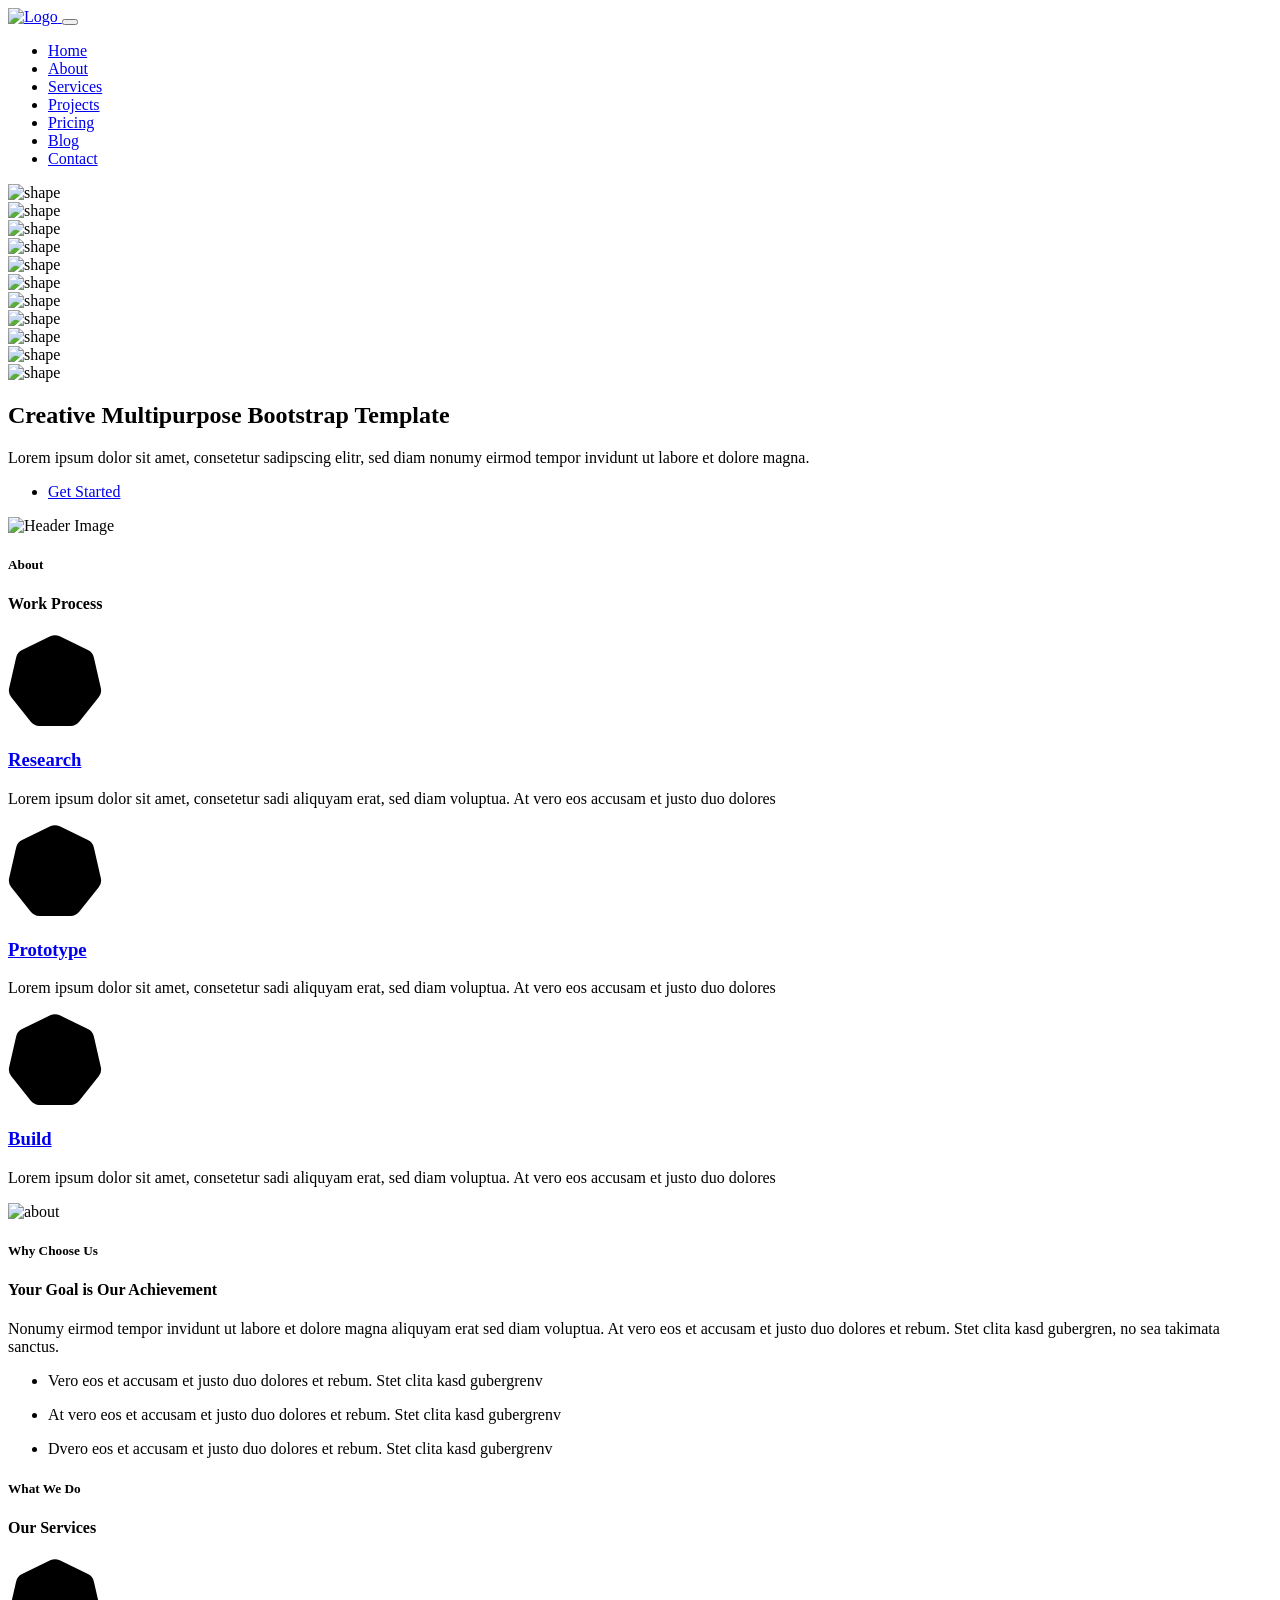
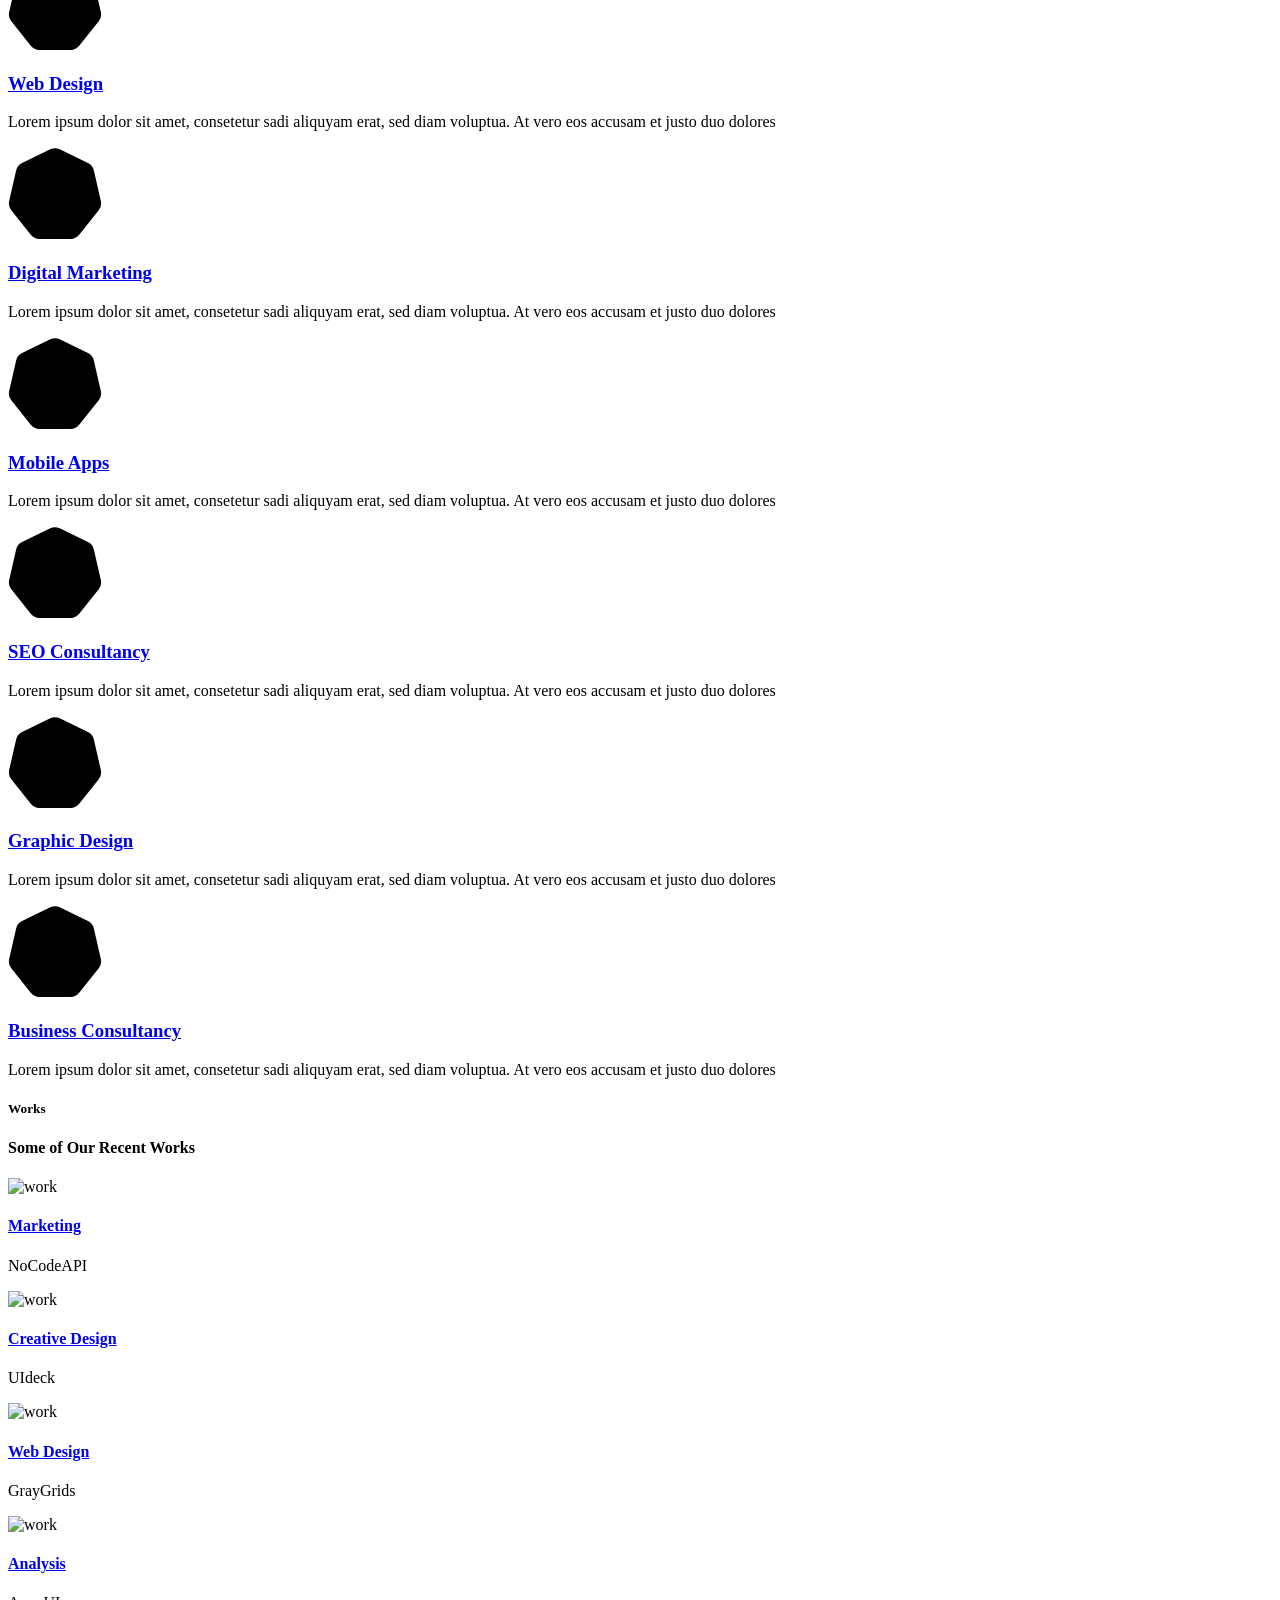
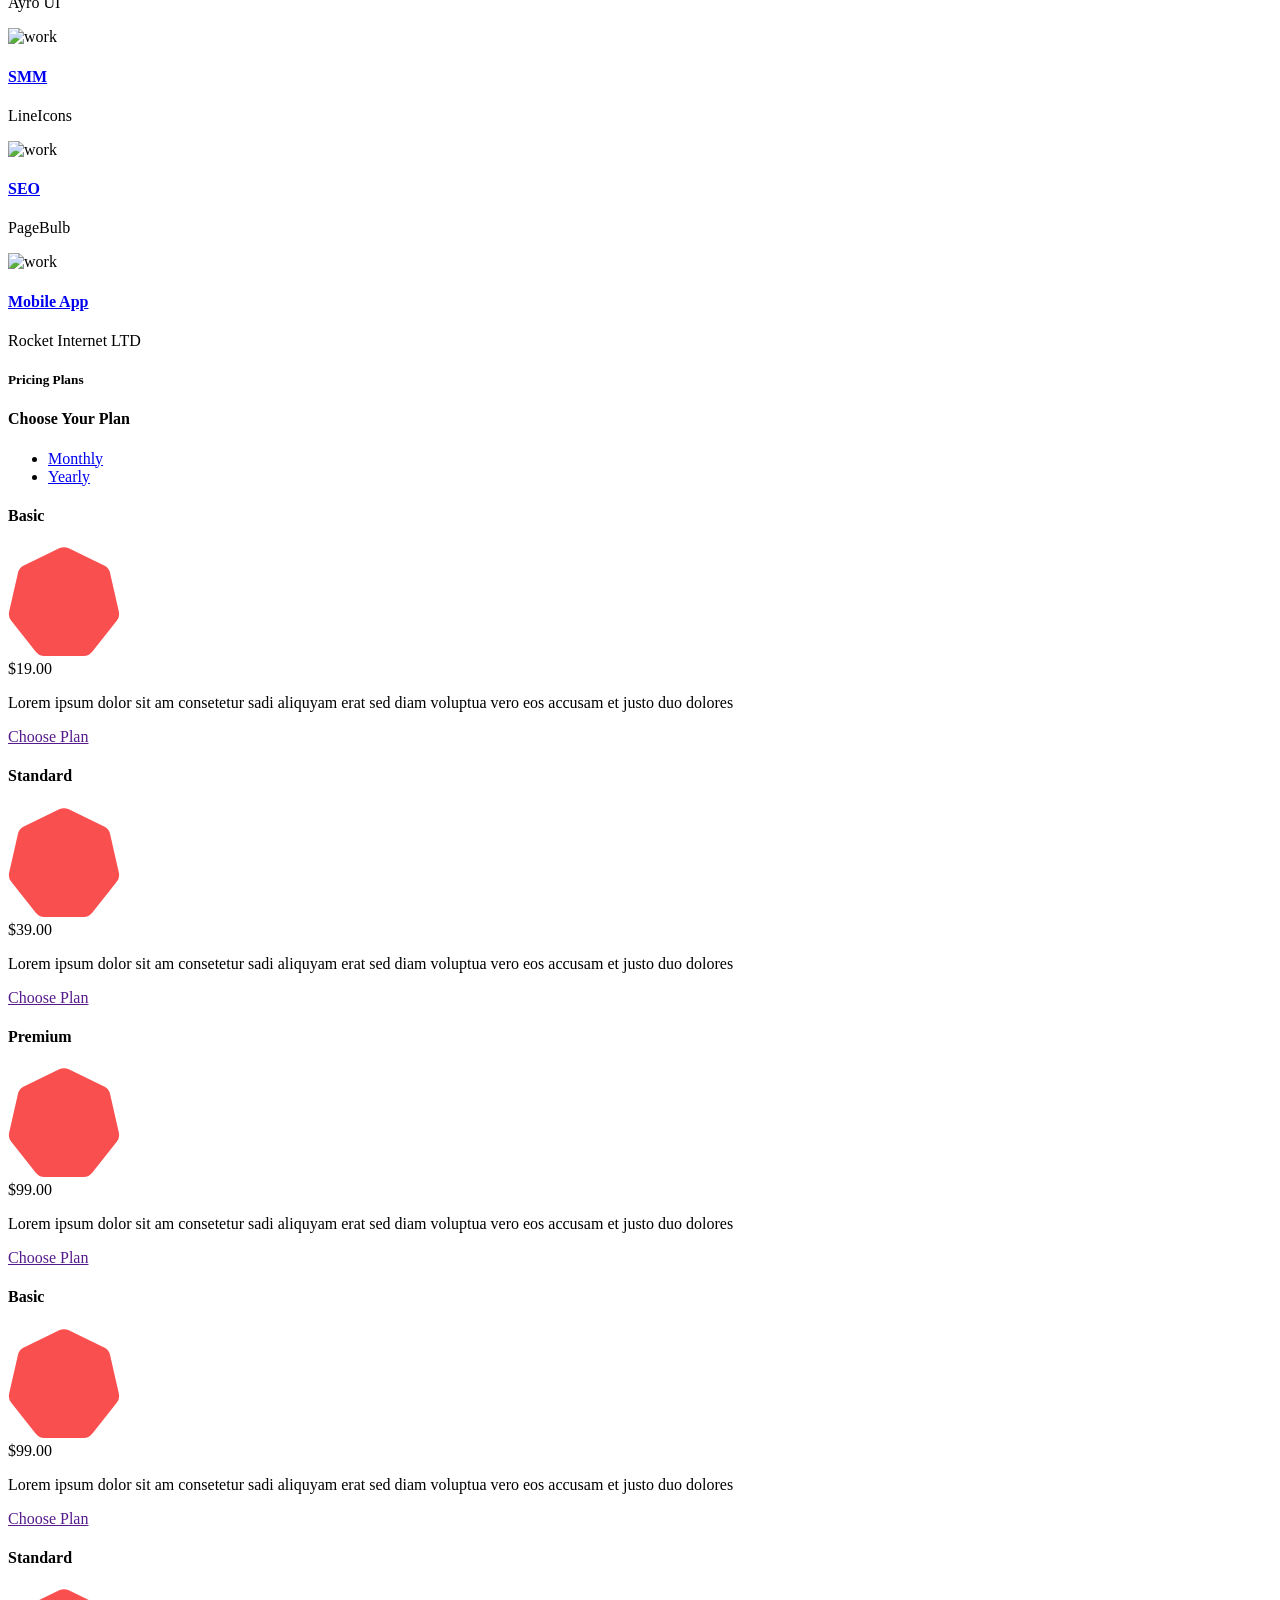
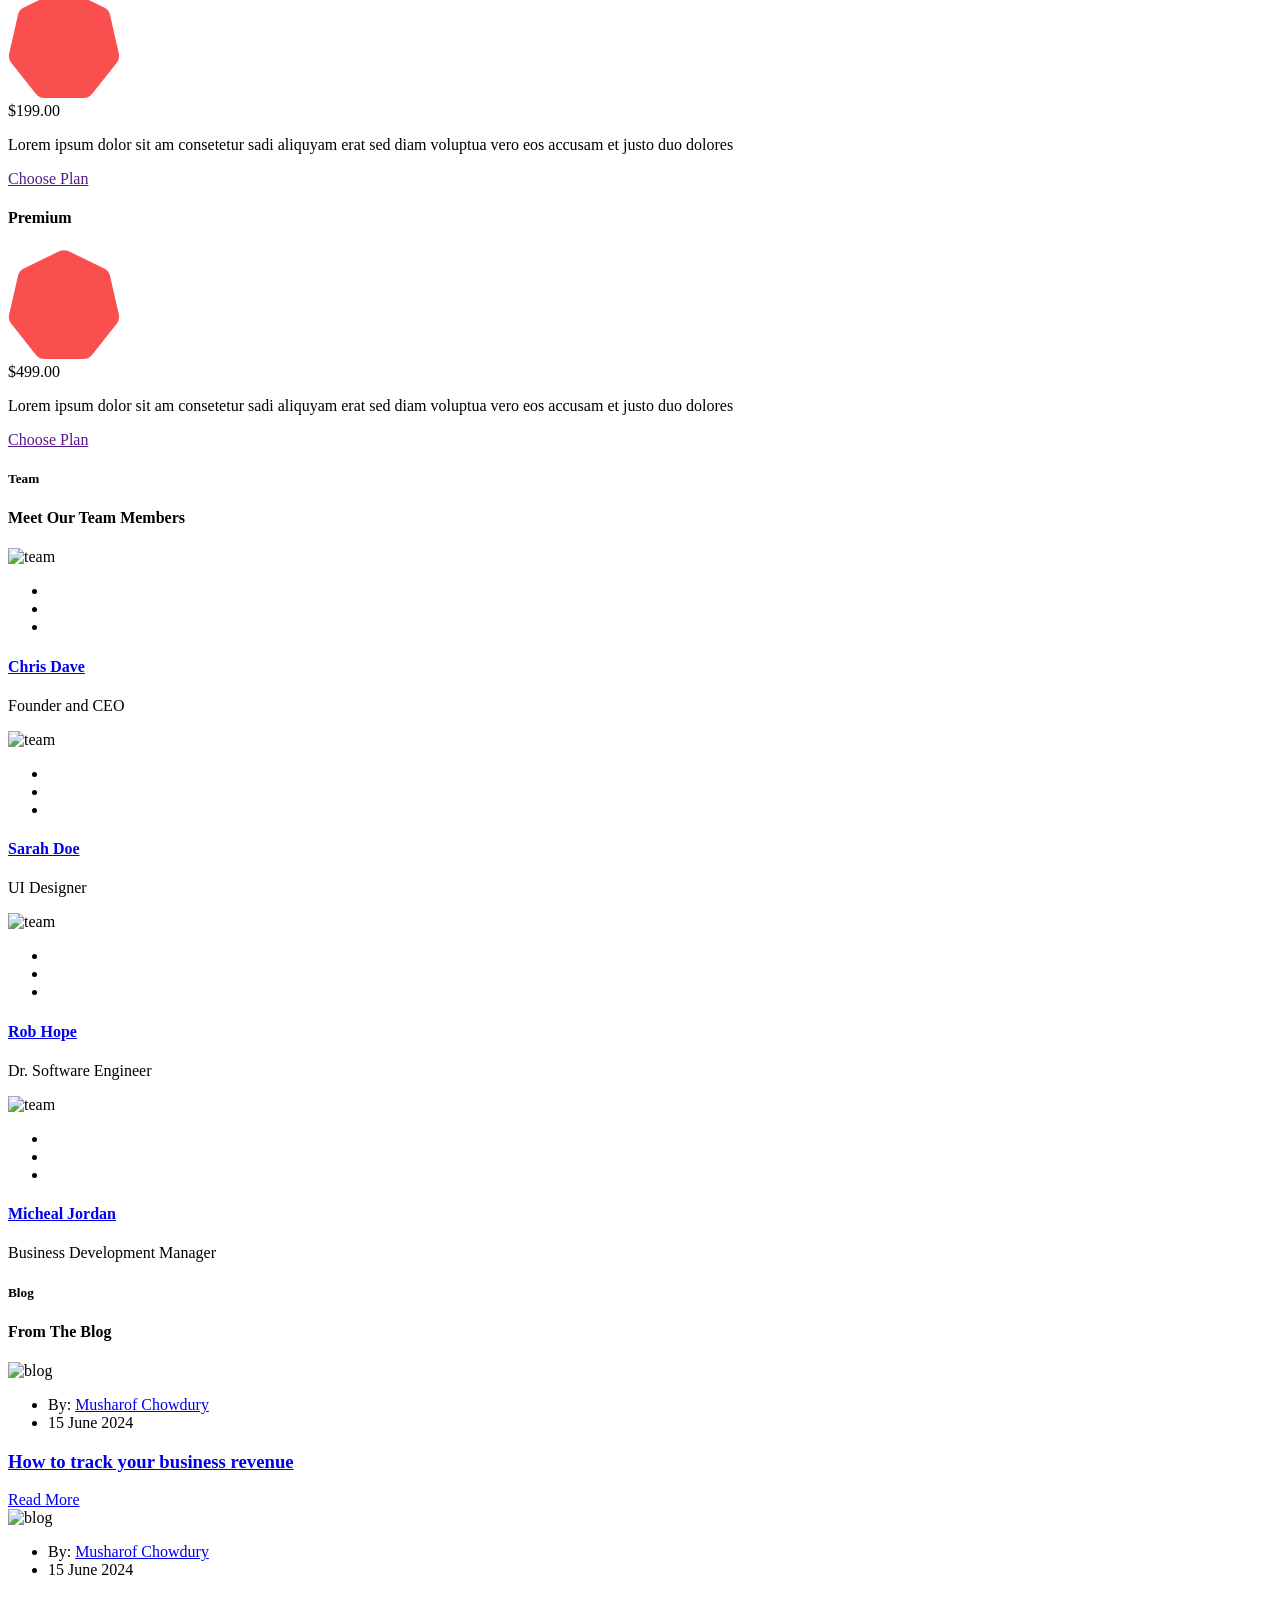
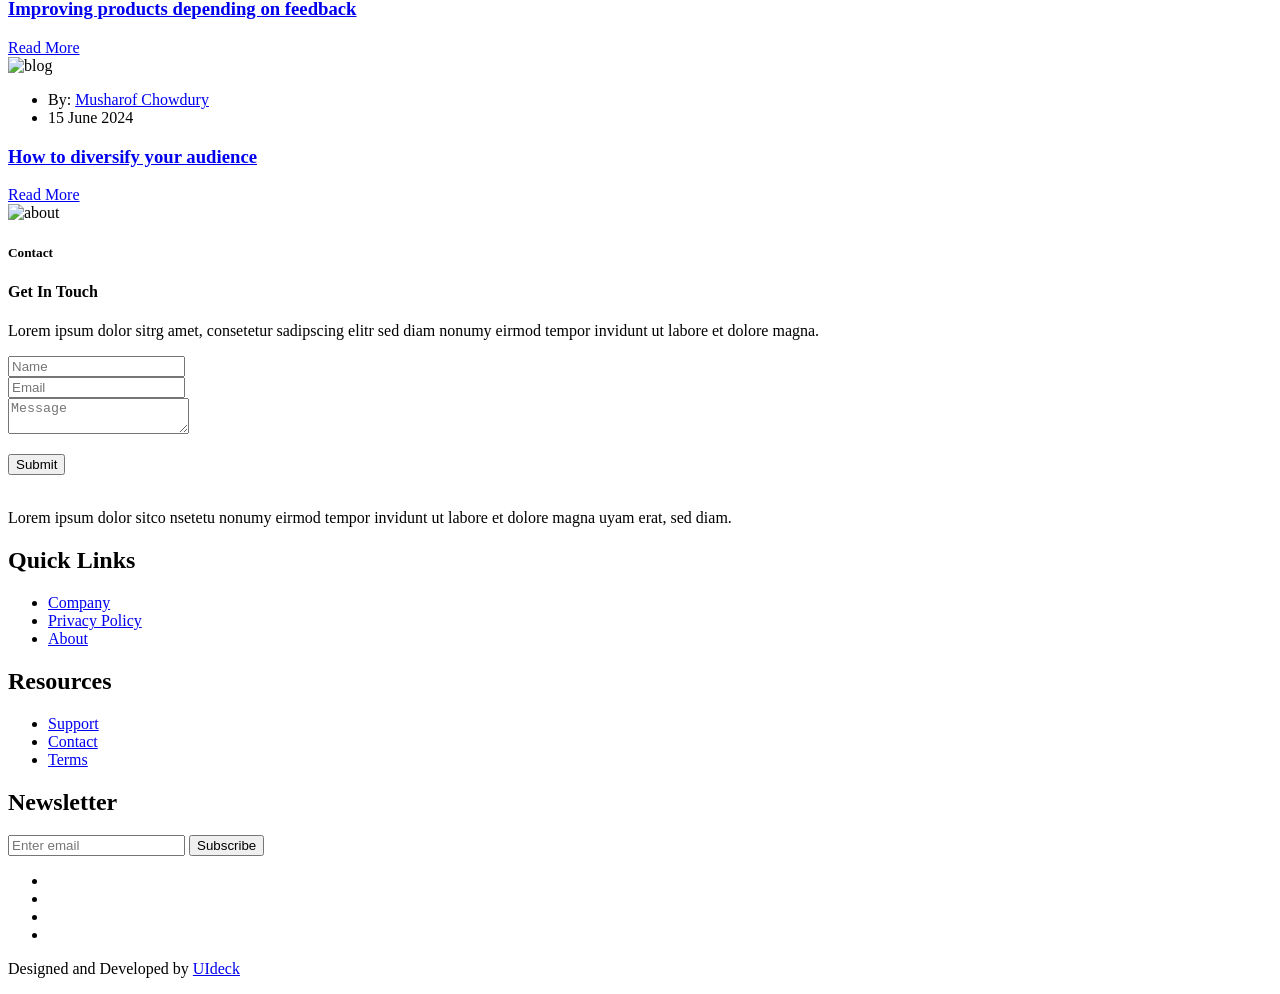
==== index.html @ 3c5eedd3 "new index file" ====
<!doctype html>
<html class="no-js" lang="en">

<head>
    <meta charset="utf-8">

    <!--====== Title ======-->
    <title>Plain - Multipurpose Bootstrap Template</title>

    <meta name="description" content="">
    <meta name="viewport" content="width=device-width, initial-scale=1">

    <!--====== Favicon Icon ======-->
    <link rel="shortcut icon" href="assets/images/favicon.png" type="image/png">

    <!--====== Animate CSS ======-->
    <link rel="stylesheet" href="assets/css/animate.css">


    <!--====== Slick CSS ======-->
    <link rel="stylesheet" href="assets/css/slick.css">

    <!--====== Line Icons CSS ======-->
    <link rel="stylesheet" href="assets/fonts/lineicons/font-css/LineIcons.css">

    <!--====== Bootstrap CSS ======-->
    <link rel="stylesheet" href="assets/css/bootstrap.min.css">

    <!--====== Default CSS ======-->
    <link rel="stylesheet" href="assets/css/default.css">

    <!--====== Style CSS ======-->
    <link rel="stylesheet" href="assets/css/style.css">

</head>

<body>
    <!--[if IE]>
    <p class="browserupgrade">You are using an <strong>outdated</strong> browser. Please <a href="https://browsehappy.com/">upgrade your browser</a> to improve your experience and security.</p>
  <![endif]-->
   
   
    <!--====== PRELOADER PART START ======-->

    <div class="preloader">
        <div class="loader">
            <div class="ytp-spinner">
                <div class="ytp-spinner-container">
                    <div class="ytp-spinner-rotator">
                        <div class="ytp-spinner-left">
                            <div class="ytp-spinner-circle"></div>
                        </div>
                        <div class="ytp-spinner-right">
                            <div class="ytp-spinner-circle"></div>
                        </div>
                    </div>
                </div>
            </div>
        </div>
    </div>

    <!--====== PRELOADER PART ENDS ======-->
    
    <!--====== HEADER PART START ======-->

    <section class="header_area">
        <div class="header_navbar">
            <div class="container">
                <div class="row">
                    <div class="col-lg-12">
                        <nav class="navbar navbar-expand-lg">
                            <a class="navbar-brand" href="index.html">
                                <img src="assets/images/logo.svg" alt="Logo">
                            </a>
                            <button class="navbar-toggler" type="button" data-toggle="collapse" data-target="#navbarSupportedContent" aria-controls="navbarSupportedContent" aria-expanded="false" aria-label="Toggle navigation">
                                <span class="toggler-icon"></span>
                                <span class="toggler-icon"></span>
                                <span class="toggler-icon"></span>
                            </button>

                            <div class="collapse navbar-collapse sub-menu-bar" id="navbarSupportedContent">
                                <ul id="nav" class="navbar-nav ml-auto">
                                    <li class="nav-item active">
                                        <a class="page-scroll" href="#home">Home</a>
                                    </li>
                                    <li class="nav-item">
                                        <a class="page-scroll" href="#about">About</a>
                                    </li>
                                    <li class="nav-item">
                                        <a class="page-scroll" href="#services">Services</a>
                                    </li>
                                    <li class="nav-item">
                                        <a class="page-scroll" href="#work">Projects</a>
                                    </li>
                                    <li class="nav-item">
                                        <a class="page-scroll" href="#pricing">Pricing</a>
                                    </li>
                                    <li class="nav-item">
                                        <a class="page-scroll" href="#blog">Blog</a>
                                    </li>
                                    <li class="nav-item">
                                        <a class="page-scroll" href="#contact">Contact</a>
                                    </li>
                                </ul>
                            </div> <!-- navbar collapse -->
                        </nav> <!-- navbar -->
                    </div>
                </div> <!-- row -->
            </div> <!-- container -->
        </div> <!-- header navbar -->

        <div id="home" class="header_hero d-lg-flex align-items-center">
            <div class="hero_shape shape_1">
                <img src="assets/images/shape/shape-1.svg" alt="shape">
            </div><!-- hero shape -->
            <div class="hero_shape shape_2">
                <img src="assets/images/shape/shape-2.svg" alt="shape">
            </div><!-- hero shape -->
            <div class="hero_shape shape_3">
                <img src="assets/images/shape/shape-3.svg" alt="shape">
            </div><!-- hero shape -->
            <div class="hero_shape shape_4">
                <img src="assets/images/shape/shape-4.svg" alt="shape">
            </div><!-- hero shape -->
            <div class="hero_shape shape_6">
                <img src="assets/images/shape/shape-1.svg" alt="shape">
            </div><!-- hero shape -->
            <div class="hero_shape shape_7">
                <img src="assets/images/shape/shape-4.svg" alt="shape">
            </div><!-- hero shape -->
            <div class="hero_shape shape_8">
                <img src="assets/images/shape/shape-3.svg" alt="shape">
            </div><!-- hero shape -->
            <div class="hero_shape shape_9">
                <img src="assets/images/shape/shape-2.svg" alt="shape">
            </div><!-- hero shape -->
            <div class="hero_shape shape_10">
                <img src="assets/images/shape/shape-4.svg" alt="shape">
            </div><!-- hero shape -->
            <div class="hero_shape shape_11">
                <img src="assets/images/shape/shape-1.svg" alt="shape">
            </div><!-- hero shape -->
            <div class="hero_shape shape_12">
                <img src="assets/images/shape/shape-2.svg" alt="shape">
            </div><!-- hero shape -->

            <div class="container">
                <div class="row">
                    <div class="col-lg-6">
                        <div class="header_hero_content">
                            <h2 class="hero_title wow fadeInUp" data-wow-duration="2s" data-wow-delay="0.2s">Creative Multipurpose Bootstrap <span>Template</span></h2>
                            <p class="wow fadeInUp" data-wow-duration="2s" data-wow-delay="0.6s">Lorem ipsum dolor sit amet, consetetur sadipscing elitr, sed diam nonumy eirmod tempor invidunt ut labore et dolore magna.</p>
                            <ul>
                                <li class="wow fadeInUp" data-wow-duration="2s" data-wow-delay="0.9s"><a class="main-btn" href="#">Get Started</a></li>
                            </ul>
                        </div> <!-- header hero content -->
                    </div>
                </div> <!-- row -->
            </div> <!-- container -->
            <div class="header_shape d-none d-lg-block"></div>

            <div class="header_image d-flex align-items-center">
                <div class="image">
                    <img class="wow fadeInRightBig" data-wow-duration="2s" data-wow-delay="1.6s" src="assets/images/header-image.svg" alt="Header Image">
                </div>
            </div> <!-- header image -->
        </div> <!-- header hero -->
    </section>

    <!--====== HEADER PART ENDS ======-->

    <!--====== SERVICES PART START ======-->

    <section class="services_area pt-115" id="about">
        <div class="container">
            <div class="row justify-content-center">
                <div class="col-lg-6">
                    <div class="section_title text-center pb-25">
                        <h5 class="sub_title">About</h5>
                        <h4 class="main_title">Work Process</h4>
                    </div> <!-- section title -->
                </div>
            </div> <!-- row -->
            <div class="row justify-content-center">
                <div class="col-lg-4 col-sm-7">
                    <div class="single_services text-center mt-30 wow fadeInUp" data-wow-duration="1s" data-wow-delay="0.5s">
                        <div class="services_icon">
                            <i class="lni lni-write"></i>
                            <svg xmlns="http://www.w3.org/2000/svg" width="94" height="92" viewBox="0 0 94 92">
                                <path class="services_shape" id="Polygon_12" data-name="Polygon 12" d="M42.212,2.315a11,11,0,0,1,9.576,0l28.138,13.6a11,11,0,0,1,5.938,7.465L92.83,54.018A11,11,0,0,1,90.717,63.3L71.22,87.842A11,11,0,0,1,62.607,92H31.393a11,11,0,0,1-8.613-4.158L3.283,63.3A11,11,0,0,1,1.17,54.018L8.136,23.383a11,11,0,0,1,5.938-7.465Z" />
                            </svg>
                        </div>
                        <div class="services_content">
                            <h3 class="services_title"><a href="#">Research</a></h3>
                            <p>Lorem ipsum dolor sit amet, consetetur sadi aliquyam erat, sed diam voluptua. At vero eos accusam et justo duo dolores </p>
                        </div>
                    </div> <!-- single services -->
                </div>
                <div class="col-lg-4 col-sm-7">
                    <div class="single_services text-center mt-30 wow fadeInUp" data-wow-duration="1s" data-wow-delay="1s">
                        <div class="services_icon">
                            <i class="lni lni-bulb"></i>
                            <svg xmlns="http://www.w3.org/2000/svg" width="94" height="92" viewBox="0 0 94 92">
                                <path class="services_shape" id="Polygon_12" data-name="Polygon 12" d="M42.212,2.315a11,11,0,0,1,9.576,0l28.138,13.6a11,11,0,0,1,5.938,7.465L92.83,54.018A11,11,0,0,1,90.717,63.3L71.22,87.842A11,11,0,0,1,62.607,92H31.393a11,11,0,0,1-8.613-4.158L3.283,63.3A11,11,0,0,1,1.17,54.018L8.136,23.383a11,11,0,0,1,5.938-7.465Z" />
                            </svg>
                        </div>
                        <div class="services_content">
                            <h3 class="services_title"><a href="#">Prototype</a></h3>
                            <p>Lorem ipsum dolor sit amet, consetetur sadi aliquyam erat, sed diam voluptua. At vero eos accusam et justo duo dolores </p>
                        </div>
                    </div> <!-- single services -->
                </div>
                <div class="col-lg-4 col-sm-7">
                    <div class="single_services text-center mt-30 wow fadeInUp" data-wow-duration="1s" data-wow-delay="1.5s">
                        <div class="services_icon">
                            <i class="lni lni-checkmark-circle"></i>
                            <svg xmlns="http://www.w3.org/2000/svg" width="94" height="92" viewBox="0 0 94 92">
                                <path class="services_shape" id="Polygon_12" data-name="Polygon 12" d="M42.212,2.315a11,11,0,0,1,9.576,0l28.138,13.6a11,11,0,0,1,5.938,7.465L92.83,54.018A11,11,0,0,1,90.717,63.3L71.22,87.842A11,11,0,0,1,62.607,92H31.393a11,11,0,0,1-8.613-4.158L3.283,63.3A11,11,0,0,1,1.17,54.018L8.136,23.383a11,11,0,0,1,5.938-7.465Z" />
                            </svg>
                        </div>
                        <div class="services_content">
                            <h3 class="services_title"><a href="#">Build</a></h3>
                            <p>Lorem ipsum dolor sit amet, consetetur sadi aliquyam erat, sed diam voluptua. At vero eos accusam et justo duo dolores </p>
                        </div>
                    </div> <!-- single services -->
                </div>
            </div> <!-- row -->
        </div> <!-- container -->
    </section>

    <!--====== SERVICES PART ENDS ======-->

    <!--====== ABOUT PART START ======-->

    <section id="why" class="about_area pt-115 ">
        <div class="about_image d-flex align-items-end justify-content-end">
            <div class="image">
                <img class="wow fadeInLeftBig" data-wow-duration="1s" data-wow-delay="0.5s" src="assets/images/about.svg" alt="about">
            </div>
        </div> <!-- about image -->
        <div class="container">
            <div class="row justify-content-end">
                <div class="col-lg-6">
                    <div class="about_content wow fadeIn" data-wow-duration="1s" data-wow-delay="1s">
                        <div class="section_title pb-35">
                            <h5 class="sub_title">Why Choose Us</h5>
                            <h4 class="main_title">Your Goal is Our Achievement</h4>
                        </div> <!-- section title -->
                        <p>Nonumy eirmod tempor invidunt ut labore et dolore magna aliquyam erat sed diam voluptua. At vero eos et accusam et justo duo dolores et rebum. Stet clita kasd gubergren, no sea takimata sanctus. </p>
                        <ul class="about_list">
                            <li class="d-flex">
                                <div class="about_check">
                                    <i class="lni lni-checkmark-circle"></i>
                                </div>
                                <div class="about_list_content">
                                    <p>Vero eos et accusam et justo duo dolores et rebum. Stet clita kasd gubergrenv</p>
                                </div>
                            </li>
                            <li class="d-flex">
                                <div class="about_check">
                                    <i class="lni lni-checkmark-circle"></i>
                                </div>
                                <div class="about_list_content">
                                    <p>At vero eos et accusam et justo duo dolores et rebum. Stet clita kasd gubergrenv</p>
                                </div>
                            </li>
                            <li class="d-flex">
                                <div class="about_check">
                                    <i class="lni lni-checkmark-circle"></i>
                                </div>
                                <div class="about_list_content">
                                    <p>Dvero eos et accusam et justo duo dolores et rebum. Stet clita kasd gubergrenv</p>
                                </div>
                            </li>
                        </ul>
                    </div> <!-- about content -->
                </div>
            </div> <!-- row -->
        </div> <!-- container -->
    </section>

    <!--====== ABOUT PART ENDS ======-->

    <!--====== SERVICES PART START ======-->

    <section id="services" class="services_area pt-115 pb-120">
        <div class="container">
            <div class="row justify-content-center">
                <div class="col-lg-6">
                    <div class="section_title text-center pb-25">
                        <h5 class="sub_title">What We Do</h5>
                        <h4 class="main_title">Our Services</h4>
                    </div> <!-- section title -->
                </div>
            </div> <!-- row -->
            <div class="row">
                <div class="col-lg-4 col-sm-6">
                    <div class="single_services text-center mt-30 wow fadeIn" data-wow-duration="0.5s" data-wow-delay="0.5s">
                        <div class="services_icon">
                            <i class="lni lni-layout"></i>
                            <svg xmlns="http://www.w3.org/2000/svg" width="94" height="92" viewBox="0 0 94 92">
                                <path class="services_shape" id="Polygon_12" data-name="Polygon 12" d="M42.212,2.315a11,11,0,0,1,9.576,0l28.138,13.6a11,11,0,0,1,5.938,7.465L92.83,54.018A11,11,0,0,1,90.717,63.3L71.22,87.842A11,11,0,0,1,62.607,92H31.393a11,11,0,0,1-8.613-4.158L3.283,63.3A11,11,0,0,1,1.17,54.018L8.136,23.383a11,11,0,0,1,5.938-7.465Z" />
                            </svg>
                        </div>
                        <div class="services_content">
                            <h3 class="services_title"><a href="#">Web Design</a></h3>
                            <p>Lorem ipsum dolor sit amet, consetetur sadi aliquyam erat, sed diam voluptua. At vero eos accusam et justo duo dolores </p>
                        </div>
                    </div> <!-- single services -->
                </div>

                <div class="col-lg-4 col-sm-6">
                    <div class="single_services text-center mt-30 wow fadeIn" data-wow-duration="0.5s" data-wow-delay="1s">
                        <div class="services_icon">
                            <i class="lni lni-bullhorn"></i>
                            <svg xmlns="http://www.w3.org/2000/svg" width="94" height="92" viewBox="0 0 94 92">
                                <path class="services_shape" id="Polygon_12" data-name="Polygon 12" d="M42.212,2.315a11,11,0,0,1,9.576,0l28.138,13.6a11,11,0,0,1,5.938,7.465L92.83,54.018A11,11,0,0,1,90.717,63.3L71.22,87.842A11,11,0,0,1,62.607,92H31.393a11,11,0,0,1-8.613-4.158L3.283,63.3A11,11,0,0,1,1.17,54.018L8.136,23.383a11,11,0,0,1,5.938-7.465Z" />
                            </svg>
                        </div>
                        <div class="services_content">
                            <h3 class="services_title"><a href="#">Digital Marketing</a></h3>
                            <p>Lorem ipsum dolor sit amet, consetetur sadi aliquyam erat, sed diam voluptua. At vero eos accusam et justo duo dolores </p>
                        </div>
                    </div> <!-- single services -->
                </div>

                <div class="col-lg-4 col-sm-6">
                    <div class="single_services text-center mt-30 wow fadeIn" data-wow-duration="0.5s" data-wow-delay="1.5s">
                        <div class="services_icon">
                            <i class="lni lni-mobile"></i>
                            <svg xmlns="http://www.w3.org/2000/svg" width="94" height="92" viewBox="0 0 94 92">
                                <path class="services_shape" id="Polygon_12" data-name="Polygon 12" d="M42.212,2.315a11,11,0,0,1,9.576,0l28.138,13.6a11,11,0,0,1,5.938,7.465L92.83,54.018A11,11,0,0,1,90.717,63.3L71.22,87.842A11,11,0,0,1,62.607,92H31.393a11,11,0,0,1-8.613-4.158L3.283,63.3A11,11,0,0,1,1.17,54.018L8.136,23.383a11,11,0,0,1,5.938-7.465Z" />
                            </svg>
                        </div>
                        <div class="services_content">
                            <h3 class="services_title"><a href="#">Mobile Apps</a></h3>
                            <p>Lorem ipsum dolor sit amet, consetetur sadi aliquyam erat, sed diam voluptua. At vero eos accusam et justo duo dolores </p>
                        </div>
                    </div> <!-- single services -->
                </div>

                <div class="col-lg-4 col-sm-6">
                    <div class="single_services text-center mt-30 wow fadeIn" data-wow-duration="0.5s" data-wow-delay="0.5s">
                        <div class="services_icon">
                            <i class="lni lni-seo"></i>
                            <svg xmlns="http://www.w3.org/2000/svg" width="94" height="92" viewBox="0 0 94 92">
                                <path class="services_shape" id="Polygon_12" data-name="Polygon 12" d="M42.212,2.315a11,11,0,0,1,9.576,0l28.138,13.6a11,11,0,0,1,5.938,7.465L92.83,54.018A11,11,0,0,1,90.717,63.3L71.22,87.842A11,11,0,0,1,62.607,92H31.393a11,11,0,0,1-8.613-4.158L3.283,63.3A11,11,0,0,1,1.17,54.018L8.136,23.383a11,11,0,0,1,5.938-7.465Z" />
                            </svg>
                        </div>
                        <div class="services_content">
                            <h3 class="services_title"><a href="#">SEO Consultancy</a></h3>
                            <p>Lorem ipsum dolor sit amet, consetetur sadi aliquyam erat, sed diam voluptua. At vero eos accusam et justo duo dolores </p>
                        </div>
                    </div> <!-- single services -->
                </div>

                <div class="col-lg-4 col-sm-6">
                    <div class="single_services text-center mt-30 wow fadeIn" data-wow-duration="0.5s" data-wow-delay="1s">
                        <div class="services_icon">
                            <i class="lni lni-layers"></i>
                            <svg xmlns="http://www.w3.org/2000/svg" width="94" height="92" viewBox="0 0 94 92">
                                <path class="services_shape" id="Polygon_12" data-name="Polygon 12" d="M42.212,2.315a11,11,0,0,1,9.576,0l28.138,13.6a11,11,0,0,1,5.938,7.465L92.83,54.018A11,11,0,0,1,90.717,63.3L71.22,87.842A11,11,0,0,1,62.607,92H31.393a11,11,0,0,1-8.613-4.158L3.283,63.3A11,11,0,0,1,1.17,54.018L8.136,23.383a11,11,0,0,1,5.938-7.465Z" />
                            </svg>
                        </div>
                        <div class="services_content">
                            <h3 class="services_title"><a href="#">Graphic Design</a></h3>
                            <p>Lorem ipsum dolor sit amet, consetetur sadi aliquyam erat, sed diam voluptua. At vero eos accusam et justo duo dolores </p>
                        </div>
                    </div> <!-- single services -->
                </div>

                <div class="col-lg-4 col-sm-6">
                    <div class="single_services text-center mt-30 wow fadeIn" data-wow-duration="0.5s" data-wow-delay="1.5s">
                        <div class="services_icon">
                            <i class="lni lni-briefcase"></i>
                            <svg xmlns="http://www.w3.org/2000/svg" width="94" height="92" viewBox="0 0 94 92">
                                <path class="services_shape" id="Polygon_12" data-name="Polygon 12" d="M42.212,2.315a11,11,0,0,1,9.576,0l28.138,13.6a11,11,0,0,1,5.938,7.465L92.83,54.018A11,11,0,0,1,90.717,63.3L71.22,87.842A11,11,0,0,1,62.607,92H31.393a11,11,0,0,1-8.613-4.158L3.283,63.3A11,11,0,0,1,1.17,54.018L8.136,23.383a11,11,0,0,1,5.938-7.465Z" />
                            </svg>
                        </div>
                        <div class="services_content">
                            <h3 class="services_title"><a href="#">Business Consultancy</a></h3>
                            <p>Lorem ipsum dolor sit amet, consetetur sadi aliquyam erat, sed diam voluptua. At vero eos accusam et justo duo dolores </p>
                        </div>
                    </div> <!-- single services -->
                </div>
            </div> <!-- row -->
        </div> <!-- container -->
    </section>

    <!--====== SERVICES PART ENDS ======-->

    <!--====== WORK PART START ======-->

    <section id="work" class="work_area pt-115 pb-120">
        <div class="container">
            <div class="row justify-content-center">
                <div class="col-lg-6">
                    <div class="section_title text-center pb-25">
                        <h5 class="sub_title">Works</h5>
                        <h4 class="main_title">Some of Our Recent Works</h4>
                    </div> <!-- section title -->
                </div>
            </div> <!-- row -->
        </div> <!-- container -->
        <div class="container-fluid  wow fadeInUp" data-wow-duration="0.5s" data-wow-delay="0.5s">
            <div class="row work_active">
                <div class="col-lg-3">
                    <div class="single_work">
                        <div class="work_image">
                            <img src="assets/images/work-1.jpg" alt="work">
                        </div>
                        <div class="work_content">
                            <a href="#" class="arrow"><i class="lni lni-chevron-right"></i></a>
                            <h4 class="work_title"><a href="#">Marketing</a></h4>
                            <p>NoCodeAPI</p>
                        </div>
                    </div> <!-- single work -->
                </div>
                <div class="col-lg-3">
                    <div class="single_work">
                        <div class="work_image">
                            <img src="assets/images/work-2.jpg" alt="work">
                        </div>
                        <div class="work_content">
                            <a href="#" class="arrow"><i class="lni lni-chevron-right"></i></a>
                            <h4 class="work_title"><a href="#">Creative Design</a></h4>
                            <p>UIdeck</p>
                        </div>
                    </div> <!-- single work -->
                </div>
                <div class="col-lg-3">
                    <div class="single_work">
                        <div class="work_image">
                            <img src="assets/images/work-3.jpg" alt="work">
                        </div>
                        <div class="work_content">
                            <a href="#" class="arrow"><i class="lni lni-chevron-right"></i></a>
                            <h4 class="work_title"><a href="#">Web Design</a></h4>
                            <p>GrayGrids</p>
                        </div>
                    </div> <!-- single work -->
                </div>
                <div class="col-lg-3">
                    <div class="single_work">
                        <div class="work_image">
                            <img src="assets/images/work-4.jpg" alt="work">
                        </div>
                        <div class="work_content">
                            <a href="#" class="arrow"><i class="lni lni-chevron-right"></i></a>
                            <h4 class="work_title"><a href="#">Analysis</a></h4>
                            <p>Ayro UI</p>
                        </div>
                    </div> <!-- single work -->
                </div>
                <div class="col-lg-3">
                    <div class="single_work">
                        <div class="work_image">
                            <img src="assets/images/work-5.jpg" alt="work">
                        </div>
                        <div class="work_content">
                            <a href="#" class="arrow"><i class="lni lni-chevron-right"></i></a>
                            <h4 class="work_title"><a href="#">SMM</a></h4>
                            <p>LineIcons</p>
                        </div>
                    </div> <!-- single work -->
                </div>
                <div class="col-lg-3">
                    <div class="single_work">
                        <div class="work_image">
                            <img src="assets/images/work-2.jpg" alt="work">
                        </div>
                        <div class="work_content">
                            <a href="#" class="arrow"><i class="lni lni-chevron-right"></i></a>
                            <h4 class="work_title"><a href="#">SEO</a></h4>
                            <p>PageBulb</p>
                        </div>
                    </div> <!-- single work -->
                </div>
                <div class="col-lg-3">
                    <div class="single_work">
                        <div class="work_image">
                            <img src="assets/images/work-4.jpg" alt="work">
                        </div>
                        <div class="work_content">
                            <a href="#" class="arrow"><i class="lni lni-chevron-right"></i></a>
                            <h4 class="work_title"><a href="#">Mobile App</a></h4>
                            <p>Rocket Internet LTD</p>
                        </div>
                    </div> <!-- single work -->
                </div>
            </div> <!-- row -->
        </div> <!-- container -->
    </section>

    <!--====== WORK PART ENDS ======-->

    <!--====== PRICING PLAN PART START ======-->

    <section id="pricing" class="pricing_area pt-115 pb-120">
        <div class="container">
            <div class="row justify-content-center">
                <div class="col-lg-6">
                    <div class="section_title text-center pb-25">
                        <h5 class="sub_title">Pricing Plans</h5>
                        <h4 class="main_title">Choose Your Plan</h4>
                    </div> <!-- section title -->
                </div>
            </div> <!-- row -->
            <div class="row">
                <div class="col-lg-12">
                    <div class="pricing_menu mt-30 pb-30">
                        <ul class="nav justify-content-center" id="myTab" role="tablist">
                            <li class="nav-item">
                                <a class="active" id="monthly-tab" data-toggle="tab" href="#monthly" role="tab" aria-controls="monthly" aria-selected="true">Monthly</a>
                            </li>
                            <li class="nav-item">
                                <a id="yearly-tab" data-toggle="tab" href="#yearly" role="tab" aria-controls="yearly" aria-selected="false">Yearly</a>
                            </li>
                        </ul>
                    </div> <!-- pricing menu -->
                    
                    <div class="pricing_content_area">
                        <div class="tab-content" id="myTabContent">
                            <div class="tab-pane fade show active" id="monthly" role="tabpanel" aria-labelledby="monthly-tab">
                                <div class="row justify-content-center">
                                    <div class="col-lg-4 col-md-7 col-sm-9">
                                        <div class="single_pricing text-center mt-30 wow fadeInUp" data-wow-duration="0.5s" data-wow-delay="0.5s">
                                            <div class="pricing_title">
                                                <h4 class="title">Basic</h4>
                                                <svg xmlns="http://www.w3.org/2000/svg" width="112" height="110" viewBox="0 0 112 110">
                                                    <path class="services_shape" id="Polygon_15" data-name="Polygon 15" d="M51.2,2.329a11,11,0,0,1,9.6,0L96.15,19.478a11,11,0,0,1,5.927,7.466l8.76,38.665a11,11,0,0,1-2.1,9.258l-24.508,30.96A11,11,0,0,1,75.6,110H36.4a11,11,0,0,1-8.625-4.173L3.266,74.867a11,11,0,0,1-2.1-9.258l8.76-38.665a11,11,0,0,1,5.927-7.466Z" fill="#f94f4f"/>
                                                </svg>
                                            </div>
                                            <div class="pricing_content">
                                                <span class="pricing_price">$19.00</span>
                                                <p>Lorem ipsum dolor sit am consetetur sadi aliquyam erat sed diam voluptua vero eos  accusam et justo duo dolores </p>
                                                <a href="" class="main-btn">Choose Plan</a>
                                            </div>
                                        </div>  <!-- single pricing -->
                                    </div>
                                    
                                    <div class="col-lg-4 col-md-7 col-sm-9">
                                        <div class="single_pricing text-center mt-30 active wow fadeInUp" data-wow-duration="0.5s" data-wow-delay="1s">
                                            <div class="pricing_title">
                                                <h4 class="title">Standard</h4>
                                                <svg xmlns="http://www.w3.org/2000/svg" width="112" height="110" viewBox="0 0 112 110">
                                                    <path class="services_shape" id="Polygon_15" data-name="Polygon 15" d="M51.2,2.329a11,11,0,0,1,9.6,0L96.15,19.478a11,11,0,0,1,5.927,7.466l8.76,38.665a11,11,0,0,1-2.1,9.258l-24.508,30.96A11,11,0,0,1,75.6,110H36.4a11,11,0,0,1-8.625-4.173L3.266,74.867a11,11,0,0,1-2.1-9.258l8.76-38.665a11,11,0,0,1,5.927-7.466Z" fill="#f94f4f"/>
                                                </svg>
                                            </div>
                                            <div class="pricing_content">
                                                <span class="pricing_price">$39.00</span>
                                                <p>Lorem ipsum dolor sit am consetetur sadi aliquyam erat sed diam voluptua vero eos  accusam et justo duo dolores </p>
                                                <a href="" class="main-btn">Choose Plan</a>
                                            </div>
                                        </div>  <!-- single pricing -->
                                    </div>
                                    
                                    <div class="col-lg-4 col-md-7 col-sm-9">
                                        <div class="single_pricing text-center mt-30 wow fadeInUp" data-wow-duration="0.5s" data-wow-delay="1.5s">
                                            <div class="pricing_title">
                                                <h4 class="title">Premium</h4>
                                                <svg xmlns="http://www.w3.org/2000/svg" width="112" height="110" viewBox="0 0 112 110">
                                                    <path class="services_shape" id="Polygon_15" data-name="Polygon 15" d="M51.2,2.329a11,11,0,0,1,9.6,0L96.15,19.478a11,11,0,0,1,5.927,7.466l8.76,38.665a11,11,0,0,1-2.1,9.258l-24.508,30.96A11,11,0,0,1,75.6,110H36.4a11,11,0,0,1-8.625-4.173L3.266,74.867a11,11,0,0,1-2.1-9.258l8.76-38.665a11,11,0,0,1,5.927-7.466Z" fill="#f94f4f"/>
                                                </svg>
                                            </div>
                                            <div class="pricing_content">
                                                <span class="pricing_price">$99.00</span>
                                                <p>Lorem ipsum dolor sit am consetetur sadi aliquyam erat sed diam voluptua vero eos  accusam et justo duo dolores </p>
                                                <a href="" class="main-btn">Choose Plan</a>
                                            </div>
                                        </div>  <!-- single pricing -->
                                    </div>
                                </div> <!-- row -->
                            </div>
                            <div class="tab-pane fade" id="yearly" role="tabpanel" aria-labelledby="yearly-tab">
                                <div class="row justify-content-center">
                                    <div class="col-lg-4 col-md-7 col-sm-9">
                                        <div class="single_pricing text-center mt-30">
                                            <div class="pricing_title">
                                                <h4 class="title">Basic</h4>
                                                <svg xmlns="http://www.w3.org/2000/svg" width="112" height="110" viewBox="0 0 112 110">
                                                    <path class="services_shape" id="Polygon_15" data-name="Polygon 15" d="M51.2,2.329a11,11,0,0,1,9.6,0L96.15,19.478a11,11,0,0,1,5.927,7.466l8.76,38.665a11,11,0,0,1-2.1,9.258l-24.508,30.96A11,11,0,0,1,75.6,110H36.4a11,11,0,0,1-8.625-4.173L3.266,74.867a11,11,0,0,1-2.1-9.258l8.76-38.665a11,11,0,0,1,5.927-7.466Z" fill="#f94f4f"/>
                                                </svg>
                                            </div>
                                            <div class="pricing_content">
                                                <span class="pricing_price">$99.00</span>
                                                <p>Lorem ipsum dolor sit am consetetur sadi aliquyam erat sed diam voluptua vero eos  accusam et justo duo dolores </p>
                                                <a href="" class="main-btn">Choose Plan</a>
                                            </div>
                                        </div>  <!-- single pricing -->
                                    </div>
                                    
                                    <div class="col-lg-4 col-md-7 col-sm-9">
                                        <div class="single_pricing text-center mt-30 active">
                                            <div class="pricing_title">
                                                <h4 class="title">Standard</h4>
                                                <svg xmlns="http://www.w3.org/2000/svg" width="112" height="110" viewBox="0 0 112 110">
                                                    <path class="services_shape" id="Polygon_15" data-name="Polygon 15" d="M51.2,2.329a11,11,0,0,1,9.6,0L96.15,19.478a11,11,0,0,1,5.927,7.466l8.76,38.665a11,11,0,0,1-2.1,9.258l-24.508,30.96A11,11,0,0,1,75.6,110H36.4a11,11,0,0,1-8.625-4.173L3.266,74.867a11,11,0,0,1-2.1-9.258l8.76-38.665a11,11,0,0,1,5.927-7.466Z" fill="#f94f4f"/>
                                                </svg>
                                            </div>
                                            <div class="pricing_content">
                                                <span class="pricing_price">$199.00</span>
                                                <p>Lorem ipsum dolor sit am consetetur sadi aliquyam erat sed diam voluptua vero eos  accusam et justo duo dolores </p>
                                                <a href="" class="main-btn">Choose Plan</a>
                                            </div>
                                        </div>  <!-- single pricing -->
                                    </div>
                                    
                                    <div class="col-lg-4 col-md-7 col-sm-9">
                                        <div class="single_pricing text-center mt-30">
                                            <div class="pricing_title">
                                                <h4 class="title">Premium</h4>
                                                <svg xmlns="http://www.w3.org/2000/svg" width="112" height="110" viewBox="0 0 112 110">
                                                    <path class="services_shape" id="Polygon_15" data-name="Polygon 15" d="M51.2,2.329a11,11,0,0,1,9.6,0L96.15,19.478a11,11,0,0,1,5.927,7.466l8.76,38.665a11,11,0,0,1-2.1,9.258l-24.508,30.96A11,11,0,0,1,75.6,110H36.4a11,11,0,0,1-8.625-4.173L3.266,74.867a11,11,0,0,1-2.1-9.258l8.76-38.665a11,11,0,0,1,5.927-7.466Z" fill="#f94f4f"/>
                                                </svg>
                                            </div>
                                            <div class="pricing_content">
                                                <span class="pricing_price">$499.00</span>
                                                <p>Lorem ipsum dolor sit am consetetur sadi aliquyam erat sed diam voluptua vero eos  accusam et justo duo dolores </p>
                                                <a href="" class="main-btn">Choose Plan</a>
                                            </div>
                                        </div>  <!-- single pricing -->
                                    </div>
                                </div> <!-- row -->
                            </div>
                        </div>
                    </div> <!-- pricing menu -->
                </div>
            </div> <!-- row -->
        </div> <!-- container -->
    </section>

    <!--====== PRICING PLAN PART ENDS ======-->

    <!--====== TEAM PART START ======-->

    <section id="team" class="team_area pt-115 pb-120">
        <div class="container">
            <div class="row justify-content-center">
                <div class="col-lg-6">
                    <div class="section_title text-center pb-25">
                        <h5 class="sub_title">Team</h5>
                        <h4 class="main_title">Meet Our Team Members</h4>
                    </div> <!-- section title -->
                </div>
            </div> <!-- row -->
            <div class="row team_active wow fadeInLeft" data-wow-duration="0.5s" data-wow-delay="0.5s">
                <div class="col-lg-4">
                    <div class="single_team">
                        <div class="team_image">
                            <img src="assets/images/team-1.jpg" alt="team">
                            <ul class="social">
                                <li><a href="#"><i class="lni lni-facebook-filled"></i></a></li>
                                <li><a href="#"><i class="lni lni-twitter-original"></i></a></li>
                                <li><a href="#"><i class="lni lni-linkedin-original"></i></a></li>
                            </ul>
                        </div>
                        <div class="team_content">
                            <h4 class="team_name"><a href="#">Chris Dave</a></h4>
                            <p>Founder and CEO</p>
                        </div>
                    </div> <!-- single team -->
                </div>
                <div class="col-lg-4">
                    <div class="single_team">
                        <div class="team_image">
                            <img src="assets/images/team-3.jpg" alt="team">
                            <ul class="social">
                                <li><a href="#"><i class="lni lni-facebook-filled"></i></a></li>
                                <li><a href="#"><i class="lni lni-twitter-original"></i></a></li>
                                <li><a href="#"><i class="lni lni-linkedin-original"></i></a></li>
                            </ul>
                        </div>
                        <div class="team_content">
                            <h4 class="team_name"><a href="#">Sarah Doe</a></h4>
                            <p>UI Designer</p>
                        </div>
                    </div> <!-- single team -->
                </div>
                <div class="col-lg-4">
                    <div class="single_team">
                        <div class="team_image">
                            <img src="assets/images/team-5.jpg" alt="team">
                            <ul class="social">
                                <li><a href="#"><i class="lni lni-facebook-filled"></i></a></li>
                                <li><a href="#"><i class="lni lni-twitter-original"></i></a></li>
                                <li><a href="#"><i class="lni lni-linkedin-original"></i></a></li>
                            </ul>
                        </div>
                        <div class="team_content">
                            <h4 class="team_name"><a href="#">Rob Hope</a></h4>
                            <p>Dr. Software Engineer</p>
                        </div>
                    </div> <!-- single team -->
                </div>
                <div class="col-lg-4">
                    <div class="single_team">
                        <div class="team_image">
                            <img src="assets/images/team-2.jpg" alt="team">
                            <ul class="social">
                                <li><a href="#"><i class="lni lni-facebook-filled"></i></a></li>
                                <li><a href="#"><i class="lni lni-twitter-original"></i></a></li>
                                <li><a href="#"><i class="lni lni-linkedin-original"></i></a></li>
                            </ul>
                        </div>
                        <div class="team_content">
                            <h4 class="team_name"><a href="#">Micheal Jordan</a></h4>
                            <p>Business Development Manager</p>
                        </div>
                    </div> <!-- single team -->
                </div>
            </div> <!-- row -->
        </div> <!-- container -->
    </section>

    <!--====== TEAM PART ENDS ======-->

    <!--====== BLOG PART START ======-->

    <section id="blog" class="blog_area pt-115">
        <div class="container">
            <div class="row justify-content-center">
                <div class="col-lg-6">
                    <div class="section_title text-center pb-25">
                        <h5 class="sub_title">Blog</h5>
                        <h4 class="main_title">From The Blog</h4>
                    </div> <!-- section title -->
                </div>
            </div> <!-- row -->
            <div class="row justify-content-center">
                <div class="col-lg-4 col-md-7">
                    <div class="single_blog mt-30 wow fadeIn" data-wow-duration="0.5s" data-wow-delay="0.3s">
                        <div class="blog_image">
                            <img src="assets/images/blog-1.jpg" alt="blog">
                        </div>
                        <div class="blog_content">
                            <ul class="blog_meta d-flex justify-content-between">
                                <li>By: <a href="#">Musharof Chowdury</a></li>
                                <li>15 June 2024</li>
                            </ul>
                            <h3 class="blog_title"><a href="#">How to track your business revenue</a></h3>
                            <a href="#" class="more">Read More</a>
                        </div>
                    </div> <!-- row -->
                </div>
                <div class="col-lg-4 col-md-7">
                    <div class="single_blog mt-30 wow fadeIn" data-wow-duration="0.5s" data-wow-delay="0.6s">
                        <div class="blog_image">
                            <img src="assets/images/blog-2.jpg" alt="blog">
                        </div>
                        <div class="blog_content">
                            <ul class="blog_meta d-flex justify-content-between">
                                <li>By: <a href="#">Musharof Chowdury</a></li>
                                <li>15 June 2024</li>
                            </ul>
                            <h3 class="blog_title"><a href="#">Improving products depending on feedback</a></h3>
                            <a href="#" class="more">Read More</a>
                        </div>
                    </div> <!-- row -->
                </div>
                <div class="col-lg-4 col-md-7">
                    <div class="single_blog mt-30 wow fadeIn" data-wow-duration="0.5s" data-wow-delay="0.9s">
                        <div class="blog_image">
                            <img src="assets/images/blog-3.jpg" alt="blog">
                        </div>
                        <div class="blog_content">
                            <ul class="blog_meta d-flex justify-content-between">
                                <li>By: <a href="#">Musharof Chowdury</a></li>
                                <li>15 June 2024</li>
                            </ul>
                            <h3 class="blog_title"><a href="#">How to diversify your audience</a></h3>
                            <a href="#" class="more">Read More</a>
                        </div>
                    </div> <!-- row -->
                </div>
            </div> <!-- row -->
        </div> <!-- container -->
    </section>

    <!--====== BLOG PART ENDS ======-->

    <!--====== CONTACT PART START ======-->

    <section id="contact" class="contact_area pt-70 pb-120">
        <div class="contact_image d-flex align-items-center justify-content-end">
            <div class="image">
                <img class="wow fadeInLeftBig" data-wow-duration="2s" data-wow-delay="0.4s" src="assets/images/contact.svg" alt="about">
            </div>
        </div> <!-- about image -->
        
        <div class="container">
            <div class="row justify-content-end">
                <div class="col-lg-6">
                    <div class="contact_wrapper mt-45 wow fadeInUp" data-wow-duration="0.5s" data-wow-delay="0.9s">
                        <div class="section_title pb-15">
                            <h5 class="sub_title">Contact</h5>
                            <h4 class="main_title">Get In Touch</h4>
                            <p>Lorem ipsum dolor sitrg amet, consetetur sadipscing elitr sed diam nonumy eirmod tempor invidunt ut labore et dolore magna.</p>
                        </div> <!-- section title -->
                        
                        <div class="contact_form">
                            <form id="contact-form" action="assets/contact.php">
                                <div class="row">
                                    <div class="col-md-6">
                                        <div class="single_form">
                                            <input name="name" type="text" placeholder="Name">
                                        </div> <!-- single form -->
                                    </div>
                                    <div class="col-md-6">
                                        <div class="single_form">
                                            <input name="email" type="email" placeholder="Email">
                                        </div> <!-- single form -->
                                    </div>
                                    <div class="col-md-12">
                                        <div class="single_form">
                                            <textarea name="message" placeholder="Message"></textarea>
                                        </div> <!-- single form -->
                                    </div>
                                    <p class="form-message"></p>
                                    <div class="col-md-12">
                                        <div class="single_form">
                                            <button class="main-btn">Submit</button>
                                        </div> <!-- single form -->
                                    </div>
                                </div> <!-- row -->
                            </form>
                        </div> <!-- contact form -->
                    </div> <!-- contact wrapper -->
                </div>
            </div> <!-- row -->
        </div> <!-- container -->
    </section>

    <!--====== CONTACT PART ENDS ======-->

    <!--====== FOOTER PART START ======-->

    <footer id="footer" class="footer_area">
        <div class="container">
            <div class="footer_widget pt-70 pb-120">
                <div class="row justify-content-center">
                    <div class="col-lg-3 col-md-6">
                        <div class="footer_about mt-50">
                            <div class="footer_logo">
                                <a href="#"><img src="assets/images/logo-footer.svg" alt=""></a>
                            </div>
                            <div class="footer_content">
                                <p>Lorem ipsum dolor sitco nsetetu nonumy eirmod tempor invidunt ut labore et dolore magna uyam erat, sed diam.</p>
                            </div>
                        </div> <!-- footer about -->
                    </div>
                    <div class="col-lg-5 col-md-6">
                        <div class="footer_link_wrapper d-flex flex-wrap">
                            <div class="footer_link mt-50">
                                <h2 class="footer_title">Quick Links</h2>
                                <ul class="link">
                                    <li><a href="#">Company</a></li>
                                    <li><a href="#">Privacy Policy</a></li>
                                    <li><a href="#">About</a></li>
                                </ul>
                            </div> <!-- footer link -->
                            <div class="footer_link mt-50">
                                <h2 class="footer_title">Resources</h2>
                                <ul class="link">
                                    <li><a href="#">Support</a></li>
                                    <li><a href="#">Contact</a></li>
                                    <li><a href="#">Terms</a></li>
                                </ul>
                            </div> <!-- footer link -->
                        </div> <!-- footer link wrapper -->
                    </div>
                    <div class="col-lg-4 col-md-6">
                        <div class="footer_subscribe mt-50">
                            <h2 class="footer_title">Newsletter</h2>
                            <div class="subscribe_form text-right">
                                <form action="#">
                                    <input type="text" placeholder="Enter email">
                                    <button class="main-btn">Subscribe</button>
                                </form>
                            </div>
                        </div> <!-- footer subscribe -->
                    </div>
                </div> <!-- row -->
            </div> <!-- footer widget -->
            <div class="footer_copyright d-sm-flex justify-content-between">
                <div class="footer_social text-center">
                    <ul class="social">
                        <li><a href="https://facebook.com/uideckHQ"><i class="lni lni-facebook-filled"></i></a></li>
                        <li><a href="https://twitter.com/uideckHQ"><i class="lni lni-twitter-filled"></i></a></li>
                        <li><a href="https://instagram.com/uideckHQ"><i class="lni lni-instagram-original"></i></a></li>
                        <li><a href="#"><i class="lni lni-linkedin-original"></i></a></li>
                    </ul>
                </div> <!-- footer social -->
                <div class="footer_copyright_content  text-center">
                    <p>Designed and Developed by <a href="https://uideck.com" rel="nofollow">UIdeck</a></p>
                </div> <!-- footer copyright content -->
            </div> <!-- footer copyright -->
        </div> <!-- container -->
    </footer>

    <!--====== FOOTER PART ENDS ======-->
    
    <!--====== BACK TOP TOP PART START ======-->

    <a href="#" class="back-to-top"><i class="lni lni-chevron-up"></i></a>

    <!--====== BACK TOP TOP PART ENDS ======-->    

    <!--====== PART START ======-->

<!--
    <section class="">
        <div class="container">
            <div class="row">
                <div class="col-lg-">
                    
                </div>
            </div>
        </div>
    </section>
-->

    <!--====== PART ENDS ======-->




    <!--====== Jquery js ======-->
    <script src="assets/js/vendor/jquery-1.12.4.min.js"></script>
    <script src="assets/js/vendor/modernizr-3.7.1.min.js"></script>

    <!--====== Bootstrap js ======-->
    <script src="assets/js/popper.min.js"></script>
    <script src="assets/js/bootstrap.min.js"></script>

    <!--====== Slick js ======-->
    <script src="assets/js/slick.min.js"></script>

    <!--====== Scrolling Nav js ======-->
    <script src="assets/js/jquery.easing.min.js"></script>
    <script src="assets/js/scrolling-nav.js"></script>

    <!--====== Ajax Contact js ======-->
    <script src="assets/js/ajax-contact.js"></script>


    <!--====== Wow js ======-->
    <script src="assets/js/wow.min.js"></script>

    <!--====== Main js ======-->
    <script src="assets/js/main.js"></script>

</body>

</html>
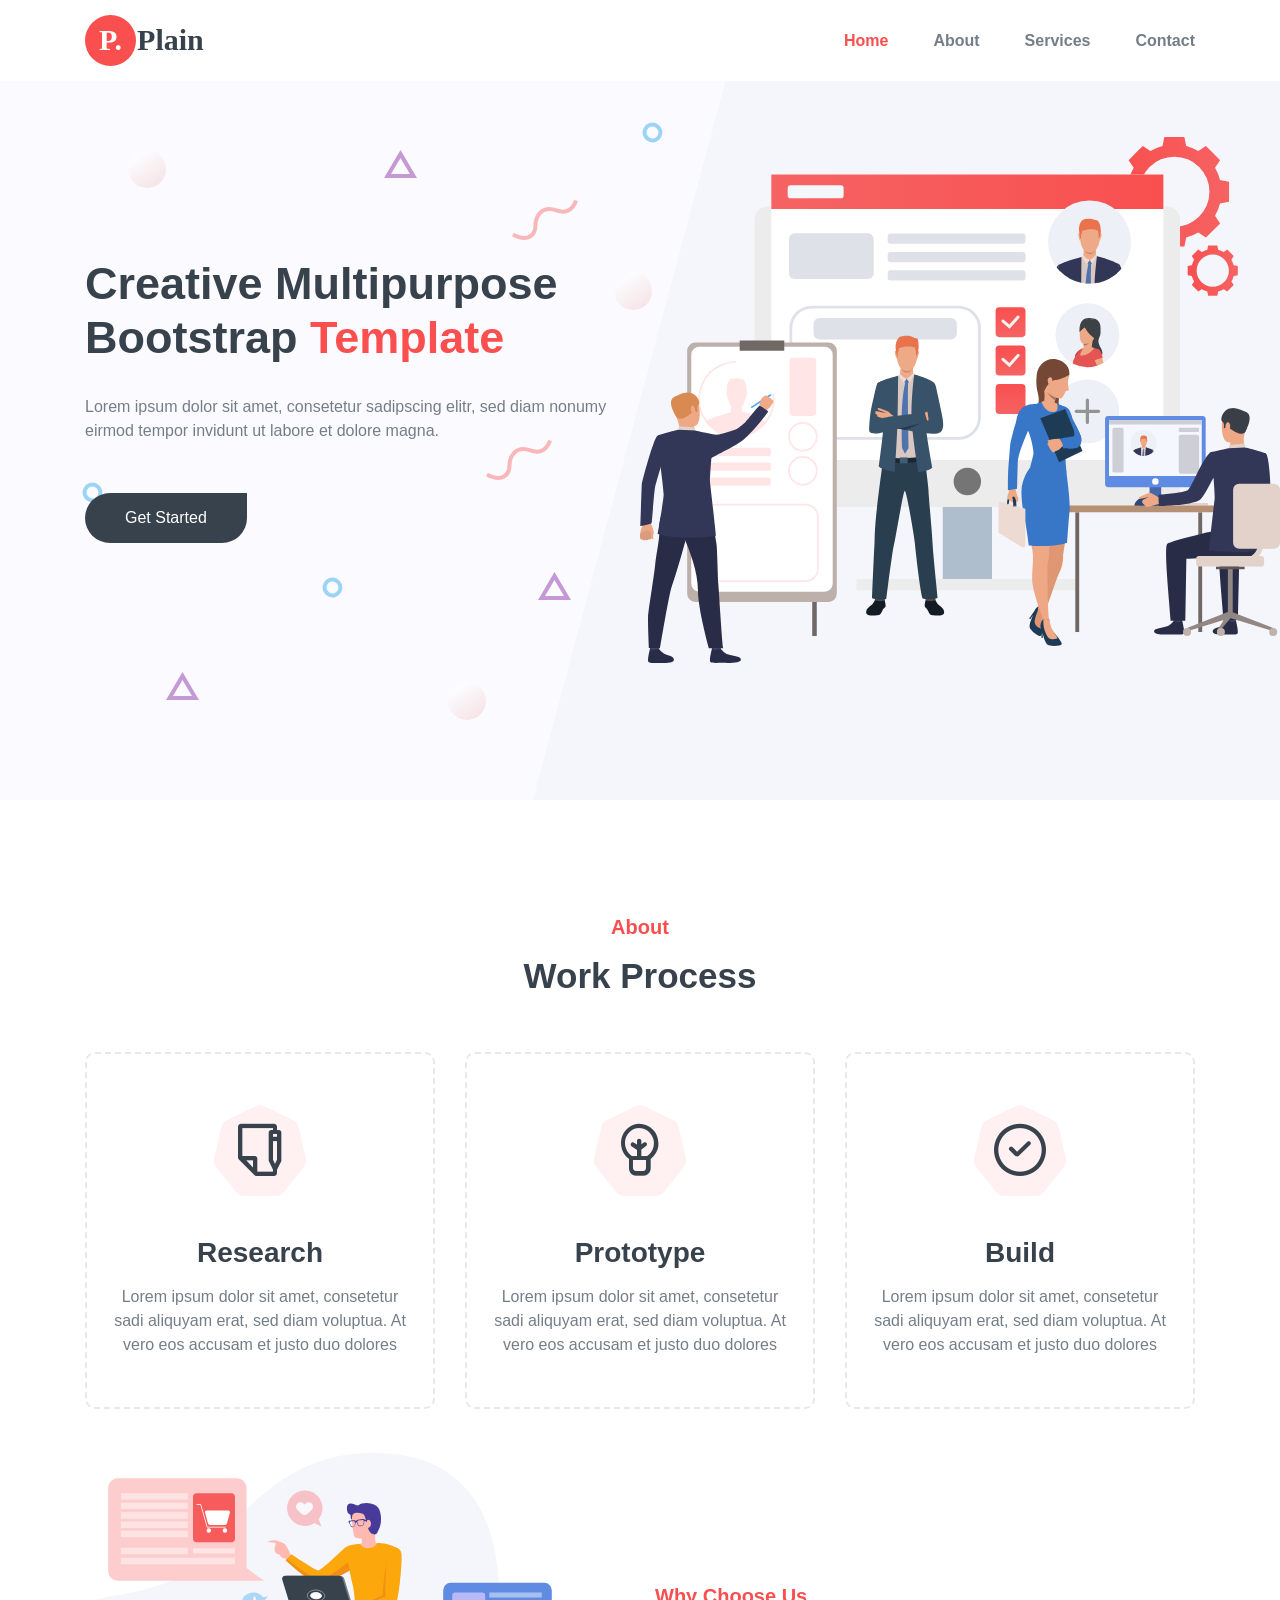
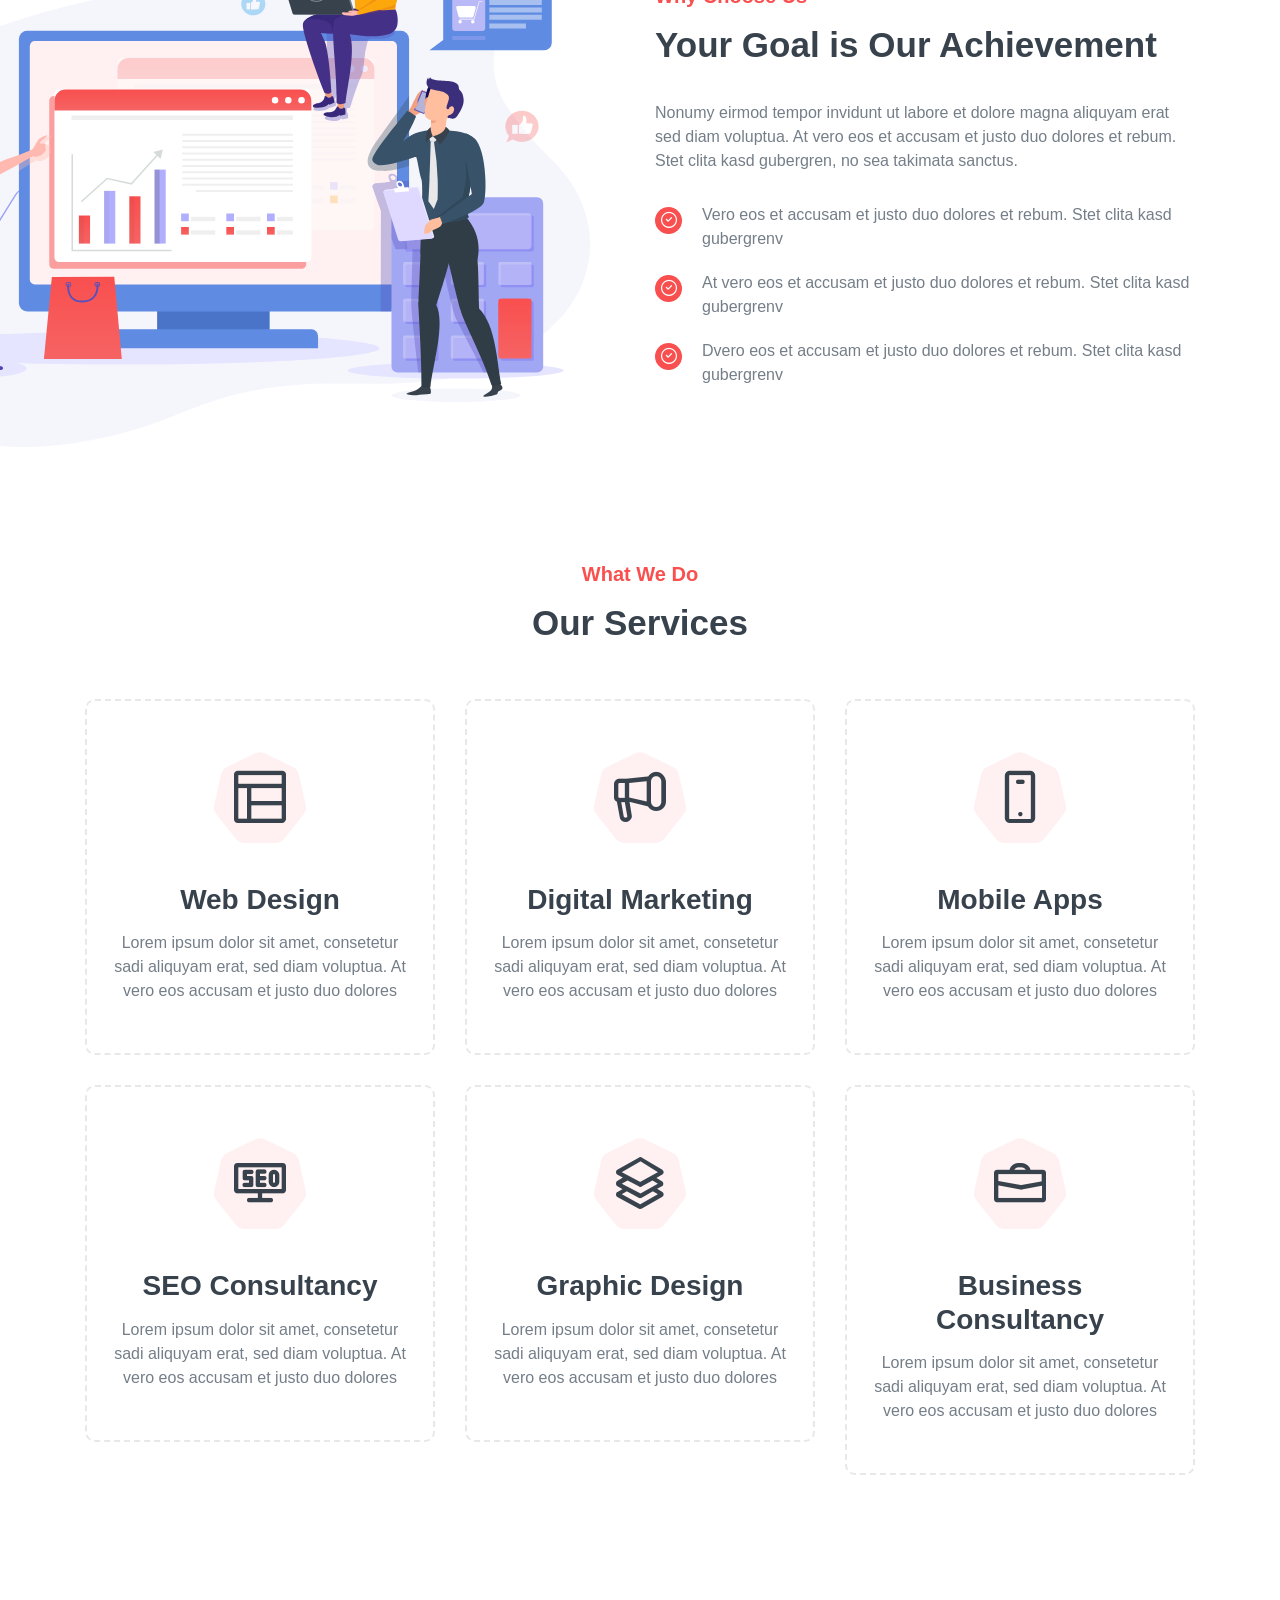
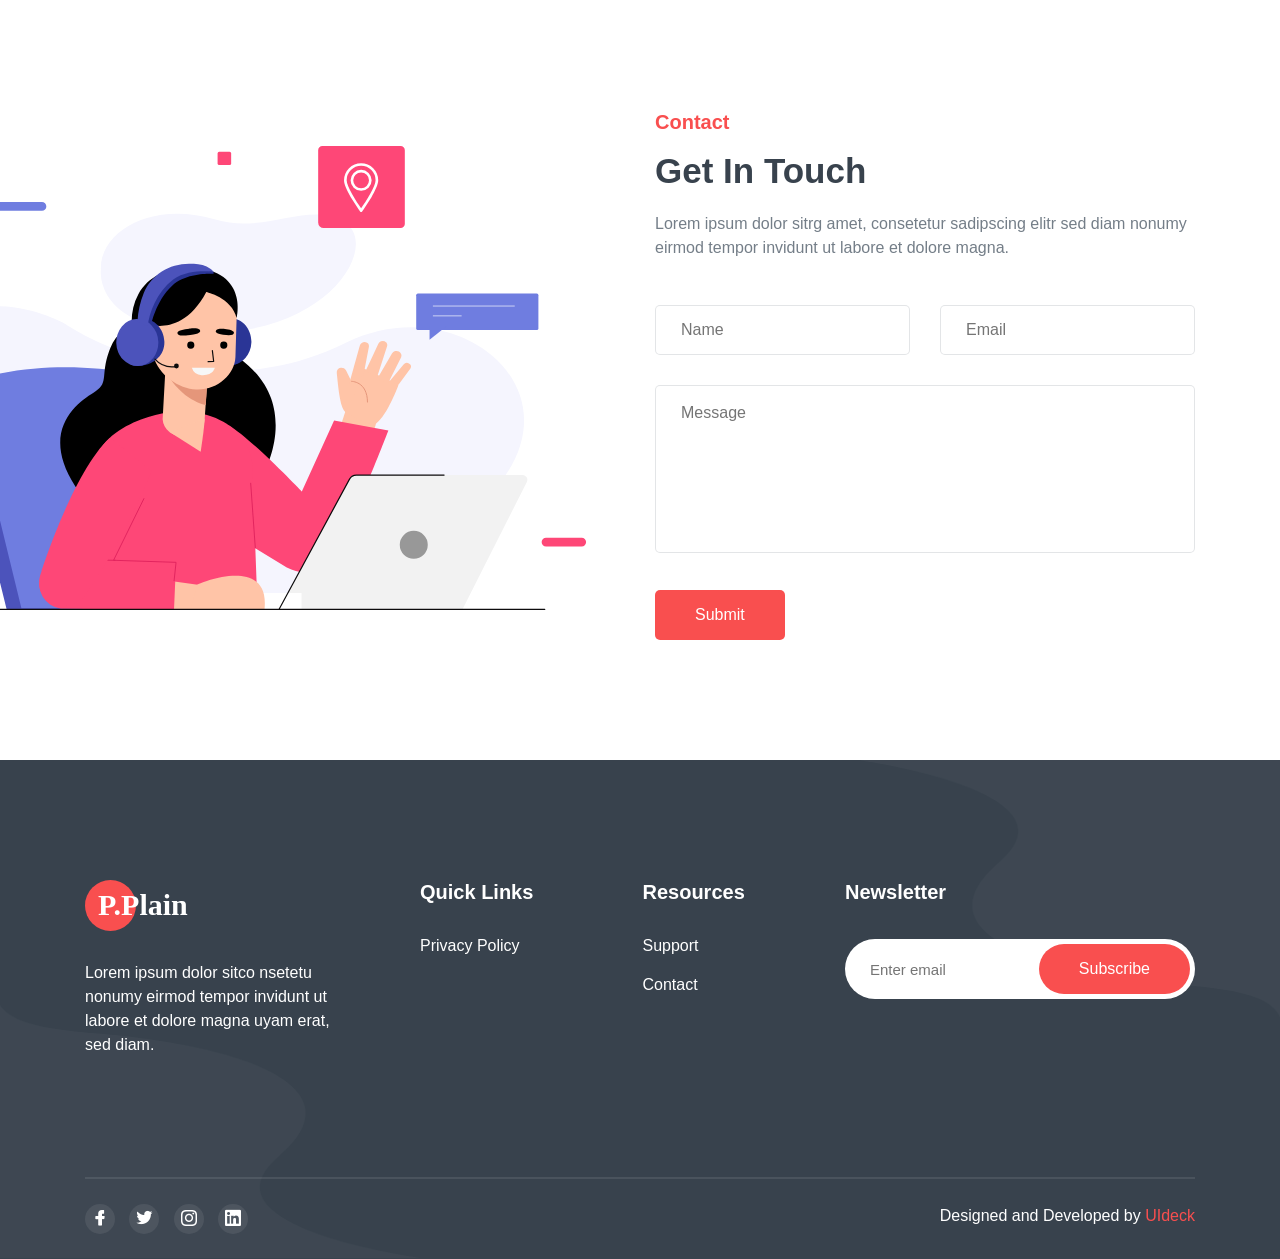
==== commit bbf57e23: "Updated menu" ====
--- a/index.html
+++ b/index.html
@@ -88,15 +88,6 @@
                                     </li>
                                     <li class="nav-item">
                                         <a class="page-scroll" href="#services">Services</a>
-                                    </li>
-                                    <li class="nav-item">
-                                        <a class="page-scroll" href="#work">Projects</a>
-                                    </li>
-                                    <li class="nav-item">
-                                        <a class="page-scroll" href="#pricing">Pricing</a>
-                                    </li>
-                                    <li class="nav-item">
-                                        <a class="page-scroll" href="#blog">Blog</a>
                                     </li>
                                     <li class="nav-item">
                                         <a class="page-scroll" href="#contact">Contact</a>
@@ -389,393 +380,11 @@
 
     <!--====== SERVICES PART ENDS ======-->
 
-    <!--====== WORK PART START ======-->
-
-    <section id="work" class="work_area pt-115 pb-120">
-        <div class="container">
-            <div class="row justify-content-center">
-                <div class="col-lg-6">
-                    <div class="section_title text-center pb-25">
-                        <h5 class="sub_title">Works</h5>
-                        <h4 class="main_title">Some of Our Recent Works</h4>
-                    </div> <!-- section title -->
-                </div>
-            </div> <!-- row -->
-        </div> <!-- container -->
-        <div class="container-fluid  wow fadeInUp" data-wow-duration="0.5s" data-wow-delay="0.5s">
-            <div class="row work_active">
-                <div class="col-lg-3">
-                    <div class="single_work">
-                        <div class="work_image">
-                            <img src="assets/images/work-1.jpg" alt="work">
-                        </div>
-                        <div class="work_content">
-                            <a href="#" class="arrow"><i class="lni lni-chevron-right"></i></a>
-                            <h4 class="work_title"><a href="#">Marketing</a></h4>
-                            <p>NoCodeAPI</p>
-                        </div>
-                    </div> <!-- single work -->
-                </div>
-                <div class="col-lg-3">
-                    <div class="single_work">
-                        <div class="work_image">
-                            <img src="assets/images/work-2.jpg" alt="work">
-                        </div>
-                        <div class="work_content">
-                            <a href="#" class="arrow"><i class="lni lni-chevron-right"></i></a>
-                            <h4 class="work_title"><a href="#">Creative Design</a></h4>
-                            <p>UIdeck</p>
-                        </div>
-                    </div> <!-- single work -->
-                </div>
-                <div class="col-lg-3">
-                    <div class="single_work">
-                        <div class="work_image">
-                            <img src="assets/images/work-3.jpg" alt="work">
-                        </div>
-                        <div class="work_content">
-                            <a href="#" class="arrow"><i class="lni lni-chevron-right"></i></a>
-                            <h4 class="work_title"><a href="#">Web Design</a></h4>
-                            <p>GrayGrids</p>
-                        </div>
-                    </div> <!-- single work -->
-                </div>
-                <div class="col-lg-3">
-                    <div class="single_work">
-                        <div class="work_image">
-                            <img src="assets/images/work-4.jpg" alt="work">
-                        </div>
-                        <div class="work_content">
-                            <a href="#" class="arrow"><i class="lni lni-chevron-right"></i></a>
-                            <h4 class="work_title"><a href="#">Analysis</a></h4>
-                            <p>Ayro UI</p>
-                        </div>
-                    </div> <!-- single work -->
-                </div>
-                <div class="col-lg-3">
-                    <div class="single_work">
-                        <div class="work_image">
-                            <img src="assets/images/work-5.jpg" alt="work">
-                        </div>
-                        <div class="work_content">
-                            <a href="#" class="arrow"><i class="lni lni-chevron-right"></i></a>
-                            <h4 class="work_title"><a href="#">SMM</a></h4>
-                            <p>LineIcons</p>
-                        </div>
-                    </div> <!-- single work -->
-                </div>
-                <div class="col-lg-3">
-                    <div class="single_work">
-                        <div class="work_image">
-                            <img src="assets/images/work-2.jpg" alt="work">
-                        </div>
-                        <div class="work_content">
-                            <a href="#" class="arrow"><i class="lni lni-chevron-right"></i></a>
-                            <h4 class="work_title"><a href="#">SEO</a></h4>
-                            <p>PageBulb</p>
-                        </div>
-                    </div> <!-- single work -->
-                </div>
-                <div class="col-lg-3">
-                    <div class="single_work">
-                        <div class="work_image">
-                            <img src="assets/images/work-4.jpg" alt="work">
-                        </div>
-                        <div class="work_content">
-                            <a href="#" class="arrow"><i class="lni lni-chevron-right"></i></a>
-                            <h4 class="work_title"><a href="#">Mobile App</a></h4>
-                            <p>Rocket Internet LTD</p>
-                        </div>
-                    </div> <!-- single work -->
-                </div>
-            </div> <!-- row -->
-        </div> <!-- container -->
-    </section>
-
-    <!--====== WORK PART ENDS ======-->
-
-    <!--====== PRICING PLAN PART START ======-->
-
-    <section id="pricing" class="pricing_area pt-115 pb-120">
-        <div class="container">
-            <div class="row justify-content-center">
-                <div class="col-lg-6">
-                    <div class="section_title text-center pb-25">
-                        <h5 class="sub_title">Pricing Plans</h5>
-                        <h4 class="main_title">Choose Your Plan</h4>
-                    </div> <!-- section title -->
-                </div>
-            </div> <!-- row -->
-            <div class="row">
-                <div class="col-lg-12">
-                    <div class="pricing_menu mt-30 pb-30">
-                        <ul class="nav justify-content-center" id="myTab" role="tablist">
-                            <li class="nav-item">
-                                <a class="active" id="monthly-tab" data-toggle="tab" href="#monthly" role="tab" aria-controls="monthly" aria-selected="true">Monthly</a>
-                            </li>
-                            <li class="nav-item">
-                                <a id="yearly-tab" data-toggle="tab" href="#yearly" role="tab" aria-controls="yearly" aria-selected="false">Yearly</a>
-                            </li>
-                        </ul>
-                    </div> <!-- pricing menu -->
-                    
-                    <div class="pricing_content_area">
-                        <div class="tab-content" id="myTabContent">
-                            <div class="tab-pane fade show active" id="monthly" role="tabpanel" aria-labelledby="monthly-tab">
-                                <div class="row justify-content-center">
-                                    <div class="col-lg-4 col-md-7 col-sm-9">
-                                        <div class="single_pricing text-center mt-30 wow fadeInUp" data-wow-duration="0.5s" data-wow-delay="0.5s">
-                                            <div class="pricing_title">
-                                                <h4 class="title">Basic</h4>
-                                                <svg xmlns="http://www.w3.org/2000/svg" width="112" height="110" viewBox="0 0 112 110">
-                                                    <path class="services_shape" id="Polygon_15" data-name="Polygon 15" d="M51.2,2.329a11,11,0,0,1,9.6,0L96.15,19.478a11,11,0,0,1,5.927,7.466l8.76,38.665a11,11,0,0,1-2.1,9.258l-24.508,30.96A11,11,0,0,1,75.6,110H36.4a11,11,0,0,1-8.625-4.173L3.266,74.867a11,11,0,0,1-2.1-9.258l8.76-38.665a11,11,0,0,1,5.927-7.466Z" fill="#f94f4f"/>
-                                                </svg>
-                                            </div>
-                                            <div class="pricing_content">
-                                                <span class="pricing_price">$19.00</span>
-                                                <p>Lorem ipsum dolor sit am consetetur sadi aliquyam erat sed diam voluptua vero eos  accusam et justo duo dolores </p>
-                                                <a href="" class="main-btn">Choose Plan</a>
-                                            </div>
-                                        </div>  <!-- single pricing -->
-                                    </div>
-                                    
-                                    <div class="col-lg-4 col-md-7 col-sm-9">
-                                        <div class="single_pricing text-center mt-30 active wow fadeInUp" data-wow-duration="0.5s" data-wow-delay="1s">
-                                            <div class="pricing_title">
-                                                <h4 class="title">Standard</h4>
-                                                <svg xmlns="http://www.w3.org/2000/svg" width="112" height="110" viewBox="0 0 112 110">
-                                                    <path class="services_shape" id="Polygon_15" data-name="Polygon 15" d="M51.2,2.329a11,11,0,0,1,9.6,0L96.15,19.478a11,11,0,0,1,5.927,7.466l8.76,38.665a11,11,0,0,1-2.1,9.258l-24.508,30.96A11,11,0,0,1,75.6,110H36.4a11,11,0,0,1-8.625-4.173L3.266,74.867a11,11,0,0,1-2.1-9.258l8.76-38.665a11,11,0,0,1,5.927-7.466Z" fill="#f94f4f"/>
-                                                </svg>
-                                            </div>
-                                            <div class="pricing_content">
-                                                <span class="pricing_price">$39.00</span>
-                                                <p>Lorem ipsum dolor sit am consetetur sadi aliquyam erat sed diam voluptua vero eos  accusam et justo duo dolores </p>
-                                                <a href="" class="main-btn">Choose Plan</a>
-                                            </div>
-                                        </div>  <!-- single pricing -->
-                                    </div>
-                                    
-                                    <div class="col-lg-4 col-md-7 col-sm-9">
-                                        <div class="single_pricing text-center mt-30 wow fadeInUp" data-wow-duration="0.5s" data-wow-delay="1.5s">
-                                            <div class="pricing_title">
-                                                <h4 class="title">Premium</h4>
-                                                <svg xmlns="http://www.w3.org/2000/svg" width="112" height="110" viewBox="0 0 112 110">
-                                                    <path class="services_shape" id="Polygon_15" data-name="Polygon 15" d="M51.2,2.329a11,11,0,0,1,9.6,0L96.15,19.478a11,11,0,0,1,5.927,7.466l8.76,38.665a11,11,0,0,1-2.1,9.258l-24.508,30.96A11,11,0,0,1,75.6,110H36.4a11,11,0,0,1-8.625-4.173L3.266,74.867a11,11,0,0,1-2.1-9.258l8.76-38.665a11,11,0,0,1,5.927-7.466Z" fill="#f94f4f"/>
-                                                </svg>
-                                            </div>
-                                            <div class="pricing_content">
-                                                <span class="pricing_price">$99.00</span>
-                                                <p>Lorem ipsum dolor sit am consetetur sadi aliquyam erat sed diam voluptua vero eos  accusam et justo duo dolores </p>
-                                                <a href="" class="main-btn">Choose Plan</a>
-                                            </div>
-                                        </div>  <!-- single pricing -->
-                                    </div>
-                                </div> <!-- row -->
-                            </div>
-                            <div class="tab-pane fade" id="yearly" role="tabpanel" aria-labelledby="yearly-tab">
-                                <div class="row justify-content-center">
-                                    <div class="col-lg-4 col-md-7 col-sm-9">
-                                        <div class="single_pricing text-center mt-30">
-                                            <div class="pricing_title">
-                                                <h4 class="title">Basic</h4>
-                                                <svg xmlns="http://www.w3.org/2000/svg" width="112" height="110" viewBox="0 0 112 110">
-                                                    <path class="services_shape" id="Polygon_15" data-name="Polygon 15" d="M51.2,2.329a11,11,0,0,1,9.6,0L96.15,19.478a11,11,0,0,1,5.927,7.466l8.76,38.665a11,11,0,0,1-2.1,9.258l-24.508,30.96A11,11,0,0,1,75.6,110H36.4a11,11,0,0,1-8.625-4.173L3.266,74.867a11,11,0,0,1-2.1-9.258l8.76-38.665a11,11,0,0,1,5.927-7.466Z" fill="#f94f4f"/>
-                                                </svg>
-                                            </div>
-                                            <div class="pricing_content">
-                                                <span class="pricing_price">$99.00</span>
-                                                <p>Lorem ipsum dolor sit am consetetur sadi aliquyam erat sed diam voluptua vero eos  accusam et justo duo dolores </p>
-                                                <a href="" class="main-btn">Choose Plan</a>
-                                            </div>
-                                        </div>  <!-- single pricing -->
-                                    </div>
-                                    
-                                    <div class="col-lg-4 col-md-7 col-sm-9">
-                                        <div class="single_pricing text-center mt-30 active">
-                                            <div class="pricing_title">
-                                                <h4 class="title">Standard</h4>
-                                                <svg xmlns="http://www.w3.org/2000/svg" width="112" height="110" viewBox="0 0 112 110">
-                                                    <path class="services_shape" id="Polygon_15" data-name="Polygon 15" d="M51.2,2.329a11,11,0,0,1,9.6,0L96.15,19.478a11,11,0,0,1,5.927,7.466l8.76,38.665a11,11,0,0,1-2.1,9.258l-24.508,30.96A11,11,0,0,1,75.6,110H36.4a11,11,0,0,1-8.625-4.173L3.266,74.867a11,11,0,0,1-2.1-9.258l8.76-38.665a11,11,0,0,1,5.927-7.466Z" fill="#f94f4f"/>
-                                                </svg>
-                                            </div>
-                                            <div class="pricing_content">
-                                                <span class="pricing_price">$199.00</span>
-                                                <p>Lorem ipsum dolor sit am consetetur sadi aliquyam erat sed diam voluptua vero eos  accusam et justo duo dolores </p>
-                                                <a href="" class="main-btn">Choose Plan</a>
-                                            </div>
-                                        </div>  <!-- single pricing -->
-                                    </div>
-                                    
-                                    <div class="col-lg-4 col-md-7 col-sm-9">
-                                        <div class="single_pricing text-center mt-30">
-                                            <div class="pricing_title">
-                                                <h4 class="title">Premium</h4>
-                                                <svg xmlns="http://www.w3.org/2000/svg" width="112" height="110" viewBox="0 0 112 110">
-                                                    <path class="services_shape" id="Polygon_15" data-name="Polygon 15" d="M51.2,2.329a11,11,0,0,1,9.6,0L96.15,19.478a11,11,0,0,1,5.927,7.466l8.76,38.665a11,11,0,0,1-2.1,9.258l-24.508,30.96A11,11,0,0,1,75.6,110H36.4a11,11,0,0,1-8.625-4.173L3.266,74.867a11,11,0,0,1-2.1-9.258l8.76-38.665a11,11,0,0,1,5.927-7.466Z" fill="#f94f4f"/>
-                                                </svg>
-                                            </div>
-                                            <div class="pricing_content">
-                                                <span class="pricing_price">$499.00</span>
-                                                <p>Lorem ipsum dolor sit am consetetur sadi aliquyam erat sed diam voluptua vero eos  accusam et justo duo dolores </p>
-                                                <a href="" class="main-btn">Choose Plan</a>
-                                            </div>
-                                        </div>  <!-- single pricing -->
-                                    </div>
-                                </div> <!-- row -->
-                            </div>
-                        </div>
-                    </div> <!-- pricing menu -->
-                </div>
-            </div> <!-- row -->
-        </div> <!-- container -->
-    </section>
-
     <!--====== PRICING PLAN PART ENDS ======-->
 
-    <!--====== TEAM PART START ======-->
-
-    <section id="team" class="team_area pt-115 pb-120">
-        <div class="container">
-            <div class="row justify-content-center">
-                <div class="col-lg-6">
-                    <div class="section_title text-center pb-25">
-                        <h5 class="sub_title">Team</h5>
-                        <h4 class="main_title">Meet Our Team Members</h4>
-                    </div> <!-- section title -->
-                </div>
-            </div> <!-- row -->
-            <div class="row team_active wow fadeInLeft" data-wow-duration="0.5s" data-wow-delay="0.5s">
-                <div class="col-lg-4">
-                    <div class="single_team">
-                        <div class="team_image">
-                            <img src="assets/images/team-1.jpg" alt="team">
-                            <ul class="social">
-                                <li><a href="#"><i class="lni lni-facebook-filled"></i></a></li>
-                                <li><a href="#"><i class="lni lni-twitter-original"></i></a></li>
-                                <li><a href="#"><i class="lni lni-linkedin-original"></i></a></li>
-                            </ul>
-                        </div>
-                        <div class="team_content">
-                            <h4 class="team_name"><a href="#">Chris Dave</a></h4>
-                            <p>Founder and CEO</p>
-                        </div>
-                    </div> <!-- single team -->
-                </div>
-                <div class="col-lg-4">
-                    <div class="single_team">
-                        <div class="team_image">
-                            <img src="assets/images/team-3.jpg" alt="team">
-                            <ul class="social">
-                                <li><a href="#"><i class="lni lni-facebook-filled"></i></a></li>
-                                <li><a href="#"><i class="lni lni-twitter-original"></i></a></li>
-                                <li><a href="#"><i class="lni lni-linkedin-original"></i></a></li>
-                            </ul>
-                        </div>
-                        <div class="team_content">
-                            <h4 class="team_name"><a href="#">Sarah Doe</a></h4>
-                            <p>UI Designer</p>
-                        </div>
-                    </div> <!-- single team -->
-                </div>
-                <div class="col-lg-4">
-                    <div class="single_team">
-                        <div class="team_image">
-                            <img src="assets/images/team-5.jpg" alt="team">
-                            <ul class="social">
-                                <li><a href="#"><i class="lni lni-facebook-filled"></i></a></li>
-                                <li><a href="#"><i class="lni lni-twitter-original"></i></a></li>
-                                <li><a href="#"><i class="lni lni-linkedin-original"></i></a></li>
-                            </ul>
-                        </div>
-                        <div class="team_content">
-                            <h4 class="team_name"><a href="#">Rob Hope</a></h4>
-                            <p>Dr. Software Engineer</p>
-                        </div>
-                    </div> <!-- single team -->
-                </div>
-                <div class="col-lg-4">
-                    <div class="single_team">
-                        <div class="team_image">
-                            <img src="assets/images/team-2.jpg" alt="team">
-                            <ul class="social">
-                                <li><a href="#"><i class="lni lni-facebook-filled"></i></a></li>
-                                <li><a href="#"><i class="lni lni-twitter-original"></i></a></li>
-                                <li><a href="#"><i class="lni lni-linkedin-original"></i></a></li>
-                            </ul>
-                        </div>
-                        <div class="team_content">
-                            <h4 class="team_name"><a href="#">Micheal Jordan</a></h4>
-                            <p>Business Development Manager</p>
-                        </div>
-                    </div> <!-- single team -->
-                </div>
-            </div> <!-- row -->
-        </div> <!-- container -->
-    </section>
+   
 
     <!--====== TEAM PART ENDS ======-->
-
-    <!--====== BLOG PART START ======-->
-
-    <section id="blog" class="blog_area pt-115">
-        <div class="container">
-            <div class="row justify-content-center">
-                <div class="col-lg-6">
-                    <div class="section_title text-center pb-25">
-                        <h5 class="sub_title">Blog</h5>
-                        <h4 class="main_title">From The Blog</h4>
-                    </div> <!-- section title -->
-                </div>
-            </div> <!-- row -->
-            <div class="row justify-content-center">
-                <div class="col-lg-4 col-md-7">
-                    <div class="single_blog mt-30 wow fadeIn" data-wow-duration="0.5s" data-wow-delay="0.3s">
-                        <div class="blog_image">
-                            <img src="assets/images/blog-1.jpg" alt="blog">
-                        </div>
-                        <div class="blog_content">
-                            <ul class="blog_meta d-flex justify-content-between">
-                                <li>By: <a href="#">Musharof Chowdury</a></li>
-                                <li>15 June 2024</li>
-                            </ul>
-                            <h3 class="blog_title"><a href="#">How to track your business revenue</a></h3>
-                            <a href="#" class="more">Read More</a>
-                        </div>
-                    </div> <!-- row -->
-                </div>
-                <div class="col-lg-4 col-md-7">
-                    <div class="single_blog mt-30 wow fadeIn" data-wow-duration="0.5s" data-wow-delay="0.6s">
-                        <div class="blog_image">
-                            <img src="assets/images/blog-2.jpg" alt="blog">
-                        </div>
-                        <div class="blog_content">
-                            <ul class="blog_meta d-flex justify-content-between">
-                                <li>By: <a href="#">Musharof Chowdury</a></li>
-                                <li>15 June 2024</li>
-                            </ul>
-                            <h3 class="blog_title"><a href="#">Improving products depending on feedback</a></h3>
-                            <a href="#" class="more">Read More</a>
-                        </div>
-                    </div> <!-- row -->
-                </div>
-                <div class="col-lg-4 col-md-7">
-                    <div class="single_blog mt-30 wow fadeIn" data-wow-duration="0.5s" data-wow-delay="0.9s">
-                        <div class="blog_image">
-                            <img src="assets/images/blog-3.jpg" alt="blog">
-                        </div>
-                        <div class="blog_content">
-                            <ul class="blog_meta d-flex justify-content-between">
-                                <li>By: <a href="#">Musharof Chowdury</a></li>
-                                <li>15 June 2024</li>
-                            </ul>
-                            <h3 class="blog_title"><a href="#">How to diversify your audience</a></h3>
-                            <a href="#" class="more">Read More</a>
-                        </div>
-                    </div> <!-- row -->
-                </div>
-            </div> <!-- row -->
-        </div> <!-- container -->
-    </section>
 
     <!--====== BLOG PART ENDS ======-->
 
@@ -854,9 +463,7 @@
                             <div class="footer_link mt-50">
                                 <h2 class="footer_title">Quick Links</h2>
                                 <ul class="link">
-                                    <li><a href="#">Company</a></li>
                                     <li><a href="#">Privacy Policy</a></li>
-                                    <li><a href="#">About</a></li>
                                 </ul>
                             </div> <!-- footer link -->
                             <div class="footer_link mt-50">
@@ -864,7 +471,6 @@
                                 <ul class="link">
                                     <li><a href="#">Support</a></li>
                                     <li><a href="#">Contact</a></li>
-                                    <li><a href="#">Terms</a></li>
                                 </ul>
                             </div> <!-- footer link -->
                         </div> <!-- footer link wrapper -->
--- a/assets/css/default.css
+++ b/assets/css/default.css
@@ -0,0 +1,933 @@
+/* Deafult Margin & Padding */
+/*-- Margin Top --*/
+.mt-5 {
+	margin-top: 5px;
+}
+.mt-10 {
+	margin-top: 10px;
+}
+.mt-15 {
+	margin-top: 15px;
+}
+.mt-20 {
+	margin-top: 20px;
+}
+.mt-25 {
+	margin-top: 25px;
+}
+.mt-30 {
+	margin-top: 30px;
+}
+.mt-35 {
+	margin-top: 35px;
+}
+.mt-40 {
+	margin-top: 40px;
+}
+.mt-45 {
+	margin-top: 45px;
+}
+.mt-50 {
+	margin-top: 50px;
+}
+.mt-55 {
+	margin-top: 55px;
+}
+.mt-60 {
+	margin-top: 60px;
+}
+.mt-65 {
+	margin-top: 65px;
+}
+.mt-70 {
+	margin-top: 70px;
+}
+.mt-75 {
+	margin-top: 75px;
+}
+.mt-80 {
+	margin-top: 80px;
+}
+.mt-85 {
+	margin-top: 85px;
+}
+.mt-90 {
+	margin-top: 90px;
+}
+.mt-95 {
+	margin-top: 95px;
+}
+.mt-100 {
+	margin-top: 100px;
+}
+.mt-105 {
+	margin-top: 105px;
+}
+.mt-110 {
+	margin-top: 110px;
+}
+.mt-115 {
+	margin-top: 115px;
+}
+.mt-120 {
+	margin-top: 120px;
+}
+.mt-125 {
+	margin-top: 125px;
+}
+.mt-130 {
+	margin-top: 130px;
+}
+.mt-135 {
+	margin-top: 135px;
+}
+.mt-140 {
+	margin-top: 140px;
+}
+.mt-145 {
+	margin-top: 145px;
+}
+.mt-150 {
+	margin-top: 150px;
+}
+.mt-155 {
+	margin-top: 155px;
+}
+.mt-160 {
+	margin-top: 160px;
+}
+.mt-165 {
+	margin-top: 165px;
+}
+.mt-170 {
+	margin-top: 170px;
+}
+.mt-175 {
+	margin-top: 175px;
+}
+.mt-180 {
+	margin-top: 180px;
+}
+.mt-185 {
+	margin-top: 185px;
+}
+.mt-190 {
+	margin-top: 190px;
+}
+.mt-195 {
+	margin-top: 195px;
+}
+.mt-200 {
+	margin-top: 200px;
+}
+/*-- Margin Bottom --*/
+
+.mb-5 {
+	margin-bottom: 5px;
+}
+.mb-10 {
+	margin-bottom: 10px;
+}
+.mb-15 {
+	margin-bottom: 15px;
+}
+.mb-20 {
+	margin-bottom: 20px;
+}
+.mb-25 {
+	margin-bottom: 25px;
+}
+.mb-30 {
+	margin-bottom: 30px;
+}
+.mb-35 {
+	margin-bottom: 35px;
+}
+.mb-40 {
+	margin-bottom: 40px;
+}
+.mb-45 {
+	margin-bottom: 45px;
+}
+.mb-50 {
+	margin-bottom: 50px;
+}
+.mb-55 {
+	margin-bottom: 55px;
+}
+.mb-60 {
+	margin-bottom: 60px;
+}
+.mb-65 {
+	margin-bottom: 65px;
+}
+.mb-70 {
+	margin-bottom: 70px;
+}
+.mb-75 {
+	margin-bottom: 75px;
+}
+.mb-80 {
+	margin-bottom: 80px;
+}
+.mb-85 {
+	margin-bottom: 85px;
+}
+.mb-90 {
+	margin-bottom: 90px;
+}
+.mb-95 {
+	margin-bottom: 95px;
+}
+.mb-100 {
+	margin-bottom: 100px;
+}
+.mb-105 {
+	margin-bottom: 105px;
+}
+.mb-110 {
+	margin-bottom: 110px;
+}
+.mb-115 {
+	margin-bottom: 115px;
+}
+.mb-120 {
+	margin-bottom: 120px;
+}
+.mb-125 {
+	margin-bottom: 125px;
+}
+.mb-130 {
+	margin-bottom: 130px;
+}
+.mb-135 {
+	margin-bottom: 135px;
+}
+.mb-140 {
+	margin-bottom: 140px;
+}
+.mb-145 {
+	margin-bottom: 145px;
+}
+.mb-150 {
+	margin-bottom: 150px;
+}
+.mb-155 {
+	margin-bottom: 155px;
+}
+.mb-160 {
+	margin-bottom: 160px;
+}
+.mb-165 {
+	margin-bottom: 165px;
+}
+.mb-170 {
+	margin-bottom: 170px;
+}
+.mb-175 {
+	margin-bottom: 175px;
+}
+.mb-180 {
+	margin-bottom: 180px;
+}
+.mb-185 {
+	margin-bottom: 185px;
+}
+.mb-190 {
+	margin-bottom: 190px;
+}
+.mb-195 {
+	margin-bottom: 195px;
+}
+.mb-200 {
+	margin-bottom: 200px;
+}
+/*-- margin left --*/
+.ml-5 {
+	margin-left: 5px;
+}
+.ml-10 {
+	margin-left: 10px;
+}
+.ml-15 {
+	margin-left: 15px;
+}
+.ml-20 {
+	margin-left: 20px;
+}
+.ml-25 {
+	margin-left: 25px;
+}
+.ml-30 {
+	margin-left: 30px;
+}
+.ml-35 {
+	margin-left: 35px;
+}
+.ml-40 {
+	margin-left: 40px;
+}
+.ml-45 {
+	margin-left: 45px;
+}
+.ml-50 {
+	margin-left: 50px;
+}
+.ml-55 {
+	margin-left: 55px;
+}
+.ml-60 {
+	margin-left: 60px;
+}
+.ml-65 {
+	margin-left: 65px;
+}
+.ml-70 {
+	margin-left: 70px;
+}
+.ml-75 {
+	margin-left: 75px;
+}
+.ml-80 {
+	margin-left: 80px;
+}
+.ml-85 {
+	margin-left: 85px;
+}
+.ml-90 {
+	margin-left: 90px;
+}
+.ml-95 {
+	margin-left: 95px;
+}
+.ml-100 {
+	margin-left: 100px;
+}
+.ml-105 {
+	margin-left: 105px;
+}
+.ml-110 {
+	margin-left: 110px;
+}
+.ml-115 {
+	margin-left: 115px;
+}
+.ml-120 {
+	margin-left: 120px;
+}
+.ml-125 {
+	margin-left: 125px;
+}
+.ml-130 {
+	margin-left: 130px;
+}
+.ml-135 {
+	margin-left: 135px;
+}
+.ml-140 {
+	margin-left: 140px;
+}
+.ml-145 {
+	margin-left: 145px;
+}
+.ml-150 {
+	margin-left: 150px;
+}
+.ml-155 {
+	margin-left: 155px;
+}
+.ml-160 {
+	margin-left: 160px;
+}
+.ml-165 {
+	margin-left: 165px;
+}
+.ml-170 {
+	margin-left: 170px;
+}
+.ml-175 {
+	margin-left: 175px;
+}
+.ml-180 {
+	margin-left: 180px;
+}
+.ml-185 {
+	margin-left: 185px;
+}
+.ml-190 {
+	margin-left: 190px;
+}
+.ml-195 {
+	margin-left: 195px;
+}
+.ml-200 {
+	margin-left: 200px;
+}
+/*-- margin right --*/
+.mr-5 {
+	margin-right: 5px;
+}
+.mr-10 {
+	margin-right: 10px;
+}
+.mr-15 {
+	margin-right: 15px;
+}
+.mr-20 {
+	margin-right: 20px;
+}
+.mr-25 {
+	margin-right: 25px;
+}
+.mr-30 {
+	margin-right: 30px;
+}
+.mr-35 {
+	margin-right: 35px;
+}
+.mr-40 {
+	margin-right: 40px;
+}
+.mr-45 {
+	margin-right: 45px;
+}
+.mr-50 {
+	margin-right: 50px;
+}
+.mr-55 {
+	margin-right: 55px;
+}
+.mr-60 {
+	margin-right: 60px;
+}
+.mr-65 {
+	margin-right: 65px;
+}
+.mr-70 {
+	margin-right: 70px;
+}
+.mr-75 {
+	margin-right: 75px;
+}
+.mr-80 {
+	margin-right: 80px;
+}
+.mr-85 {
+	margin-right: 85px;
+}
+.mr-90 {
+	margin-right: 90px;
+}
+.mr-95 {
+	margin-right: 95px;
+}
+.mr-100 {
+	margin-right: 100px;
+}
+.mr-105 {
+	margin-right: 105px;
+}
+.mr-110 {
+	margin-right: 110px;
+}
+.mr-115 {
+	margin-right: 115px;
+}
+.mr-120 {
+	margin-right: 120px;
+}
+.mr-125 {
+	margin-right: 125px;
+}
+.mr-130 {
+	margin-right: 130px;
+}
+.mr-135 {
+	margin-right: 135px;
+}
+.mr-140 {
+	margin-right: 140px;
+}
+.mr-145 {
+	margin-right: 145px;
+}
+.mr-150 {
+	margin-right: 150px;
+}
+.mr-155 {
+	margin-right: 155px;
+}
+.mr-160 {
+	margin-right: 160px;
+}
+.mr-165 {
+	margin-right: 165px;
+}
+.mr-170 {
+	margin-right: 170px;
+}
+.mr-175 {
+	margin-right: 175px;
+}
+.mr-180 {
+	margin-right: 180px;
+}
+.mr-185 {
+	margin-right: 185px;
+}
+.mr-190 {
+	margin-right: 190px;
+}
+.mr-195 {
+	margin-right: 195px;
+}
+.mr-200 {
+	margin-right: 200px;
+}
+
+
+/*-- Padding Top --*/
+
+.pt-5 {
+	padding-top: 5px;
+}
+.pt-10 {
+	padding-top: 10px;
+}
+.pt-15 {
+	padding-top: 15px;
+}
+.pt-20 {
+	padding-top: 20px;
+}
+.pt-25 {
+	padding-top: 25px;
+}
+.pt-30 {
+	padding-top: 30px;
+}
+.pt-35 {
+	padding-top: 35px;
+}
+.pt-40 {
+	padding-top: 40px;
+}
+.pt-45 {
+	padding-top: 45px;
+}
+.pt-50 {
+	padding-top: 50px;
+}
+.pt-55 {
+	padding-top: 55px;
+}
+.pt-60 {
+	padding-top: 60px;
+}
+.pt-65 {
+	padding-top: 65px;
+}
+.pt-70 {
+	padding-top: 70px;
+}
+.pt-75 {
+	padding-top: 75px;
+}
+.pt-80 {
+	padding-top: 80px;
+}
+.pt-85 {
+	padding-top: 85px;
+}
+.pt-90 {
+	padding-top: 90px;
+}
+.pt-95 {
+	padding-top: 95px;
+}
+.pt-100 {
+	padding-top: 100px;
+}
+.pt-105 {
+	padding-top: 105px;
+}
+.pt-110 {
+	padding-top: 110px;
+}
+.pt-115 {
+	padding-top: 115px;
+}
+.pt-120 {
+	padding-top: 120px;
+}
+.pt-125 {
+	padding-top: 125px;
+}
+.pt-130 {
+	padding-top: 130px;
+}
+.pt-135 {
+	padding-top: 135px;
+}
+.pt-140 {
+	padding-top: 140px;
+}
+.pt-145 {
+	padding-top: 145px;
+}
+.pt-150 {
+	padding-top: 150px;
+}
+.pt-155 {
+	padding-top: 155px;
+}
+.pt-160 {
+	padding-top: 160px;
+}
+.pt-165 {
+	padding-top: 165px;
+}
+.pt-170 {
+	padding-top: 170px;
+}
+.pt-175 {
+	padding-top: 175px;
+}
+.pt-180 {
+	padding-top: 180px;
+}
+.pt-185 {
+	padding-top: 185px;
+}
+.pt-190 {
+	padding-top: 190px;
+}
+.pt-195 {
+	padding-top: 195px;
+}
+.pt-200 {
+	padding-top: 200px;
+}
+/*-- Padding Bottom --*/
+
+.pb-5 {
+	padding-bottom: 5px;
+}
+.pb-10 {
+	padding-bottom: 10px;
+}
+.pb-15 {
+	padding-bottom: 15px;
+}
+.pb-20 {
+	padding-bottom: 20px;
+}
+.pb-25 {
+	padding-bottom: 25px;
+}
+.pb-30 {
+	padding-bottom: 30px;
+}
+.pb-35 {
+	padding-bottom: 35px;
+}
+.pb-40 {
+	padding-bottom: 40px;
+}
+.pb-45 {
+	padding-bottom: 45px;
+}
+.pb-50 {
+	padding-bottom: 50px;
+}
+.pb-55 {
+	padding-bottom: 55px;
+}
+.pb-60 {
+	padding-bottom: 60px;
+}
+.pb-65 {
+	padding-bottom: 65px;
+}
+.pb-70 {
+	padding-bottom: 70px;
+}
+.pb-75 {
+	padding-bottom: 75px;
+}
+.pb-80 {
+	padding-bottom: 80px;
+}
+.pb-85 {
+	padding-bottom: 85px;
+}
+.pb-90 {
+	padding-bottom: 90px;
+}
+.pb-95 {
+	padding-bottom: 95px;
+}
+.pb-100 {
+	padding-bottom: 100px;
+}
+.pb-105 {
+	padding-bottom: 105px;
+}
+.pb-110 {
+	padding-bottom: 110px;
+}
+.pb-115 {
+	padding-bottom: 115px;
+}
+.pb-120 {
+	padding-bottom: 120px;
+}
+.pb-125 {
+	padding-bottom: 125px;
+}
+.pb-130 {
+	padding-bottom: 130px;
+}
+.pb-135 {
+	padding-bottom: 135px;
+}
+.pb-140 {
+	padding-bottom: 140px;
+}
+.pb-145 {
+	padding-bottom: 145px;
+}
+.pb-150 {
+	padding-bottom: 150px;
+}
+.pb-155 {
+	padding-bottom: 155px;
+}
+.pb-160 {
+	padding-bottom: 160px;
+}
+.pb-165 {
+	padding-bottom: 165px;
+}
+.pb-170 {
+	padding-bottom: 170px;
+}
+.pb-175 {
+	padding-bottom: 175px;
+}
+.pb-180 {
+	padding-bottom: 180px;
+}
+.pb-185 {
+	padding-bottom: 185px;
+}
+.pb-190 {
+	padding-bottom: 190px;
+}
+.pb-195 {
+	padding-bottom: 195px;
+}
+.pb-200 {
+	padding-bottom: 200px;
+}
+
+/*-- Padding left --*/
+
+.pl-0 {
+	padding-left: 0px;
+}
+.pl-5 {
+	padding-left: 5px;
+}
+.pl-10 {
+	padding-left: 10px;
+}
+.pl-15 {
+	padding-left: 15px;
+}
+.pl-20 {
+	padding-left: 20px;
+}
+.pl-25 {
+	padding-left: 25px;
+}
+.pl-30 {
+	padding-left: 30px;
+}
+.pl-35 {
+	padding-left: 35px;
+}
+.pl-40 {
+	padding-left: 40px;
+}
+.pl-45 {
+	padding-left: 45px;
+}
+.pl-50 {
+	padding-left: 50px;
+}
+.pl-55 {
+	padding-left: 55px;
+}
+.pl-60 {
+	padding-left: 60px;
+}
+.pl-65 {
+	padding-left: 65px;
+}
+.pl-70 {
+	padding-left: 70px;
+}
+.pl-75 {
+	padding-left: 75px;
+}
+.pl-80 {
+	padding-left: 80px;
+}
+.pl-85 {
+	padding-left: 85px;
+}
+.pl-90 {
+	padding-left: 90px;
+}
+.pl-100 {
+	padding-left: 100px;
+}
+.pl-105 {
+	padding-left: 105px;
+}
+.pl-110 {
+	padding-left: 110px;
+}
+.pl-115 {
+	padding-left: 115px;
+}
+.pl-120 {
+	padding-left: 120px;
+}
+.pl-125 {
+	padding-left: 125px;
+}
+/*-- Padding right --*/
+
+.pr-0 {
+	padding-right: 0px;
+}
+.pr-5 {
+	padding-right: 5px;
+}
+.pr-10 {
+	padding-right: 10px;
+}
+.pr-15 {
+	padding-right: 15px;
+}
+.pr-20 {
+	padding-right: 20px;
+}
+.pr-25 {
+	padding-right: 25px;
+}
+.pr-30 {
+	padding-right: 30px;
+}
+.pr-35 {
+	padding-right: 35px;
+}
+.pr-40 {
+	padding-right: 40px;
+}
+.pr-45 {
+	padding-right: 45px;
+}
+.pr-50 {
+	padding-right: 50px;
+}
+.pr-55 {
+	padding-right: 55px;
+}
+.pr-60 {
+	padding-right: 60px;
+}
+.pr-65 {
+	padding-right: 65px;
+}
+.pr-70 {
+	padding-right: 70px;
+}
+.pr-75 {
+	padding-right: 75px;
+}
+.pr-80 {
+	padding-right: 80px;
+}
+.pr-85 {
+	padding-right: 85px;
+}
+.pr-90 {
+	padding-right: 90px;
+}
+.pr-95 {
+	padding-right: 95px;
+}
+.pr-100 {
+	padding-right: 100px;
+}
+.pr-105 {
+	padding-right: 105px;
+}
+/* Background Color */
+
+.gray-bg {
+	background: #f6f6f6;
+}
+.white-bg {
+	background: #fff;
+}
+.black-bg {
+	background: #222;
+}
+/* Color */
+
+.white {
+	color: #fff;
+}
+.black {
+	color: #222;
+}
+/* black overlay */
+
+[data-overlay] {
+	position: relative;
+}
+[data-overlay]::before {
+	background: #000 none repeat scroll 0 0;
+	content: "";
+	height: 100%;
+	left: 0;
+	position: absolute;
+	top: 0;
+	width: 100%;
+	z-index: 1;
+}
+[data-overlay="3"]::before {
+	opacity: 0.3;
+}
+[data-overlay="4"]::before {
+	opacity: 0.4;
+}
+[data-overlay="5"]::before {
+	opacity: 0.5;
+}
+[data-overlay="6"]::before {
+	opacity: 0.6;
+}
+[data-overlay="7"]::before {
+	opacity: 0.7;
+}
+[data-overlay="8"]::before {
+	opacity: 0.8;
+}
+[data-overlay="9"]::before {
+	opacity: 0.9;
+}
--- a/assets/css/style.css
+++ b/assets/css/style.css
@@ -0,0 +1,1673 @@
+/*-----------------------------------------------------------------------------------
+
+    Template Name: Plain
+    Template URI: uideck.com/templates/plain
+    Author: UIdeck
+    Author URI: https://uideck.com/
+    Support: https://uideck.com/support/
+    Version: 1.0
+
+-----------------------------------------------------------------------------------
+
+
+-----------------------------------------------------------------------------------*/
+/*===========================
+     01.COMMON css 
+===========================*/
+@import url("https://fonts.googleapis.com/css?family=Nunito:300,400,600,700,800&display=swap");
+body {
+  font-family: "Nunito", sans-serif;
+  font-weight: normal;
+  font-style: normal;
+  color: #747E88; }
+
+* {
+  margin: 0;
+  padding: 0;
+  -webkit-box-sizing: border-box;
+  -moz-box-sizing: border-box;
+  box-sizing: border-box; }
+
+img {
+  max-width: 100%; }
+
+a:focus,
+input:focus,
+textarea:focus,
+button:focus {
+  text-decoration: none;
+  outline: none; }
+
+a:focus,
+a:hover {
+  text-decoration: none; }
+
+i,
+span,
+a {
+  display: inline-block; }
+
+a {
+  color: #F94F4F; }
+  a:hover {
+    color: #F94F4F; }
+
+audio,
+canvas,
+iframe,
+img,
+svg,
+video {
+  vertical-align: middle; }
+
+h1,
+h2,
+h3,
+h4,
+h5,
+h6 {
+  font-family: "Nunito", sans-serif;
+  font-weight: 700;
+  color: #38424D;
+  margin: 0px; }
+
+h1 {
+  font-size: 48px; }
+
+h2 {
+  font-size: 36px; }
+
+h3 {
+  font-size: 28px; }
+
+h4 {
+  font-size: 22px; }
+
+h5 {
+  font-size: 18px; }
+
+h6 {
+  font-size: 16px; }
+
+ul, ol {
+  margin: 0px;
+  padding: 0px;
+  list-style-type: none; }
+
+p {
+  font-size: 16px;
+  font-weight: 400;
+  line-height: 24px;
+  color: #747E88;
+  margin: 0px; }
+
+.bg_cover {
+  background-position: center center;
+  background-size: cover;
+  background-repeat: no-repeat;
+  width: 100%;
+  height: 100%; }
+
+/*===== All Button Style =====*/
+.main-btn {
+  display: inline-block;
+  font-weight: 500;
+  text-align: center;
+  white-space: nowrap;
+  vertical-align: middle;
+  -webkit-user-select: none;
+  -moz-user-select: none;
+  -ms-user-select: none;
+  user-select: none;
+  padding: 0 40px;
+  font-size: 16px;
+  line-height: 50px;
+  border-radius: 50px;
+  color: #fff;
+  cursor: pointer;
+  z-index: 5;
+  -webkit-transition: all 0.4s ease-out 0s;
+  -moz-transition: all 0.4s ease-out 0s;
+  -ms-transition: all 0.4s ease-out 0s;
+  -o-transition: all 0.4s ease-out 0s;
+  transition: all 0.4s ease-out 0s;
+  background-color: #38424D;
+  border-top-right-radius: 0;
+  border: 0; }
+  .main-btn:hover {
+    background-color: rgba(56, 66, 77, 0.8);
+    color: #fff; }
+  .main-btn.main-btn-2 {
+    background-color: #fff;
+    color: #F94F4F;
+    border-color: #F94F4F; }
+    .main-btn.main-btn-2:hover {
+      background-color: #F94F4F;
+      border-color: #F94F4F;
+      color: #fff; }
+
+/*===== All Slick Slide Outline Style =====*/
+.slick-slide {
+  outline: 0; }
+
+/*===== All Section Title Style =====*/
+.section_title .sub_title {
+  font-size: 20px;
+  font-weight: 600;
+  color: #F94F4F; }
+  @media (max-width: 767px) {
+    .section_title .sub_title {
+      font-size: 16px; } }
+
+.section_title .main_title {
+  font-size: 35px;
+  font-weight: 700;
+  margin-top: 16px; }
+  @media (max-width: 767px) {
+    .section_title .main_title {
+      font-size: 24px; } }
+
+.section_title p {
+  margin-top: 20px; }
+
+/*===== All Preloader Style =====*/
+.preloader {
+  /* Body Overlay */
+  position: fixed;
+  top: 0;
+  left: 0;
+  display: table;
+  height: 100%;
+  width: 100%;
+  /* Change Background Color */
+  background: #fff;
+  z-index: 99999; }
+  .preloader .loader {
+    display: table-cell;
+    vertical-align: middle;
+    text-align: center; }
+    .preloader .loader .ytp-spinner {
+      position: absolute;
+      left: 50%;
+      top: 50%;
+      width: 64px;
+      margin-left: -32px;
+      z-index: 18;
+      pointer-events: none; }
+      .preloader .loader .ytp-spinner .ytp-spinner-container {
+        pointer-events: none;
+        position: absolute;
+        width: 100%;
+        padding-bottom: 100%;
+        top: 50%;
+        left: 50%;
+        margin-top: -50%;
+        margin-left: -50%;
+        -webkit-animation: ytp-spinner-linspin 1568.23529647ms linear infinite;
+        -moz-animation: ytp-spinner-linspin 1568.23529647ms linear infinite;
+        -o-animation: ytp-spinner-linspin 1568.23529647ms linear infinite;
+        animation: ytp-spinner-linspin 1568.23529647ms linear infinite; }
+        .preloader .loader .ytp-spinner .ytp-spinner-container .ytp-spinner-rotator {
+          position: absolute;
+          width: 100%;
+          height: 100%;
+          -webkit-animation: ytp-spinner-easespin 5332ms cubic-bezier(0.4, 0, 0.2, 1) infinite both;
+          -moz-animation: ytp-spinner-easespin 5332ms cubic-bezier(0.4, 0, 0.2, 1) infinite both;
+          -o-animation: ytp-spinner-easespin 5332ms cubic-bezier(0.4, 0, 0.2, 1) infinite both;
+          animation: ytp-spinner-easespin 5332ms cubic-bezier(0.4, 0, 0.2, 1) infinite both; }
+          .preloader .loader .ytp-spinner .ytp-spinner-container .ytp-spinner-rotator .ytp-spinner-left {
+            position: absolute;
+            top: 0;
+            left: 0;
+            bottom: 0;
+            overflow: hidden;
+            right: 50%; }
+          .preloader .loader .ytp-spinner .ytp-spinner-container .ytp-spinner-rotator .ytp-spinner-right {
+            position: absolute;
+            top: 0;
+            right: 0;
+            bottom: 0;
+            overflow: hidden;
+            left: 50%; }
+    .preloader .loader .ytp-spinner-circle {
+      box-sizing: border-box;
+      position: absolute;
+      width: 200%;
+      height: 100%;
+      border-style: solid;
+      /* Spinner Color */
+      border-color: #F94F4F #F94F4F #E8E8E8;
+      border-radius: 50%;
+      border-width: 6px; }
+    .preloader .loader .ytp-spinner-left .ytp-spinner-circle {
+      left: 0;
+      right: -100%;
+      border-right-color: #E8E8E8;
+      -webkit-animation: ytp-spinner-left-spin 1333ms cubic-bezier(0.4, 0, 0.2, 1) infinite both;
+      -moz-animation: ytp-spinner-left-spin 1333ms cubic-bezier(0.4, 0, 0.2, 1) infinite both;
+      -o-animation: ytp-spinner-left-spin 1333ms cubic-bezier(0.4, 0, 0.2, 1) infinite both;
+      animation: ytp-spinner-left-spin 1333ms cubic-bezier(0.4, 0, 0.2, 1) infinite both; }
+    .preloader .loader .ytp-spinner-right .ytp-spinner-circle {
+      left: -100%;
+      right: 0;
+      border-left-color: #E8E8E8;
+      -webkit-animation: ytp-right-spin 1333ms cubic-bezier(0.4, 0, 0.2, 1) infinite both;
+      -moz-animation: ytp-right-spin 1333ms cubic-bezier(0.4, 0, 0.2, 1) infinite both;
+      -o-animation: ytp-right-spin 1333ms cubic-bezier(0.4, 0, 0.2, 1) infinite both;
+      animation: ytp-right-spin 1333ms cubic-bezier(0.4, 0, 0.2, 1) infinite both; }
+
+/* Preloader Animations */
+@-webkit-keyframes ytp-spinner-linspin {
+  to {
+    -webkit-transform: rotate(360deg);
+    -moz-transform: rotate(360deg);
+    -ms-transform: rotate(360deg);
+    -o-transform: rotate(360deg);
+    transform: rotate(360deg); } }
+
+@keyframes ytp-spinner-linspin {
+  to {
+    -webkit-transform: rotate(360deg);
+    -moz-transform: rotate(360deg);
+    -ms-transform: rotate(360deg);
+    -o-transform: rotate(360deg);
+    transform: rotate(360deg); } }
+
+@-webkit-keyframes ytp-spinner-easespin {
+  12.5% {
+    -webkit-transform: rotate(135deg);
+    -moz-transform: rotate(135deg);
+    -ms-transform: rotate(135deg);
+    -o-transform: rotate(135deg);
+    transform: rotate(135deg); }
+  25% {
+    -webkit-transform: rotate(270deg);
+    -moz-transform: rotate(270deg);
+    -ms-transform: rotate(270deg);
+    -o-transform: rotate(270deg);
+    transform: rotate(270deg); }
+  37.5% {
+    -webkit-transform: rotate(405deg);
+    -moz-transform: rotate(405deg);
+    -ms-transform: rotate(405deg);
+    -o-transform: rotate(405deg);
+    transform: rotate(405deg); }
+  50% {
+    -webkit-transform: rotate(540deg);
+    -moz-transform: rotate(540deg);
+    -ms-transform: rotate(540deg);
+    -o-transform: rotate(540deg);
+    transform: rotate(540deg); }
+  62.5% {
+    -webkit-transform: rotate(675deg);
+    -moz-transform: rotate(675deg);
+    -ms-transform: rotate(675deg);
+    -o-transform: rotate(675deg);
+    transform: rotate(675deg); }
+  75% {
+    -webkit-transform: rotate(810deg);
+    -moz-transform: rotate(810deg);
+    -ms-transform: rotate(810deg);
+    -o-transform: rotate(810deg);
+    transform: rotate(810deg); }
+  87.5% {
+    -webkit-transform: rotate(945deg);
+    -moz-transform: rotate(945deg);
+    -ms-transform: rotate(945deg);
+    -o-transform: rotate(945deg);
+    transform: rotate(945deg); }
+  to {
+    -webkit-transform: rotate(1080deg);
+    -moz-transform: rotate(1080deg);
+    -ms-transform: rotate(1080deg);
+    -o-transform: rotate(1080deg);
+    transform: rotate(1080deg); } }
+
+@keyframes ytp-spinner-easespin {
+  12.5% {
+    -webkit-transform: rotate(135deg);
+    -moz-transform: rotate(135deg);
+    -ms-transform: rotate(135deg);
+    -o-transform: rotate(135deg);
+    transform: rotate(135deg); }
+  25% {
+    -webkit-transform: rotate(270deg);
+    -moz-transform: rotate(270deg);
+    -ms-transform: rotate(270deg);
+    -o-transform: rotate(270deg);
+    transform: rotate(270deg); }
+  37.5% {
+    -webkit-transform: rotate(405deg);
+    -moz-transform: rotate(405deg);
+    -ms-transform: rotate(405deg);
+    -o-transform: rotate(405deg);
+    transform: rotate(405deg); }
+  50% {
+    -webkit-transform: rotate(540deg);
+    -moz-transform: rotate(540deg);
+    -ms-transform: rotate(540deg);
+    -o-transform: rotate(540deg);
+    transform: rotate(540deg); }
+  62.5% {
+    -webkit-transform: rotate(675deg);
+    -moz-transform: rotate(675deg);
+    -ms-transform: rotate(675deg);
+    -o-transform: rotate(675deg);
+    transform: rotate(675deg); }
+  75% {
+    -webkit-transform: rotate(810deg);
+    -moz-transform: rotate(810deg);
+    -ms-transform: rotate(810deg);
+    -o-transform: rotate(810deg);
+    transform: rotate(810deg); }
+  87.5% {
+    -webkit-transform: rotate(945deg);
+    -moz-transform: rotate(945deg);
+    -ms-transform: rotate(945deg);
+    -o-transform: rotate(945deg);
+    transform: rotate(945deg); }
+  to {
+    -webkit-transform: rotate(1080deg);
+    -moz-transform: rotate(1080deg);
+    -ms-transform: rotate(1080deg);
+    -o-transform: rotate(1080deg);
+    transform: rotate(1080deg); } }
+
+@-webkit-keyframes ytp-spinner-left-spin {
+  0% {
+    -webkit-transform: rotate(130deg);
+    -moz-transform: rotate(130deg);
+    -ms-transform: rotate(130deg);
+    -o-transform: rotate(130deg);
+    transform: rotate(130deg); }
+  50% {
+    -webkit-transform: rotate(-5deg);
+    -moz-transform: rotate(-5deg);
+    -ms-transform: rotate(-5deg);
+    -o-transform: rotate(-5deg);
+    transform: rotate(-5deg); }
+  to {
+    -webkit-transform: rotate(130deg);
+    -moz-transform: rotate(130deg);
+    -ms-transform: rotate(130deg);
+    -o-transform: rotate(130deg);
+    transform: rotate(130deg); } }
+
+@keyframes ytp-spinner-left-spin {
+  0% {
+    -webkit-transform: rotate(130deg);
+    -moz-transform: rotate(130deg);
+    -ms-transform: rotate(130deg);
+    -o-transform: rotate(130deg);
+    transform: rotate(130deg); }
+  50% {
+    -webkit-transform: rotate(-5deg);
+    -moz-transform: rotate(-5deg);
+    -ms-transform: rotate(-5deg);
+    -o-transform: rotate(-5deg);
+    transform: rotate(-5deg); }
+  to {
+    -webkit-transform: rotate(130deg);
+    -moz-transform: rotate(130deg);
+    -ms-transform: rotate(130deg);
+    -o-transform: rotate(130deg);
+    transform: rotate(130deg); } }
+
+@-webkit-keyframes ytp-right-spin {
+  0% {
+    -webkit-transform: rotate(-130deg);
+    -moz-transform: rotate(-130deg);
+    -ms-transform: rotate(-130deg);
+    -o-transform: rotate(-130deg);
+    transform: rotate(-130deg); }
+  50% {
+    -webkit-transform: rotate(5deg);
+    -moz-transform: rotate(5deg);
+    -ms-transform: rotate(5deg);
+    -o-transform: rotate(5deg);
+    transform: rotate(5deg); }
+  to {
+    -webkit-transform: rotate(-130deg);
+    -moz-transform: rotate(-130deg);
+    -ms-transform: rotate(-130deg);
+    -o-transform: rotate(-130deg);
+    transform: rotate(-130deg); } }
+
+@keyframes ytp-right-spin {
+  0% {
+    -webkit-transform: rotate(-130deg);
+    -moz-transform: rotate(-130deg);
+    -ms-transform: rotate(-130deg);
+    -o-transform: rotate(-130deg);
+    transform: rotate(-130deg); }
+  50% {
+    -webkit-transform: rotate(5deg);
+    -moz-transform: rotate(5deg);
+    -ms-transform: rotate(5deg);
+    -o-transform: rotate(5deg);
+    transform: rotate(5deg); }
+  to {
+    -webkit-transform: rotate(-130deg);
+    -moz-transform: rotate(-130deg);
+    -ms-transform: rotate(-130deg);
+    -o-transform: rotate(-130deg);
+    transform: rotate(-130deg); } }
+
+/*===========================
+     02.HEADER css 
+===========================*/
+/*===== NAVBAR =====*/
+.header_navbar {
+  position: absolute;
+  top: 0;
+  left: 0;
+  width: 100%;
+  z-index: 99;
+  -webkit-transition: all 0.3s ease-out 0s;
+  -moz-transition: all 0.3s ease-out 0s;
+  -ms-transition: all 0.3s ease-out 0s;
+  -o-transition: all 0.3s ease-out 0s;
+  transition: all 0.3s ease-out 0s;
+  background-color: #fff; }
+
+.sticky {
+  position: fixed;
+  z-index: 99;
+  background-color: #fff;
+  -webkit-box-shadow: 0px 20px 50px 0px rgba(0, 0, 0, 0.05);
+  -moz-box-shadow: 0px 20px 50px 0px rgba(0, 0, 0, 0.05);
+  box-shadow: 0px 20px 50px 0px rgba(0, 0, 0, 0.05);
+  -webkit-transition: all 0.3s ease-out 0s;
+  -moz-transition: all 0.3s ease-out 0s;
+  -ms-transition: all 0.3s ease-out 0s;
+  -o-transition: all 0.3s ease-out 0s;
+  transition: all 0.3s ease-out 0s; }
+  .sticky .navbar {
+    padding: 10px 0; }
+
+.navbar {
+  padding: 15px 0;
+  border-radius: 5px;
+  position: relative;
+  -webkit-transition: all 0.3s ease-out 0s;
+  -moz-transition: all 0.3s ease-out 0s;
+  -ms-transition: all 0.3s ease-out 0s;
+  -o-transition: all 0.3s ease-out 0s;
+  transition: all 0.3s ease-out 0s; }
+
+.navbar-brand {
+  padding: 0; }
+
+.navbar-toggler {
+  padding: 0; }
+  .navbar-toggler .toggler-icon {
+    width: 30px;
+    height: 2px;
+    background-color: #38424D;
+    display: block;
+    margin: 5px 0;
+    position: relative;
+    -webkit-transition: all 0.3s ease-out 0s;
+    -moz-transition: all 0.3s ease-out 0s;
+    -ms-transition: all 0.3s ease-out 0s;
+    -o-transition: all 0.3s ease-out 0s;
+    transition: all 0.3s ease-out 0s; }
+  .navbar-toggler.active .toggler-icon:nth-of-type(1) {
+    -webkit-transform: rotate(45deg);
+    -moz-transform: rotate(45deg);
+    -ms-transform: rotate(45deg);
+    -o-transform: rotate(45deg);
+    transform: rotate(45deg);
+    top: 7px; }
+  .navbar-toggler.active .toggler-icon:nth-of-type(2) {
+    opacity: 0; }
+  .navbar-toggler.active .toggler-icon:nth-of-type(3) {
+    -webkit-transform: rotate(135deg);
+    -moz-transform: rotate(135deg);
+    -ms-transform: rotate(135deg);
+    -o-transform: rotate(135deg);
+    transform: rotate(135deg);
+    top: -7px; }
+
+@media only screen and (min-width: 768px) and (max-width: 991px) {
+  .navbar-collapse {
+    position: absolute;
+    top: 100%;
+    left: 0;
+    width: 100%;
+    background-color: #fff;
+    z-index: 9;
+    -webkit-box-shadow: 0px 15px 20px 0px rgba(0, 0, 0, 0.1);
+    -moz-box-shadow: 0px 15px 20px 0px rgba(0, 0, 0, 0.1);
+    box-shadow: 0px 15px 20px 0px rgba(0, 0, 0, 0.1);
+    padding: 5px 12px; } }
+
+@media (max-width: 767px) {
+  .navbar-collapse {
+    position: absolute;
+    top: 100%;
+    left: 0;
+    width: 100%;
+    background-color: #fff;
+    z-index: 9;
+    -webkit-box-shadow: 0px 15px 20px 0px rgba(0, 0, 0, 0.1);
+    -moz-box-shadow: 0px 15px 20px 0px rgba(0, 0, 0, 0.1);
+    box-shadow: 0px 15px 20px 0px rgba(0, 0, 0, 0.1);
+    padding: 5px 12px; } }
+
+.navbar-nav .nav-item {
+  margin-left: 45px;
+  position: relative; }
+  @media only screen and (min-width: 992px) and (max-width: 1199px) {
+    .navbar-nav .nav-item {
+      margin-left: 40px; } }
+  @media only screen and (min-width: 768px) and (max-width: 991px) {
+    .navbar-nav .nav-item {
+      margin: 0; } }
+  @media (max-width: 767px) {
+    .navbar-nav .nav-item {
+      margin: 0; } }
+  .navbar-nav .nav-item a {
+    font-size: 16px;
+    font-weight: 600;
+    color: #747E88;
+    -webkit-transition: all 0.3s ease-out 0s;
+    -moz-transition: all 0.3s ease-out 0s;
+    -ms-transition: all 0.3s ease-out 0s;
+    -o-transition: all 0.3s ease-out 0s;
+    transition: all 0.3s ease-out 0s;
+    padding: 10px 0;
+    position: relative; }
+    @media only screen and (min-width: 768px) and (max-width: 991px) {
+      .navbar-nav .nav-item a {
+        display: block;
+        padding: 4px 0; } }
+    @media (max-width: 767px) {
+      .navbar-nav .nav-item a {
+        display: block;
+        padding: 4px 0; } }
+  .navbar-nav .nav-item.active > a, .navbar-nav .nav-item:hover > a {
+    color: #F94F4F; }
+  .navbar-nav .nav-item:hover .sub-menu {
+    top: 100%;
+    opacity: 1;
+    visibility: visible; }
+    @media only screen and (min-width: 768px) and (max-width: 991px) {
+      .navbar-nav .nav-item:hover .sub-menu {
+        top: 0; } }
+    @media (max-width: 767px) {
+      .navbar-nav .nav-item:hover .sub-menu {
+        top: 0; } }
+  .navbar-nav .nav-item .sub-menu {
+    width: 200px;
+    background-color: #fff;
+    -webkit-box-shadow: 0px 0px 20px 0px rgba(0, 0, 0, 0.1);
+    -moz-box-shadow: 0px 0px 20px 0px rgba(0, 0, 0, 0.1);
+    box-shadow: 0px 0px 20px 0px rgba(0, 0, 0, 0.1);
+    position: absolute;
+    top: 110%;
+    left: 0;
+    opacity: 0;
+    visibility: hidden;
+    -webkit-transition: all 0.3s ease-out 0s;
+    -moz-transition: all 0.3s ease-out 0s;
+    -ms-transition: all 0.3s ease-out 0s;
+    -o-transition: all 0.3s ease-out 0s;
+    transition: all 0.3s ease-out 0s; }
+    @media only screen and (min-width: 768px) and (max-width: 991px) {
+      .navbar-nav .nav-item .sub-menu {
+        position: relative;
+        width: 100%;
+        top: 0;
+        display: none;
+        opacity: 1;
+        visibility: visible; } }
+    @media (max-width: 767px) {
+      .navbar-nav .nav-item .sub-menu {
+        position: relative;
+        width: 100%;
+        top: 0;
+        display: none;
+        opacity: 1;
+        visibility: visible; } }
+    .navbar-nav .nav-item .sub-menu li {
+      display: block; }
+      .navbar-nav .nav-item .sub-menu li a {
+        display: block;
+        padding: 8px 20px;
+        color: #38424D; }
+        .navbar-nav .nav-item .sub-menu li a.active, .navbar-nav .nav-item .sub-menu li a:hover {
+          padding-left: 25px;
+          color: #F94F4F; }
+
+.navbar-nav .sub-nav-toggler {
+  display: none; }
+  @media only screen and (min-width: 768px) and (max-width: 991px) {
+    .navbar-nav .sub-nav-toggler {
+      display: block;
+      position: absolute;
+      right: 0;
+      top: 0;
+      background: none;
+      color: #38424D;
+      font-size: 18px;
+      border: 0;
+      width: 30px;
+      height: 30px; } }
+  @media (max-width: 767px) {
+    .navbar-nav .sub-nav-toggler {
+      display: block;
+      position: absolute;
+      right: 0;
+      top: 0;
+      background: none;
+      color: #38424D;
+      font-size: 18px;
+      border: 0;
+      width: 30px;
+      height: 30px; } }
+  .navbar-nav .sub-nav-toggler span {
+    width: 8px;
+    height: 8px;
+    border-left: 1px solid #38424D;
+    border-bottom: 1px solid #38424D;
+    -webkit-transform: rotate(-45deg);
+    -moz-transform: rotate(-45deg);
+    -ms-transform: rotate(-45deg);
+    -o-transform: rotate(-45deg);
+    transform: rotate(-45deg);
+    position: relative;
+    top: -5px; }
+
+/*===== Header hero =====*/
+.header_hero {
+  height: 800px;
+  background-color: #FBFBFF;
+  position: relative;
+  overflow: hidden; }
+  @media only screen and (min-width: 1400px) {
+    .header_hero {
+      height: 900px; } }
+
+.hero_shape {
+  position: absolute;
+  opacity: 0.39; }
+  .hero_shape.shape_1 {
+    left: 10%;
+    top: 150px; }
+  .hero_shape.shape_2 {
+    left: 30%;
+    top: 150px; }
+  .hero_shape.shape_3 {
+    top: 200px;
+    left: 40%; }
+  .hero_shape.shape_4 {
+    top: 120px;
+    left: 50%; }
+  .hero_shape.shape_5 {
+    top: 40%;
+    left: 14%; }
+  .hero_shape.shape_6 {
+    top: 34%;
+    left: 48%; }
+  .hero_shape.shape_7 {
+    top: 60%;
+    left: 80px; }
+  .hero_shape.shape_8 {
+    top: 55%;
+    left: 38%; }
+  .hero_shape.shape_9 {
+    bottom: 100px;
+    left: 13%; }
+  .hero_shape.shape_10 {
+    bottom: 200px;
+    left: 25%; }
+  .hero_shape.shape_11 {
+    bottom: 80px;
+    left: 35%; }
+  .hero_shape.shape_12 {
+    bottom: 25%;
+    left: 42%; }
+
+.header_shape {
+  position: absolute;
+  top: 0;
+  right: 0;
+  width: 50%;
+  height: 100%; }
+  .header_shape::before {
+    position: absolute;
+    content: '';
+    top: 0;
+    left: 0;
+    width: 1000%;
+    height: 100%;
+    background-color: #F5F5FC;
+    transform: skewX(-15deg); }
+
+.header_image {
+  position: absolute;
+  top: 0;
+  right: 0;
+  width: 50%;
+  height: 100%; }
+  @media only screen and (min-width: 768px) and (max-width: 991px) {
+    .header_image {
+      width: 720px;
+      margin: 0 auto;
+      padding-left: 15px;
+      padding-right: 15px;
+      position: inherit;
+      height: auto;
+      margin-top: 50px; } }
+  @media (max-width: 767px) {
+    .header_image {
+      width: 100%;
+      margin: 0 auto;
+      padding-left: 15px;
+      padding-right: 15px;
+      position: inherit;
+      height: auto;
+      margin-top: 50px; } }
+  @media only screen and (min-width: 576px) and (max-width: 767px) {
+    .header_image {
+      width: 540px; } }
+  @media only screen and (min-width: 1400px) {
+    .header_image .image {
+      padding-left: 100px; } }
+
+@media only screen and (min-width: 768px) and (max-width: 991px) {
+  .header_hero_content {
+    padding-top: 150px; } }
+
+@media (max-width: 767px) {
+  .header_hero_content {
+    padding-top: 150px; } }
+
+.header_hero_content .hero_title {
+  font-size: 45px;
+  font-weight: 800; }
+  @media (max-width: 767px) {
+    .header_hero_content .hero_title {
+      font-size: 26px; } }
+  @media only screen and (min-width: 576px) and (max-width: 767px) {
+    .header_hero_content .hero_title {
+      font-size: 36px; } }
+  .header_hero_content .hero_title span {
+    color: #F94F4F; }
+
+.header_hero_content p {
+  margin-top: 30px; }
+
+.header_hero_content ul {
+  padding-top: 20px; }
+  .header_hero_content ul li {
+    display: inline-block;
+    margin-left: 50px;
+    margin-top: 30px; }
+    .header_hero_content ul li:first-child {
+      margin-left: 0; }
+    .header_hero_content ul li .play {
+      width: 48px;
+      height: 48px;
+      line-height: 48px;
+      text-align: center;
+      background-color: #F94F4F;
+      border-radius: 50%;
+      color: #fff;
+      font-size: 16px;
+      position: relative;
+      z-index: 9; }
+      .header_hero_content ul li .play::before {
+        position: absolute;
+        content: '';
+        top: 0;
+        left: 0;
+        width: 100%;
+        height: 100%;
+        border-radius: 50%;
+        background-color: #F94F4F;
+        -webkit-animation: pulse-border 1500ms ease-out infinite;
+        -moz-animation: pulse-border 1500ms ease-out infinite;
+        -o-animation: pulse-border 1500ms ease-out infinite;
+        animation: pulse-border 1500ms ease-out infinite;
+        -webkit-transform: scale(1.4);
+        -moz-transform: scale(1.4);
+        -ms-transform: scale(1.4);
+        -o-transform: scale(1.4);
+        transform: scale(1.4);
+        z-index: -1; }
+
+@keyframes pulse-border {
+  0% {
+    -webkit-transform: scale(1);
+    -moz-transform: scale(1);
+    -ms-transform: scale(1);
+    -o-transform: scale(1);
+    transform: scale(1);
+    opacity: 1; }
+  100% {
+    -webkit-transform: scale(1.4);
+    -moz-transform: scale(1.4);
+    -ms-transform: scale(1.4);
+    -o-transform: scale(1.4);
+    transform: scale(1.4);
+    opacity: 0; } }
+
+@-webkit-keyframes pulse-border {
+  0% {
+    -webkit-transform: scale(1);
+    -moz-transform: scale(1);
+    -ms-transform: scale(1);
+    -o-transform: scale(1);
+    transform: scale(1);
+    opacity: 1; }
+  100% {
+    -webkit-transform: scale(1.4);
+    -moz-transform: scale(1.4);
+    -ms-transform: scale(1.4);
+    -o-transform: scale(1.4);
+    transform: scale(1.4);
+    opacity: 0; } }
+
+/*===========================
+      03.SERVICES css 
+===========================*/
+.single_services {
+  border: 2px dashed #E8E8E8;
+  border-radius: 10px;
+  padding: 50px 25px;
+  -webkit-transition: all 0.3s ease-out 0s;
+  -moz-transition: all 0.3s ease-out 0s;
+  -ms-transition: all 0.3s ease-out 0s;
+  -o-transition: all 0.3s ease-out 0s;
+  transition: all 0.3s ease-out 0s; }
+  @media only screen and (min-width: 576px) and (max-width: 767px) {
+    .single_services {
+      padding: 25px 15px; } }
+  .single_services .services_icon {
+    position: relative;
+    display: inline-block; }
+    .single_services .services_icon i {
+      position: absolute;
+      top: 50%;
+      left: 50%;
+      -webkit-transform: translate(-50%, -50%);
+      -moz-transform: translate(-50%, -50%);
+      -ms-transform: translate(-50%, -50%);
+      -o-transform: translate(-50%, -50%);
+      transform: translate(-50%, -50%);
+      font-size: 52px;
+      color: #38424D;
+      -webkit-transition: all 0.3s ease-out 0s;
+      -moz-transition: all 0.3s ease-out 0s;
+      -ms-transition: all 0.3s ease-out 0s;
+      -o-transition: all 0.3s ease-out 0s;
+      transition: all 0.3s ease-out 0s; }
+    .single_services .services_icon .services_shape {
+      fill: #fff1f1;
+      -webkit-transition: all 0.3s ease-out 0s;
+      -moz-transition: all 0.3s ease-out 0s;
+      -ms-transition: all 0.3s ease-out 0s;
+      -o-transition: all 0.3s ease-out 0s;
+      transition: all 0.3s ease-out 0s; }
+  .single_services .services_content {
+    margin-top: 40px; }
+    .single_services .services_content .services_title a {
+      font-size: 28px;
+      color: #38424D;
+      font-weight: 600;
+      -webkit-transition: all 0.3s ease-out 0s;
+      -moz-transition: all 0.3s ease-out 0s;
+      -ms-transition: all 0.3s ease-out 0s;
+      -o-transition: all 0.3s ease-out 0s;
+      transition: all 0.3s ease-out 0s; }
+      @media only screen and (min-width: 992px) and (max-width: 1199px) {
+        .single_services .services_content .services_title a {
+          font-size: 22px; } }
+      @media only screen and (min-width: 768px) and (max-width: 991px) {
+        .single_services .services_content .services_title a {
+          font-size: 24px; } }
+      @media (max-width: 767px) {
+        .single_services .services_content .services_title a {
+          font-size: 20px; } }
+      .single_services .services_content .services_title a:hover {
+        color: #F94F4F; }
+    .single_services .services_content p {
+      margin-top: 15px; }
+  .single_services.active, .single_services:hover {
+    border-color: #F94F4F;
+    -webkit-box-shadow: 0px 10px 15px 0px rgba(157, 106, 106, 0.15);
+    -moz-box-shadow: 0px 10px 15px 0px rgba(157, 106, 106, 0.15);
+    box-shadow: 0px 10px 15px 0px rgba(157, 106, 106, 0.15); }
+    .single_services.active .services_icon i, .single_services:hover .services_icon i {
+      color: #fff; }
+    .single_services.active .services_icon .services_shape, .single_services:hover .services_icon .services_shape {
+      fill: #F94F4F; }
+
+/*===========================
+        04.ABOUT css 
+===========================*/
+.about_area {
+  position: relative; }
+
+.about_image {
+  position: absolute;
+  top: 0;
+  left: 0;
+  width: 50%;
+  height: 100%; }
+  @media only screen and (min-width: 768px) and (max-width: 991px) {
+    .about_image {
+      width: 720px;
+      margin: 0 auto;
+      padding-left: 15px;
+      padding-right: 15px;
+      position: inherit;
+      height: auto;
+      margin-top: 5px; } }
+  @media (max-width: 767px) {
+    .about_image {
+      width: 100%;
+      margin: 0 auto;
+      padding-left: 15px;
+      padding-right: 15px;
+      position: inherit;
+      height: auto;
+      margin-top: 5px; } }
+  @media only screen and (min-width: 576px) and (max-width: 767px) {
+    .about_image {
+      width: 540px; } }
+  .about_image .image {
+    padding-right: 50px; }
+    @media only screen and (min-width: 768px) and (max-width: 991px) {
+      .about_image .image {
+        padding-right: 0; } }
+    @media (max-width: 767px) {
+      .about_image .image {
+        padding-right: 0; } }
+    .about_image .image img {
+      max-width: 770px; }
+      @media only screen and (min-width: 768px) and (max-width: 991px) {
+        .about_image .image img {
+          max-width: 100%; } }
+      @media (max-width: 767px) {
+        .about_image .image img {
+          max-width: 100%; } }
+
+.about_content {
+  padding-top: 60px;
+  padding-bottom: 60px; }
+  @media only screen and (min-width: 768px) and (max-width: 991px) {
+    .about_content {
+      padding-top: 45px;
+      padding-bottom: 0; } }
+  @media (max-width: 767px) {
+    .about_content {
+      padding-top: 45px;
+      padding-bottom: 0; } }
+  .about_content .about_list {
+    padding-top: 10px; }
+    .about_content .about_list li {
+      margin-top: 20px; }
+      .about_content .about_list li .about_check i {
+        font-size: 16px;
+        width: 27px;
+        height: 27px;
+        line-height: 27px;
+        text-align: center;
+        color: #fff;
+        background-color: #F94F4F;
+        border-radius: 50%;
+        -webkit-transition: all 0.3s ease-out 0s;
+        -moz-transition: all 0.3s ease-out 0s;
+        -ms-transition: all 0.3s ease-out 0s;
+        -o-transition: all 0.3s ease-out 0s;
+        transition: all 0.3s ease-out 0s;
+        position: relative;
+        top: 4px; }
+      .about_content .about_list li .about_list_content {
+        padding-left: 20px; }
+
+/*===========================
+        05.WORK css 
+===========================*/
+.work_area {
+  background-color: #FBFBFF; }
+
+.single_work {
+  -webkit-box-shadow: 0px 3px 27px 0px rgba(157, 106, 106, 0.1);
+  -moz-box-shadow: 0px 3px 27px 0px rgba(157, 106, 106, 0.1);
+  box-shadow: 0px 3px 27px 0px rgba(157, 106, 106, 0.1);
+  border-radius: 10px;
+  overflow: hidden;
+  margin-top: 30px;
+  margin-bottom: 30px;
+  background-color: #fff; }
+  .single_work .work_image img {
+    width: 100%; }
+  .single_work .work_content {
+    padding: 30px;
+    position: relative; }
+    .single_work .work_content .arrow {
+      width: 45px;
+      height: 45px;
+      line-height: 45px;
+      border-radius: 50%;
+      font-size: 18px;
+      color: #38424D;
+      text-align: center;
+      -webkit-box-shadow: 0px 3px 6px 0px rgba(157, 106, 106, 0.16);
+      -moz-box-shadow: 0px 3px 6px 0px rgba(157, 106, 106, 0.16);
+      box-shadow: 0px 3px 6px 0px rgba(157, 106, 106, 0.16);
+      position: absolute;
+      top: -22px;
+      right: 30px;
+      background-color: #fff;
+      -webkit-transition: all 0.3s ease-out 0s;
+      -moz-transition: all 0.3s ease-out 0s;
+      -ms-transition: all 0.3s ease-out 0s;
+      -o-transition: all 0.3s ease-out 0s;
+      transition: all 0.3s ease-out 0s; }
+      .single_work .work_content .arrow:hover {
+        background-color: #F94F4F;
+        color: #fff; }
+    .single_work .work_content .work_title a {
+      font-size: 28px;
+      font-weight: 600;
+      color: #38424D;
+      -webkit-transition: all 0.3s ease-out 0s;
+      -moz-transition: all 0.3s ease-out 0s;
+      -ms-transition: all 0.3s ease-out 0s;
+      -o-transition: all 0.3s ease-out 0s;
+      transition: all 0.3s ease-out 0s; }
+      @media only screen and (min-width: 992px) and (max-width: 1199px) {
+        .single_work .work_content .work_title a {
+          font-size: 22px; } }
+      @media only screen and (min-width: 768px) and (max-width: 991px) {
+        .single_work .work_content .work_title a {
+          font-size: 20px; } }
+      @media (max-width: 767px) {
+        .single_work .work_content .work_title a {
+          font-size: 20px; } }
+      .single_work .work_content .work_title a:hover {
+        color: #F94F4F; }
+    .single_work .work_content p {
+      margin-top: 8px; }
+
+.slick-current .single_work .work_content .arrow {
+  background-color: #F94F4F;
+  color: #fff; }
+
+.work_active .slick-dots {
+  width: 100%;
+  text-align: center; }
+  .work_active .slick-dots li {
+    display: inline-block;
+    margin: 0 7px; }
+    .work_active .slick-dots li button {
+      font-size: 0;
+      padding: 0;
+      border: 0;
+      width: 14px;
+      height: 14px;
+      border-radius: 50%;
+      background-color: rgba(249, 79, 79, 0.25);
+      -webkit-transition: all 0.3s ease-out 0s;
+      -moz-transition: all 0.3s ease-out 0s;
+      -ms-transition: all 0.3s ease-out 0s;
+      -o-transition: all 0.3s ease-out 0s;
+      transition: all 0.3s ease-out 0s; }
+    .work_active .slick-dots li.slick-active button {
+      background-color: #F94F4F; }
+
+/*===========================
+    06.PRICING PLAN css 
+===========================*/
+.pricing_menu .nav {
+  overflow: hidden; }
+  .pricing_menu .nav .nav-item a {
+    width: 120px;
+    line-height: 55px;
+    height: 55px;
+    text-align: center;
+    padding: 0 15px;
+    background-color: #F5F5FC;
+    font-size: 16px;
+    font-weight: 600;
+    color: #38424D;
+    -webkit-transition: all 0.3s ease-out 0s;
+    -moz-transition: all 0.3s ease-out 0s;
+    -ms-transition: all 0.3s ease-out 0s;
+    -o-transition: all 0.3s ease-out 0s;
+    transition: all 0.3s ease-out 0s; }
+    .pricing_menu .nav .nav-item a.active, .pricing_menu .nav .nav-item a:hover {
+      background-color: #F94F4F;
+      color: #fff; }
+  .pricing_menu .nav .nav-item:first-child a {
+    border-top-left-radius: 50px;
+    border-bottom-left-radius: 50px; }
+  .pricing_menu .nav .nav-item:last-child a {
+    border-top-right-radius: 50px;
+    border-bottom-right-radius: 50px; }
+
+.single_pricing {
+  border: 2px dashed #E8E8E8;
+  border-radius: 10px;
+  padding: 40px;
+  -webkit-transition: all 0.3s ease-out 0s;
+  -moz-transition: all 0.3s ease-out 0s;
+  -ms-transition: all 0.3s ease-out 0s;
+  -o-transition: all 0.3s ease-out 0s;
+  transition: all 0.3s ease-out 0s; }
+  @media (max-width: 767px) {
+    .single_pricing {
+      padding: 25px; } }
+  .single_pricing .pricing_title {
+    position: relative;
+    display: inline-block; }
+    .single_pricing .pricing_title .title {
+      position: absolute;
+      top: 50%;
+      left: 50%;
+      -webkit-transform: translate(-50%, -50%);
+      -moz-transform: translate(-50%, -50%);
+      -ms-transform: translate(-50%, -50%);
+      -o-transform: translate(-50%, -50%);
+      transform: translate(-50%, -50%);
+      font-size: 20px;
+      font-weight: 600;
+      color: #38424D;
+      -webkit-transition: all 0.3s ease-out 0s;
+      -moz-transition: all 0.3s ease-out 0s;
+      -ms-transition: all 0.3s ease-out 0s;
+      -o-transition: all 0.3s ease-out 0s;
+      transition: all 0.3s ease-out 0s; }
+    .single_pricing .pricing_title .services_shape {
+      fill: #fff1f1;
+      -webkit-transition: all 0.3s ease-out 0s;
+      -moz-transition: all 0.3s ease-out 0s;
+      -ms-transition: all 0.3s ease-out 0s;
+      -o-transition: all 0.3s ease-out 0s;
+      transition: all 0.3s ease-out 0s; }
+  .single_pricing .pricing_content {
+    margin-top: 25px; }
+    .single_pricing .pricing_content .pricing_price {
+      font-size: 35px;
+      font-weight: 700;
+      color: #38424D; }
+    .single_pricing .pricing_content p {
+      margin-top: 15px;
+      line-height: 37px; }
+    .single_pricing .pricing_content .main-btn {
+      background-color: #FFF1F1;
+      padding: 0 25px;
+      border-radius: 5px;
+      height: 40px;
+      line-height: 40px;
+      text-align: center;
+      color: #747E88;
+      margin-top: 30px; }
+      .single_pricing .pricing_content .main-btn:hover {
+        background-color: #F94F4F;
+        color: #fff; }
+  .single_pricing.active, .single_pricing:hover {
+    border-color: #F94F4F;
+    -webkit-box-shadow: 0px 10px 15px 0px rgba(157, 106, 106, 0.15);
+    -moz-box-shadow: 0px 10px 15px 0px rgba(157, 106, 106, 0.15);
+    box-shadow: 0px 10px 15px 0px rgba(157, 106, 106, 0.15); }
+    .single_pricing.active .pricing_title .title, .single_pricing:hover .pricing_title .title {
+      color: #fff; }
+    .single_pricing.active .pricing_title .services_shape, .single_pricing:hover .pricing_title .services_shape {
+      fill: #F94F4F; }
+    .single_pricing.active .pricing_content .main-btn, .single_pricing:hover .pricing_content .main-btn {
+      background-color: #F94F4F;
+      color: #fff; }
+
+/*===========================
+         07.TEAM css 
+===========================*/
+.team_area {
+  background-color: #FBFBFF; }
+
+.single_team {
+  -webkit-box-shadow: 0px 3px 27px 0px rgba(157, 106, 106, 0.1);
+  -moz-box-shadow: 0px 3px 27px 0px rgba(157, 106, 106, 0.1);
+  box-shadow: 0px 3px 27px 0px rgba(157, 106, 106, 0.1);
+  border-radius: 10px;
+  margin-top: 30px;
+  margin-bottom: 30px;
+  overflow: hidden;
+  background-color: #fff;
+  -webkit-transition: all 0.3s ease-out 0s;
+  -moz-transition: all 0.3s ease-out 0s;
+  -ms-transition: all 0.3s ease-out 0s;
+  -o-transition: all 0.3s ease-out 0s;
+  transition: all 0.3s ease-out 0s; }
+  .single_team .team_image {
+    position: relative; }
+    .single_team .team_image img {
+      width: 100%; }
+    .single_team .team_image .social {
+      position: absolute;
+      top: 15px;
+      right: 30px; }
+      .single_team .team_image .social li {
+        margin-top: 15px;
+        -webkit-transition: all 0.3s ease-out 0s;
+        -moz-transition: all 0.3s ease-out 0s;
+        -ms-transition: all 0.3s ease-out 0s;
+        -o-transition: all 0.3s ease-out 0s;
+        transition: all 0.3s ease-out 0s;
+        -webkit-transform: translateX(100%);
+        -moz-transform: translateX(100%);
+        -ms-transform: translateX(100%);
+        -o-transform: translateX(100%);
+        transform: translateX(100%);
+        opacity: 0;
+        visibility: hidden; }
+        .single_team .team_image .social li a {
+          width: 35px;
+          height: 35px;
+          line-height: 31px;
+          text-align: center;
+          border: 2px solid #fff;
+          color: #fff;
+          border-radius: 50%;
+          font-size: 16px;
+          -webkit-transition: all 0.3s ease-out 0s;
+          -moz-transition: all 0.3s ease-out 0s;
+          -ms-transition: all 0.3s ease-out 0s;
+          -o-transition: all 0.3s ease-out 0s;
+          transition: all 0.3s ease-out 0s; }
+          .single_team .team_image .social li a:hover {
+            background-color: #F94F4F;
+            border-color: #F94F4F; }
+  .single_team .team_content {
+    padding: 20px 30px;
+    position: relative; }
+    .single_team .team_content .team_name a {
+      font-size: 28px;
+      font-weight: 600;
+      color: #38424D;
+      -webkit-transition: all 0.3s ease-out 0s;
+      -moz-transition: all 0.3s ease-out 0s;
+      -ms-transition: all 0.3s ease-out 0s;
+      -o-transition: all 0.3s ease-out 0s;
+      transition: all 0.3s ease-out 0s; }
+      @media (max-width: 767px) {
+        .single_team .team_content .team_name a {
+          font-size: 20px; } }
+    .single_team .team_content p {
+      margin-top: 8px;
+      -webkit-transition: all 0.3s ease-out 0s;
+      -moz-transition: all 0.3s ease-out 0s;
+      -ms-transition: all 0.3s ease-out 0s;
+      -o-transition: all 0.3s ease-out 0s;
+      transition: all 0.3s ease-out 0s; }
+  .single_team:hover {
+    background-color: #F94F4F; }
+    .single_team:hover .team_image .social li {
+      -webkit-transform: translateX(0);
+      -moz-transform: translateX(0);
+      -ms-transform: translateX(0);
+      -o-transform: translateX(0);
+      transform: translateX(0);
+      opacity: 1;
+      visibility: visible; }
+      .single_team:hover .team_image .social li:nth-of-type(1) {
+        -webkit-transition-delay: 0.1s;
+        -moz-transition-delay: 0.1s;
+        -ms-transition-delay: 0.1s;
+        -o-transition-delay: 0.1s;
+        transition-delay: 0.1s; }
+      .single_team:hover .team_image .social li:nth-of-type(2) {
+        -webkit-transition-delay: 0.2s;
+        -moz-transition-delay: 0.2s;
+        -ms-transition-delay: 0.2s;
+        -o-transition-delay: 0.2s;
+        transition-delay: 0.2s; }
+      .single_team:hover .team_image .social li:nth-of-type(3) {
+        -webkit-transition-delay: 0.3s;
+        -moz-transition-delay: 0.3s;
+        -ms-transition-delay: 0.3s;
+        -o-transition-delay: 0.3s;
+        transition-delay: 0.3s; }
+      .single_team:hover .team_image .social li:nth-of-type(4) {
+        -webkit-transition-delay: 0.4s;
+        -moz-transition-delay: 0.4s;
+        -ms-transition-delay: 0.4s;
+        -o-transition-delay: 0.4s;
+        transition-delay: 0.4s; }
+    .single_team:hover .team_content .team_name a {
+      color: #fff; }
+    .single_team:hover .team_content p {
+      color: #fff; }
+
+.team_active .slick-dots {
+  width: 100%;
+  text-align: center; }
+  .team_active .slick-dots li {
+    display: inline-block;
+    margin: 0 7px; }
+    .team_active .slick-dots li button {
+      font-size: 0;
+      padding: 0;
+      border: 0;
+      width: 14px;
+      height: 14px;
+      border-radius: 50%;
+      background-color: rgba(249, 79, 79, 0.25);
+      -webkit-transition: all 0.3s ease-out 0s;
+      -moz-transition: all 0.3s ease-out 0s;
+      -ms-transition: all 0.3s ease-out 0s;
+      -o-transition: all 0.3s ease-out 0s;
+      transition: all 0.3s ease-out 0s; }
+    .team_active .slick-dots li.slick-active button {
+      background-color: #F94F4F; }
+
+/*===========================
+         08.BLOG css 
+===========================*/
+.single_blog {
+  border-radius: 10px;
+  overflow: hidden;
+  background-color: #fff;
+  -webkit-transition: all 0.3s ease-out 0s;
+  -moz-transition: all 0.3s ease-out 0s;
+  -ms-transition: all 0.3s ease-out 0s;
+  -o-transition: all 0.3s ease-out 0s;
+  transition: all 0.3s ease-out 0s; }
+  .single_blog .blog_image img {
+    width: 100%; }
+  .single_blog .blog_content {
+    padding: 20px; }
+    @media (max-width: 767px) {
+      .single_blog .blog_content {
+        padding: 15px; } }
+    .single_blog .blog_content .blog_meta li {
+      font-size: 16px;
+      color: #747E88; }
+      @media (max-width: 767px) {
+        .single_blog .blog_content .blog_meta li {
+          font-size: 14px; } }
+      .single_blog .blog_content .blog_meta li a {
+        color: #747E88;
+        -webkit-transition: all 0.3s ease-out 0s;
+        -moz-transition: all 0.3s ease-out 0s;
+        -ms-transition: all 0.3s ease-out 0s;
+        -o-transition: all 0.3s ease-out 0s;
+        transition: all 0.3s ease-out 0s; }
+        .single_blog .blog_content .blog_meta li a:hover {
+          color: #F94F4F; }
+    .single_blog .blog_content .blog_title a {
+      font-size: 24px;
+      color: #38424D;
+      margin-top: 20px;
+      -webkit-transition: all 0.3s ease-out 0s;
+      -moz-transition: all 0.3s ease-out 0s;
+      -ms-transition: all 0.3s ease-out 0s;
+      -o-transition: all 0.3s ease-out 0s;
+      transition: all 0.3s ease-out 0s;
+      font-weight: 600; }
+      @media (max-width: 767px) {
+        .single_blog .blog_content .blog_title a {
+          font-size: 18px; } }
+      .single_blog .blog_content .blog_title a:hover {
+        color: #F94F4F; }
+    .single_blog .blog_content .more {
+      color: #38424D;
+      font-size: 16px;
+      font-weight: 600;
+      margin-top: 25px;
+      -webkit-transition: all 0.3s ease-out 0s;
+      -moz-transition: all 0.3s ease-out 0s;
+      -ms-transition: all 0.3s ease-out 0s;
+      -o-transition: all 0.3s ease-out 0s;
+      transition: all 0.3s ease-out 0s; }
+      .single_blog .blog_content .more:hover {
+        color: #F94F4F; }
+  .single_blog:hover {
+    -webkit-box-shadow: 0px 3px 27px 0px rgba(157, 106, 106, 0.1);
+    -moz-box-shadow: 0px 3px 27px 0px rgba(157, 106, 106, 0.1);
+    box-shadow: 0px 3px 27px 0px rgba(157, 106, 106, 0.1); }
+
+/*===========================
+       09.CONTACT css 
+===========================*/
+.contact_area {
+  position: relative; }
+
+p.form-message.success, p.form-message.error {
+  font-size: 16px;
+  color: #333;
+  background: #ddd;
+  padding: 10px 15px;
+  margin-top: 15px;
+  margin-left: 15px; }
+  p.form-message.success.form-message.error, p.form-message.error.form-message.error {
+    color: #f00; }
+
+.contact_image {
+  position: absolute;
+  top: 0;
+  left: 0;
+  width: 50%;
+  height: 100%; }
+  @media only screen and (min-width: 768px) and (max-width: 991px) {
+    .contact_image {
+      width: 720px;
+      margin: 0 auto;
+      padding-left: 15px;
+      padding-right: 15px;
+      position: inherit;
+      height: auto;
+      margin-top: 50px; } }
+  @media (max-width: 767px) {
+    .contact_image {
+      width: 100%;
+      margin: 0 auto;
+      padding-left: 15px;
+      padding-right: 15px;
+      position: inherit;
+      height: auto;
+      margin-top: 50px; } }
+  @media only screen and (min-width: 576px) and (max-width: 767px) {
+    .contact_image {
+      width: 540px; } }
+  .contact_image .image {
+    padding-right: 50px; }
+    @media only screen and (min-width: 768px) and (max-width: 991px) {
+      .contact_image .image {
+        padding-right: 0; } }
+    @media (max-width: 767px) {
+      .contact_image .image {
+        padding-right: 0; } }
+    .contact_image .image img {
+      max-width: 770px; }
+      @media only screen and (min-width: 768px) and (max-width: 991px) {
+        .contact_image .image img {
+          max-width: 100%; } }
+      @media (max-width: 767px) {
+        .contact_image .image img {
+          max-width: 100%; } }
+
+.single_form {
+  margin-top: 30px; }
+  .single_form textarea,
+  .single_form input {
+    padding: 0 25px;
+    border: 1px solid rgba(116, 126, 136, 0.2);
+    height: 50px;
+    border-radius: 5px;
+    width: 100%; }
+  .single_form textarea {
+    padding-top: 15px;
+    height: 168px;
+    resize: none; }
+  .single_form .main-btn {
+    background-color: #F94F4F;
+    border-radius: 5px;
+    height: 50px;
+    line-height: 50px;
+    padding: 0 40px;
+    color: #fff; }
+    .single_form .main-btn:hover {
+      background-color: rgba(249, 79, 79, 0.8); }
+
+/*===========================
+       10.FOOTER css 
+===========================*/
+.footer_area {
+  background-color: #38424D;
+  position: relative;
+  z-index: 9; }
+  .footer_area::before {
+    width: 33%;
+    height: 100%;
+    position: absolute;
+    content: '';
+    background-image: url(../images/footer-shape-left.png);
+    background-position: right bottom;
+    background-repeat: no-repeat;
+    background-size: cover;
+    z-index: -1;
+    left: 0;
+    top: 0;
+    opacity: 0.03; }
+  .footer_area::after {
+    width: 33%;
+    height: 100%;
+    position: absolute;
+    content: '';
+    background-image: url(../images/footer-shape-right.png);
+    background-position: left top;
+    background-repeat: no-repeat;
+    background-size: cover;
+    z-index: -1;
+    top: 0;
+    right: 0;
+    opacity: 0.03; }
+
+.footer_widget .footer_title {
+  font-size: 20px;
+  font-weight: 600;
+  color: #fff; }
+
+.footer_content {
+  margin-top: 30px; }
+  .footer_content p {
+    color: #fff; }
+
+.footer_link {
+  width: 50%;
+  padding-left: 50px; }
+  @media (max-width: 767px) {
+    .footer_link {
+      padding-left: 0; } }
+  .footer_link .link {
+    padding-top: 15px; }
+    .footer_link .link li a {
+      font-size: 16px;
+      color: #fff;
+      margin-top: 15px;
+      -webkit-transition: all 0.3s ease-out 0s;
+      -moz-transition: all 0.3s ease-out 0s;
+      -ms-transition: all 0.3s ease-out 0s;
+      -o-transition: all 0.3s ease-out 0s;
+      transition: all 0.3s ease-out 0s; }
+      .footer_link .link li a:hover {
+        color: #F94F4F; }
+
+.subscribe_form {
+  margin-top: 35px;
+  position: relative; }
+  .subscribe_form input {
+    width: 100%;
+    padding: 0 25px;
+    border: 0;
+    background-color: #fff;
+    font-size: 15px;
+    color: #38424D;
+    height: 60px;
+    border-radius: 50px; }
+  .subscribe_form .main-btn {
+    background-color: #F94F4F;
+    border-radius: 50px;
+    height: 50px;
+    line-height: 50px;
+    position: absolute;
+    top: 5px;
+    right: 5px; }
+    @media (max-width: 767px) {
+      .subscribe_form .main-btn {
+        position: relative;
+        margin-top: 10px;
+        right: 0;
+        width: 100%; } }
+    @media (max-width: 767px) {
+      .subscribe_form .main-btn {
+        position: absolute;
+        top: 5px;
+        right: 5px;
+        margin-top: 0;
+        width: auto; } }
+    .subscribe_form .main-btn:hover {
+      background-color: rgba(249, 79, 79, 0.8); }
+
+.footer_copyright {
+  padding-bottom: 25px;
+  padding-top: 10px;
+  border-top: 2px solid rgba(255, 255, 255, 0.09); }
+
+.footer_social {
+  padding-top: 15px; }
+  .footer_social .social li {
+    display: inline-block;
+    margin-right: 10px; }
+    .footer_social .social li a {
+      width: 30px;
+      height: 30px;
+      line-height: 30px;
+      text-align: center;
+      border-radius: 50%;
+      background-color: rgba(255, 255, 255, 0.08);
+      color: #fff;
+      -webkit-transition: all 0.3s ease-out 0s;
+      -moz-transition: all 0.3s ease-out 0s;
+      -ms-transition: all 0.3s ease-out 0s;
+      -o-transition: all 0.3s ease-out 0s;
+      transition: all 0.3s ease-out 0s; }
+      .footer_social .social li a:hover {
+        color: #F94F4F;
+        background-color: #fff; }
+
+.footer_copyright_content {
+  padding-top: 15px; }
+  .footer_copyright_content p {
+    font-size: 16px;
+    color: #fff; }
+
+/*===== BACK TO TOP =====*/
+.back-to-top {
+  font-size: 20px;
+  color: #fff;
+  position: fixed;
+  right: 20px;
+  bottom: 20px;
+  width: 45px;
+  height: 45px;
+  line-height: 45px;
+  border-radius: 5px;
+  background-color: #F94F4F;
+  text-align: center;
+  z-index: 99;
+  -webkit-transition: all 0.3s ease-out 0s;
+  -moz-transition: all 0.3s ease-out 0s;
+  -ms-transition: all 0.3s ease-out 0s;
+  -o-transition: all 0.3s ease-out 0s;
+  transition: all 0.3s ease-out 0s;
+  display: none; }
+  .back-to-top:hover {
+    color: #fff;
+    background-color: #F94F4F; }
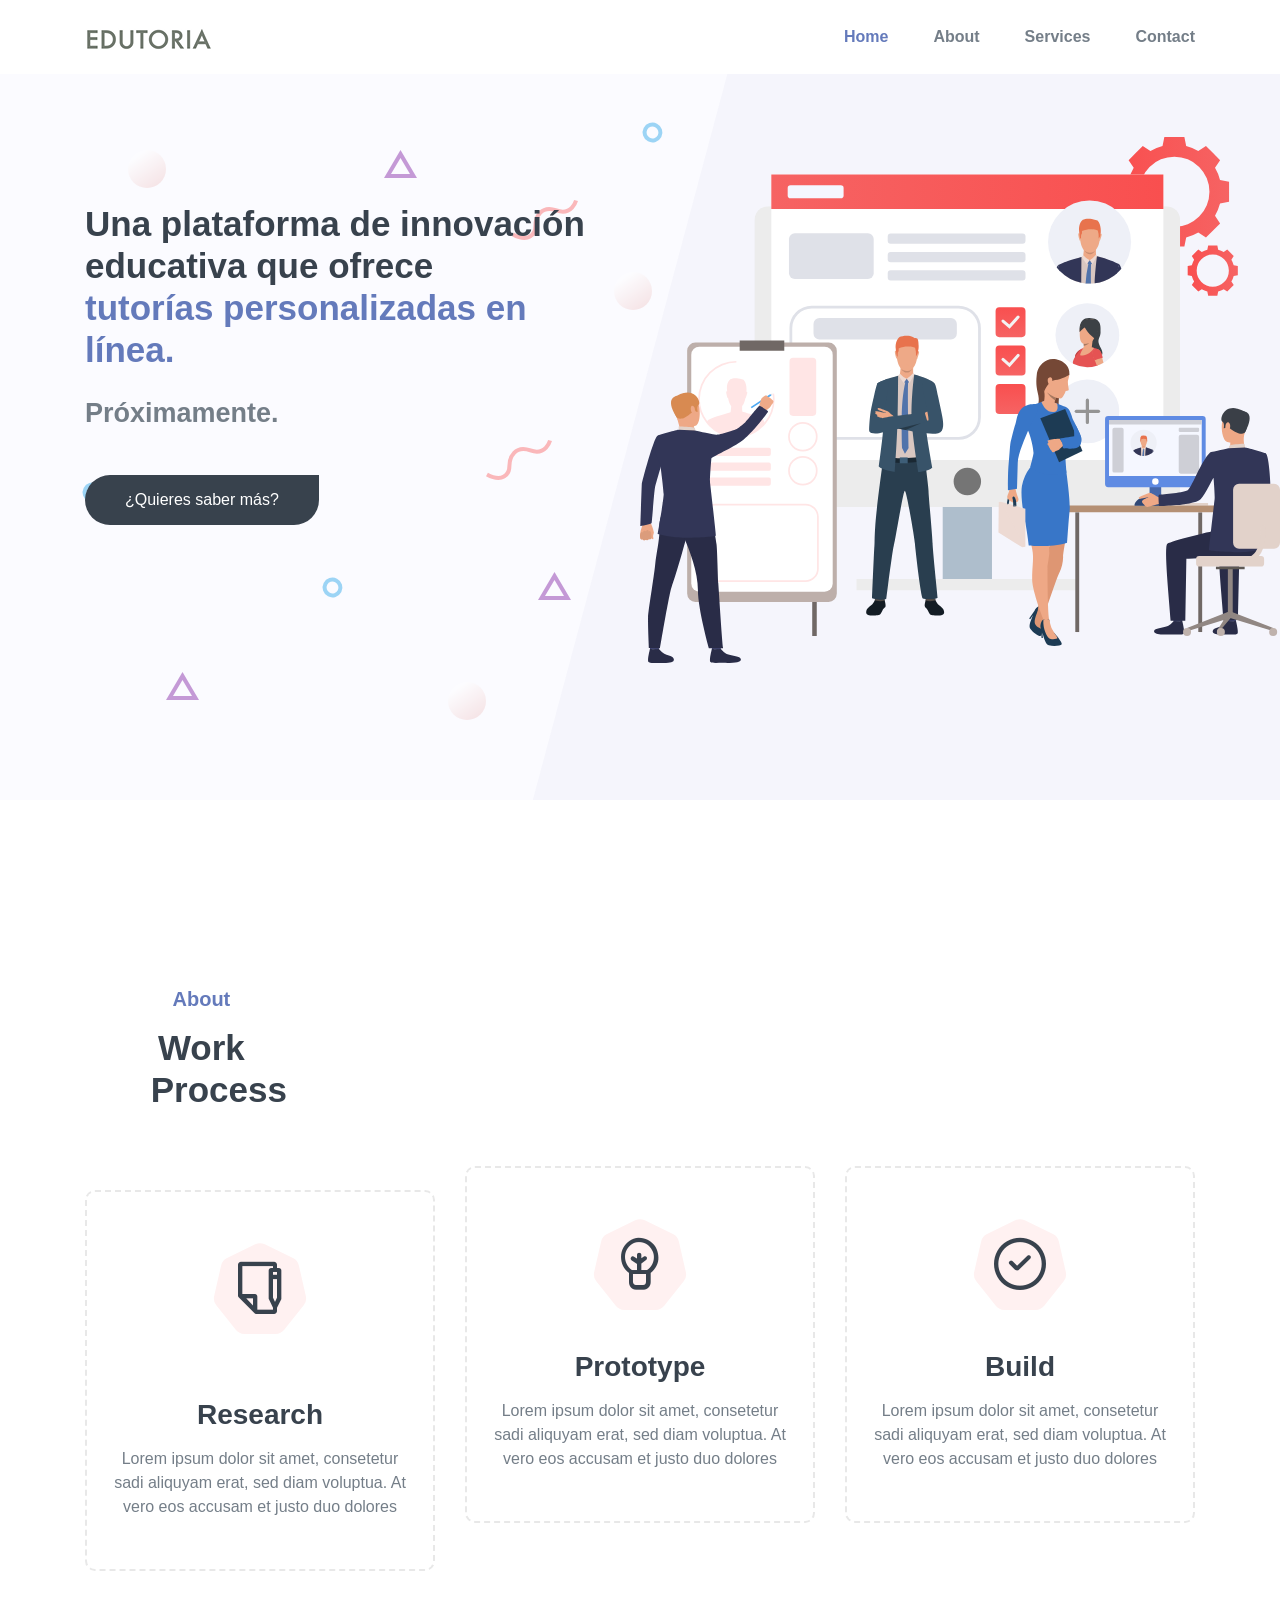
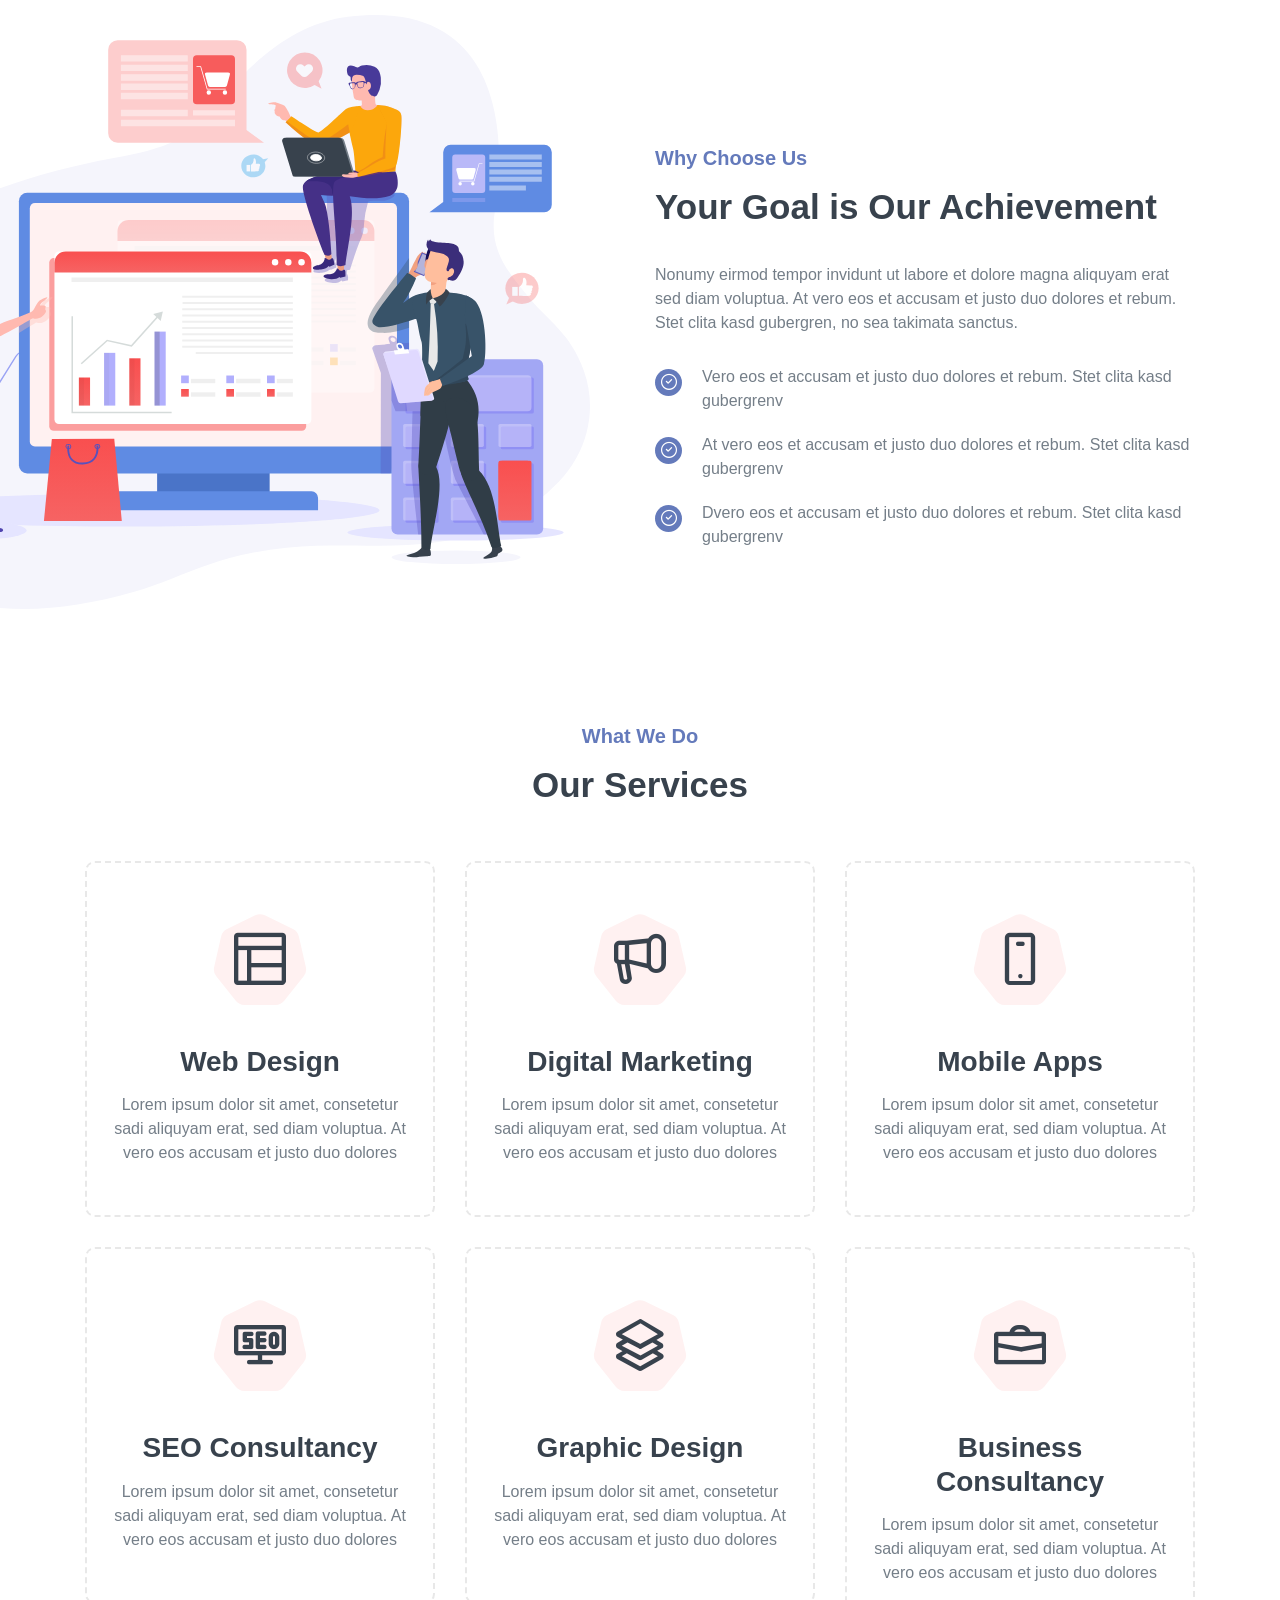
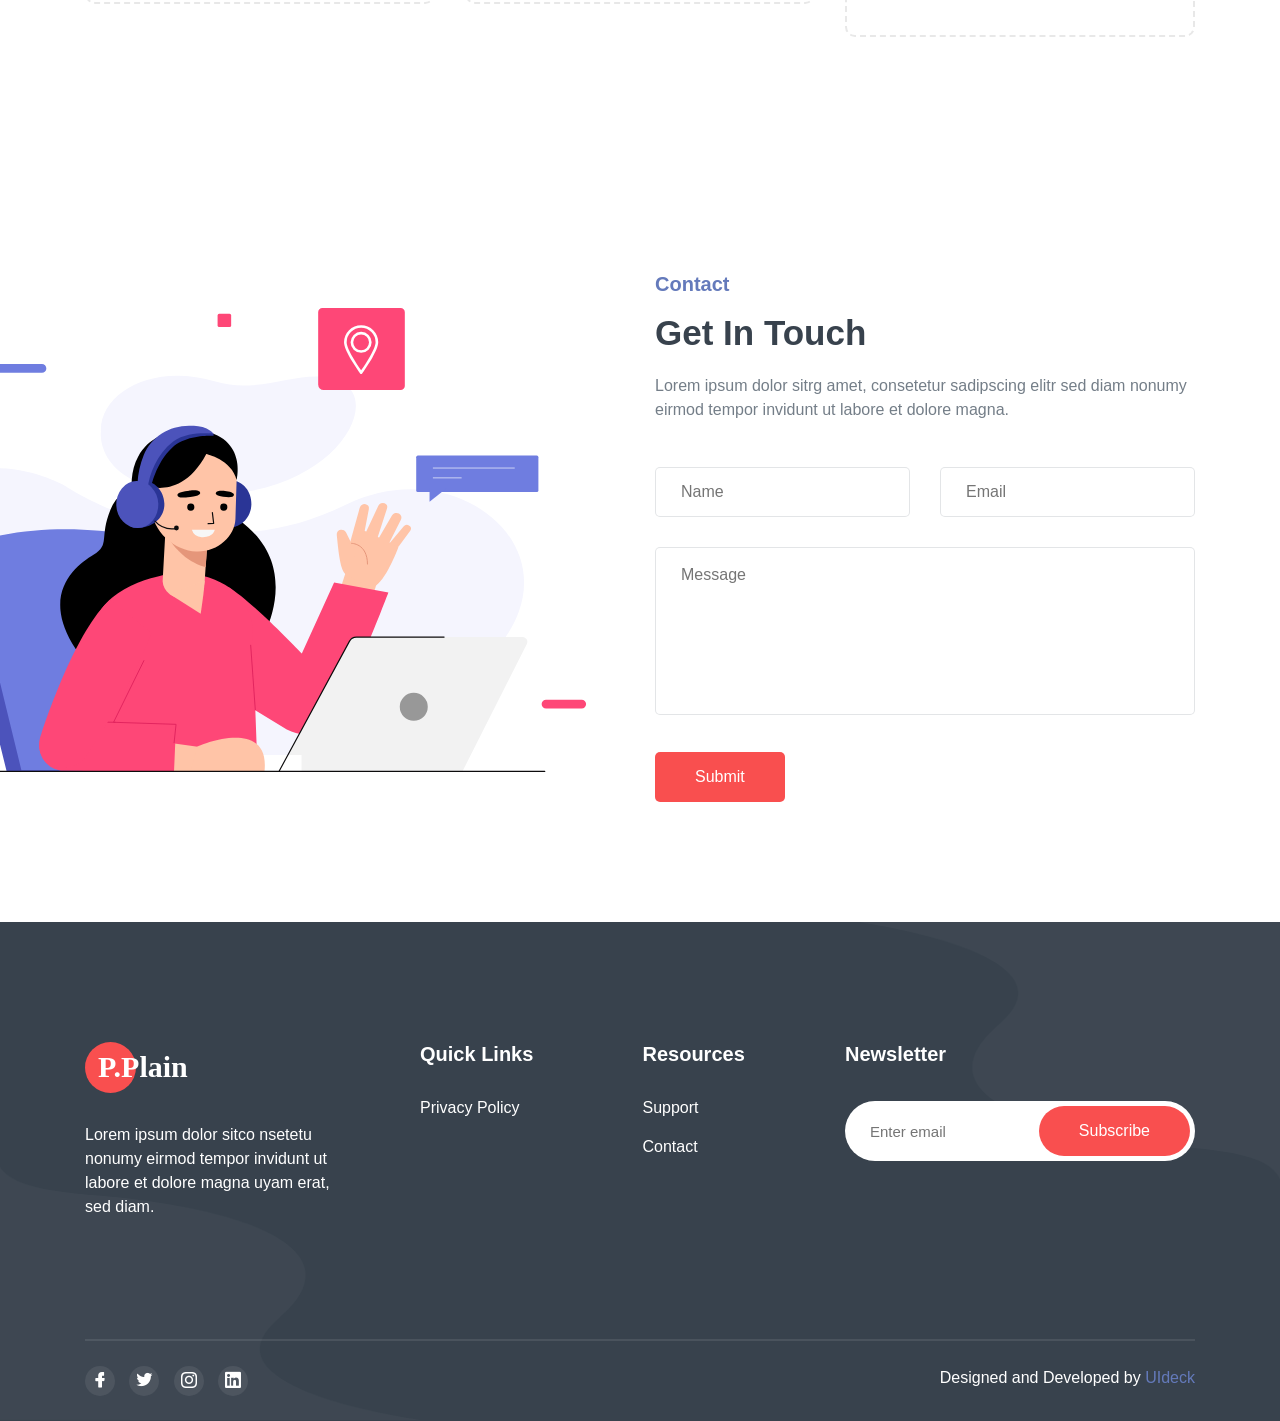
==== commit af60caa5: "favicon and colors Changed template colors, favicon and ATF content" ====
--- a/index.html
+++ b/index.html
@@ -5,13 +5,13 @@
     <meta charset="utf-8">
 
     <!--====== Title ======-->
-    <title>Plain - Multipurpose Bootstrap Template</title>
+    <title>Edutoria - tutorias personalizadas online en Ecuador</title>
 
     <meta name="description" content="">
     <meta name="viewport" content="width=device-width, initial-scale=1">
 
     <!--====== Favicon Icon ======-->
-    <link rel="shortcut icon" href="assets/images/favicon.png" type="image/png">
+    <link rel="shortcut icon" href="assets/images/favicon-edutoria-2.png" type="image/png">
 
     <!--====== Animate CSS ======-->
     <link rel="stylesheet" href="assets/css/animate.css">
@@ -70,7 +70,7 @@
                     <div class="col-lg-12">
                         <nav class="navbar navbar-expand-lg">
                             <a class="navbar-brand" href="index.html">
-                                <img src="assets/images/logo.svg" alt="Logo">
+                                <img src="assets/images/logo-horizontal-gris-edutoria.png" alt="Logo">
                             </a>
                             <button class="navbar-toggler" type="button" data-toggle="collapse" data-target="#navbarSupportedContent" aria-controls="navbarSupportedContent" aria-expanded="false" aria-label="Toggle navigation">
                                 <span class="toggler-icon"></span>
@@ -139,10 +139,10 @@
                 <div class="row">
                     <div class="col-lg-6">
                         <div class="header_hero_content">
-                            <h2 class="hero_title wow fadeInUp" data-wow-duration="2s" data-wow-delay="0.2s">Creative Multipurpose Bootstrap <span>Template</span></h2>
-                            <p class="wow fadeInUp" data-wow-duration="2s" data-wow-delay="0.6s">Lorem ipsum dolor sit amet, consetetur sadipscing elitr, sed diam nonumy eirmod tempor invidunt ut labore et dolore magna.</p>
+                            <h2 class="hero_title wow fadeInUp" data-wow-duration="2s" data-wow-delay="0.2s" style="font-size: 35px">Una plataforma de innovación educativa que ofrece <span>tutorías personalizadas en línea.</span></h2>
+                            <p class="wow fadeInUp" data-wow-duration="2s" data-wow-delay="0.6s" style="font-size: 27px; font-weight: bold">Próximamente.</p>
                             <ul>
-                                <li class="wow fadeInUp" data-wow-duration="2s" data-wow-delay="0.9s"><a class="main-btn" href="#">Get Started</a></li>
+                                <li class="wow fadeInUp" data-wow-duration="2s" data-wow-delay="0.9s"><a class="main-btn" href="#contact">¿Quieres saber más?<a></li>
                             </ul>
                         </div> <!-- header hero content -->
                     </div>
--- a/assets/css/style.css
+++ b/assets/css/style.css
@@ -48,9 +48,9 @@
   display: inline-block; }
 
 a {
-  color: #F94F4F; }
+  color: #647ABB; }
   a:hover {
-    color: #F94F4F; }
+    color: #647ABB; }
 
 audio,
 canvas,
@@ -107,6 +107,7 @@
   background-repeat: no-repeat;
   width: 100%;
   height: 100%; }
+
 
 /*===== All Button Style =====*/
 .main-btn {
@@ -139,11 +140,11 @@
     color: #fff; }
   .main-btn.main-btn-2 {
     background-color: #fff;
-    color: #F94F4F;
-    border-color: #F94F4F; }
+    color: #647ABB;
+    border-color: #647ABB; }
     .main-btn.main-btn-2:hover {
-      background-color: #F94F4F;
-      border-color: #F94F4F;
+      background-color: #647ABB;
+      border-color: #647ABB;
       color: #fff; }
 
 /*===== All Slick Slide Outline Style =====*/
@@ -154,7 +155,7 @@
 .section_title .sub_title {
   font-size: 20px;
   font-weight: 600;
-  color: #F94F4F; }
+  color: #647ABB; }
   @media (max-width: 767px) {
     .section_title .sub_title {
       font-size: 16px; } }
@@ -236,7 +237,7 @@
       height: 100%;
       border-style: solid;
       /* Spinner Color */
-      border-color: #F94F4F #F94F4F #E8E8E8;
+      border-color: #647ABB #647ABB #E8E8E8;
       border-radius: 50%;
       border-width: 6px; }
     .preloader .loader .ytp-spinner-left .ytp-spinner-circle {
@@ -587,7 +588,7 @@
         display: block;
         padding: 4px 0; } }
   .navbar-nav .nav-item.active > a, .navbar-nav .nav-item:hover > a {
-    color: #F94F4F; }
+    color: #647ABB; }
   .navbar-nav .nav-item:hover .sub-menu {
     top: 100%;
     opacity: 1;
@@ -638,7 +639,7 @@
         color: #38424D; }
         .navbar-nav .nav-item .sub-menu li a.active, .navbar-nav .nav-item .sub-menu li a:hover {
           padding-left: 25px;
-          color: #F94F4F; }
+          color: #647ABB; }
 
 .navbar-nav .sub-nav-toggler {
   display: none; }
@@ -794,7 +795,7 @@
     .header_hero_content .hero_title {
       font-size: 36px; } }
   .header_hero_content .hero_title span {
-    color: #F94F4F; }
+    color: #647ABB; }
 
 .header_hero_content p {
   margin-top: 30px; }
@@ -812,7 +813,7 @@
       height: 48px;
       line-height: 48px;
       text-align: center;
-      background-color: #F94F4F;
+      background-color: #647ABB;
       border-radius: 50%;
       color: #fff;
       font-size: 16px;
@@ -826,7 +827,7 @@
         width: 100%;
         height: 100%;
         border-radius: 50%;
-        background-color: #F94F4F;
+        background-color: #647ABB;
         -webkit-animation: pulse-border 1500ms ease-out infinite;
         -moz-animation: pulse-border 1500ms ease-out infinite;
         -o-animation: pulse-border 1500ms ease-out infinite;
@@ -932,18 +933,18 @@
         .single_services .services_content .services_title a {
           font-size: 20px; } }
       .single_services .services_content .services_title a:hover {
-        color: #F94F4F; }
+        color: #647ABB; }
     .single_services .services_content p {
       margin-top: 15px; }
   .single_services.active, .single_services:hover {
-    border-color: #F94F4F;
+    border-color: #647ABB;
     -webkit-box-shadow: 0px 10px 15px 0px rgba(157, 106, 106, 0.15);
     -moz-box-shadow: 0px 10px 15px 0px rgba(157, 106, 106, 0.15);
     box-shadow: 0px 10px 15px 0px rgba(157, 106, 106, 0.15); }
     .single_services.active .services_icon i, .single_services:hover .services_icon i {
       color: #fff; }
     .single_services.active .services_icon .services_shape, .single_services:hover .services_icon .services_shape {
-      fill: #F94F4F; }
+      fill: #647ABB; }
 
 /*===========================
         04.ABOUT css 
@@ -1017,7 +1018,7 @@
         line-height: 27px;
         text-align: center;
         color: #fff;
-        background-color: #F94F4F;
+        background-color: #647ABB;
         border-radius: 50%;
         -webkit-transition: all 0.3s ease-out 0s;
         -moz-transition: all 0.3s ease-out 0s;
@@ -1306,7 +1307,7 @@
       -o-transition: all 0.3s ease-out 0s;
       transition: all 0.3s ease-out 0s; }
   .single_team:hover {
-    background-color: #F94F4F; }
+    background-color: #647ABB; }
     .single_team:hover .team_image .social li {
       -webkit-transform: translateX(0);
       -moz-transform: translateX(0);
@@ -1364,7 +1365,7 @@
       -o-transition: all 0.3s ease-out 0s;
       transition: all 0.3s ease-out 0s; }
     .team_active .slick-dots li.slick-active button {
-      background-color: #F94F4F; }
+      background-color: #647ABB; }
 
 /*===========================
          08.BLOG css 
@@ -1414,7 +1415,7 @@
         .single_blog .blog_content .blog_title a {
           font-size: 18px; } }
       .single_blog .blog_content .blog_title a:hover {
-        color: #F94F4F; }
+        color: #647ABB; }
     .single_blog .blog_content .more {
       color: #38424D;
       font-size: 16px;
@@ -1426,7 +1427,7 @@
       -o-transition: all 0.3s ease-out 0s;
       transition: all 0.3s ease-out 0s; }
       .single_blog .blog_content .more:hover {
-        color: #F94F4F; }
+        color: #647ABB; }
   .single_blog:hover {
     -webkit-box-shadow: 0px 3px 27px 0px rgba(157, 106, 106, 0.1);
     -moz-box-shadow: 0px 3px 27px 0px rgba(157, 106, 106, 0.1);
@@ -1659,7 +1660,7 @@
   height: 45px;
   line-height: 45px;
   border-radius: 5px;
-  background-color: #F94F4F;
+  background-color: #647ABB;
   text-align: center;
   z-index: 99;
   -webkit-transition: all 0.3s ease-out 0s;
@@ -1670,4 +1671,4 @@
   display: none; }
   .back-to-top:hover {
     color: #fff;
-    background-color: #F94F4F; }
+    background-color: #647ABB; }
